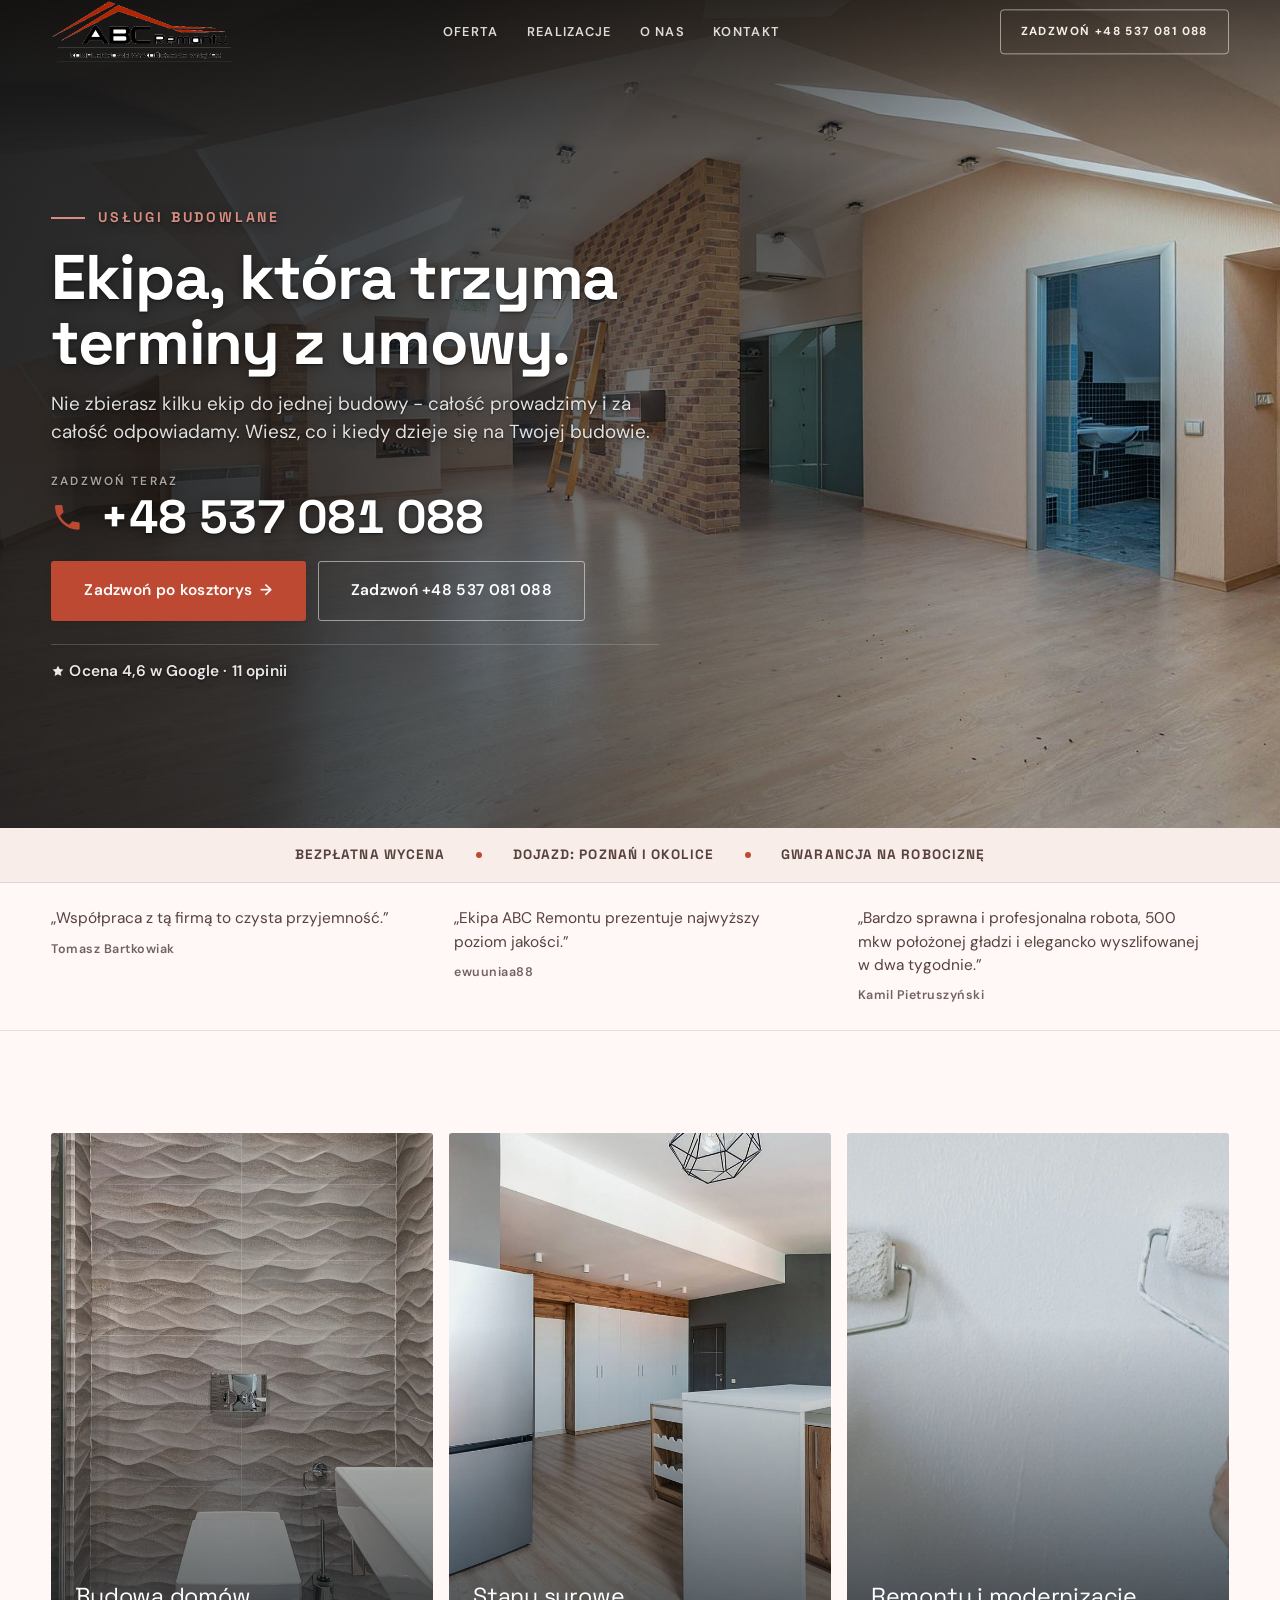
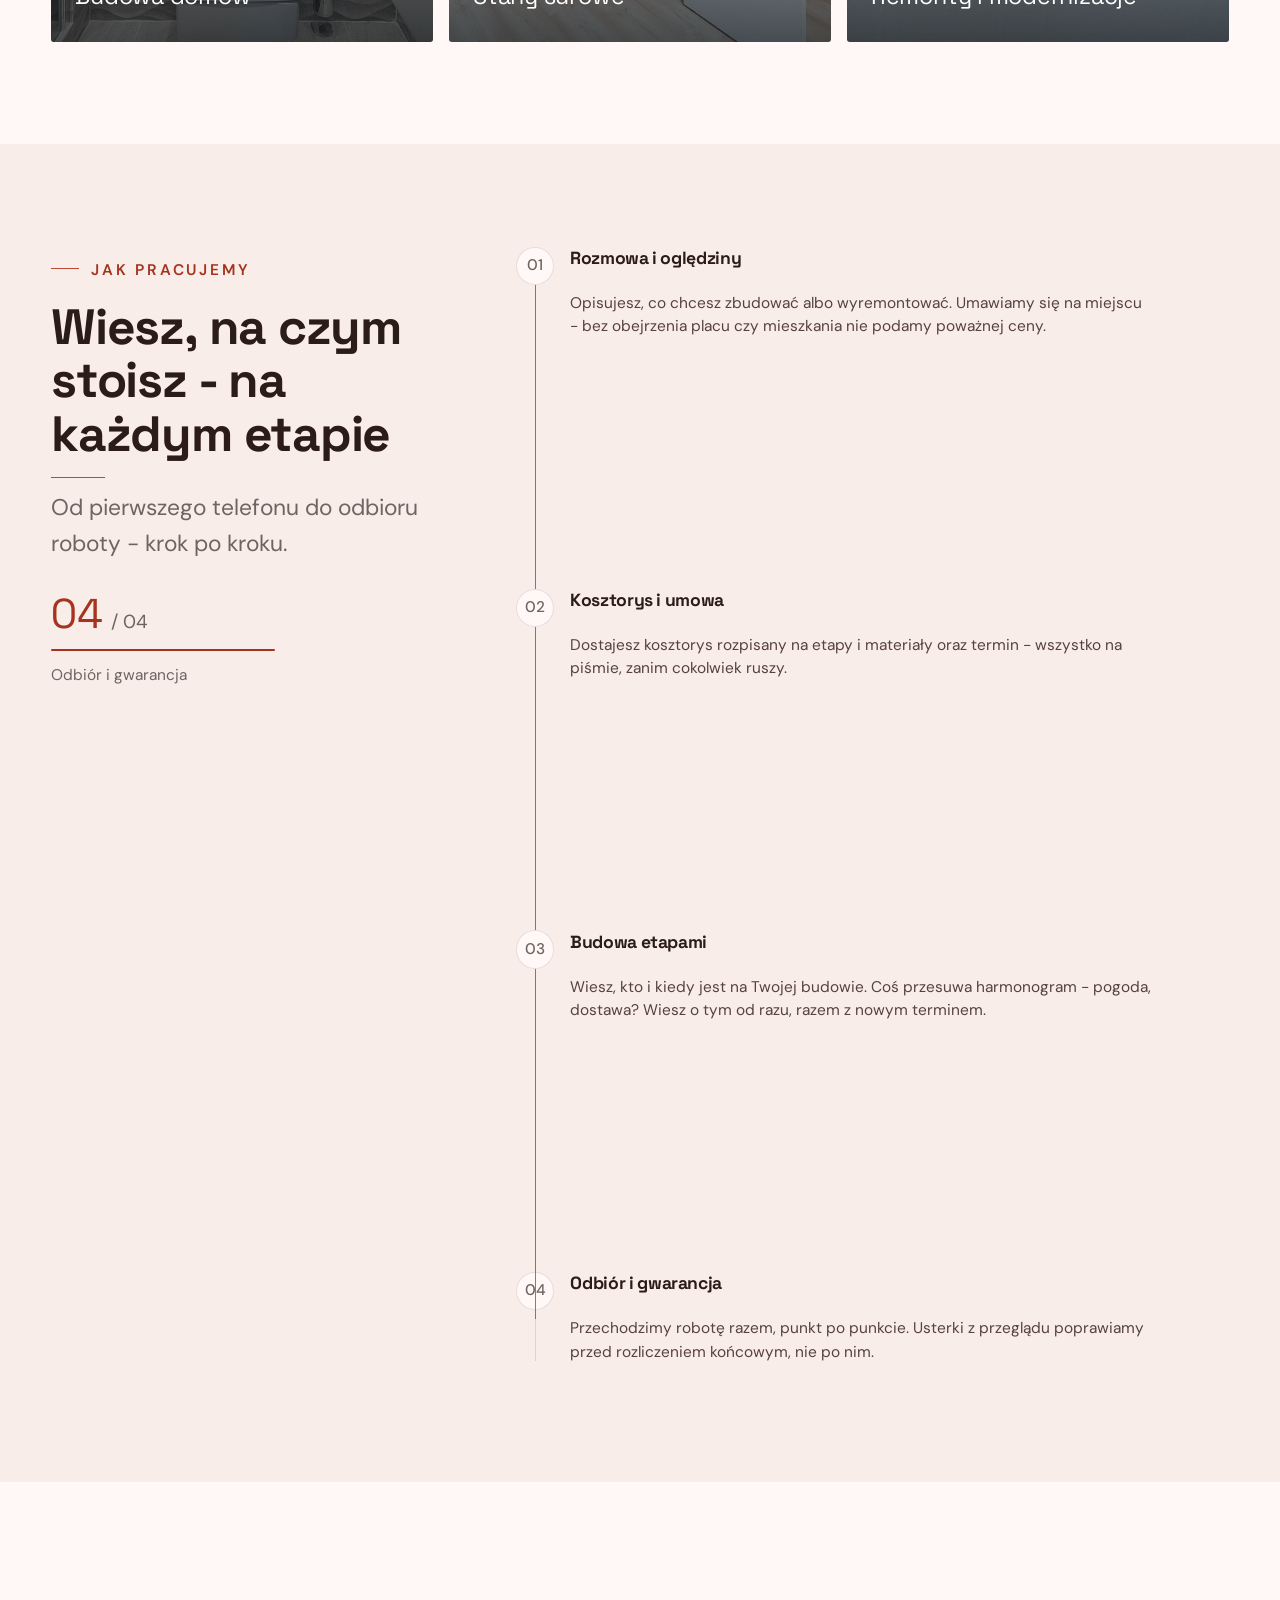
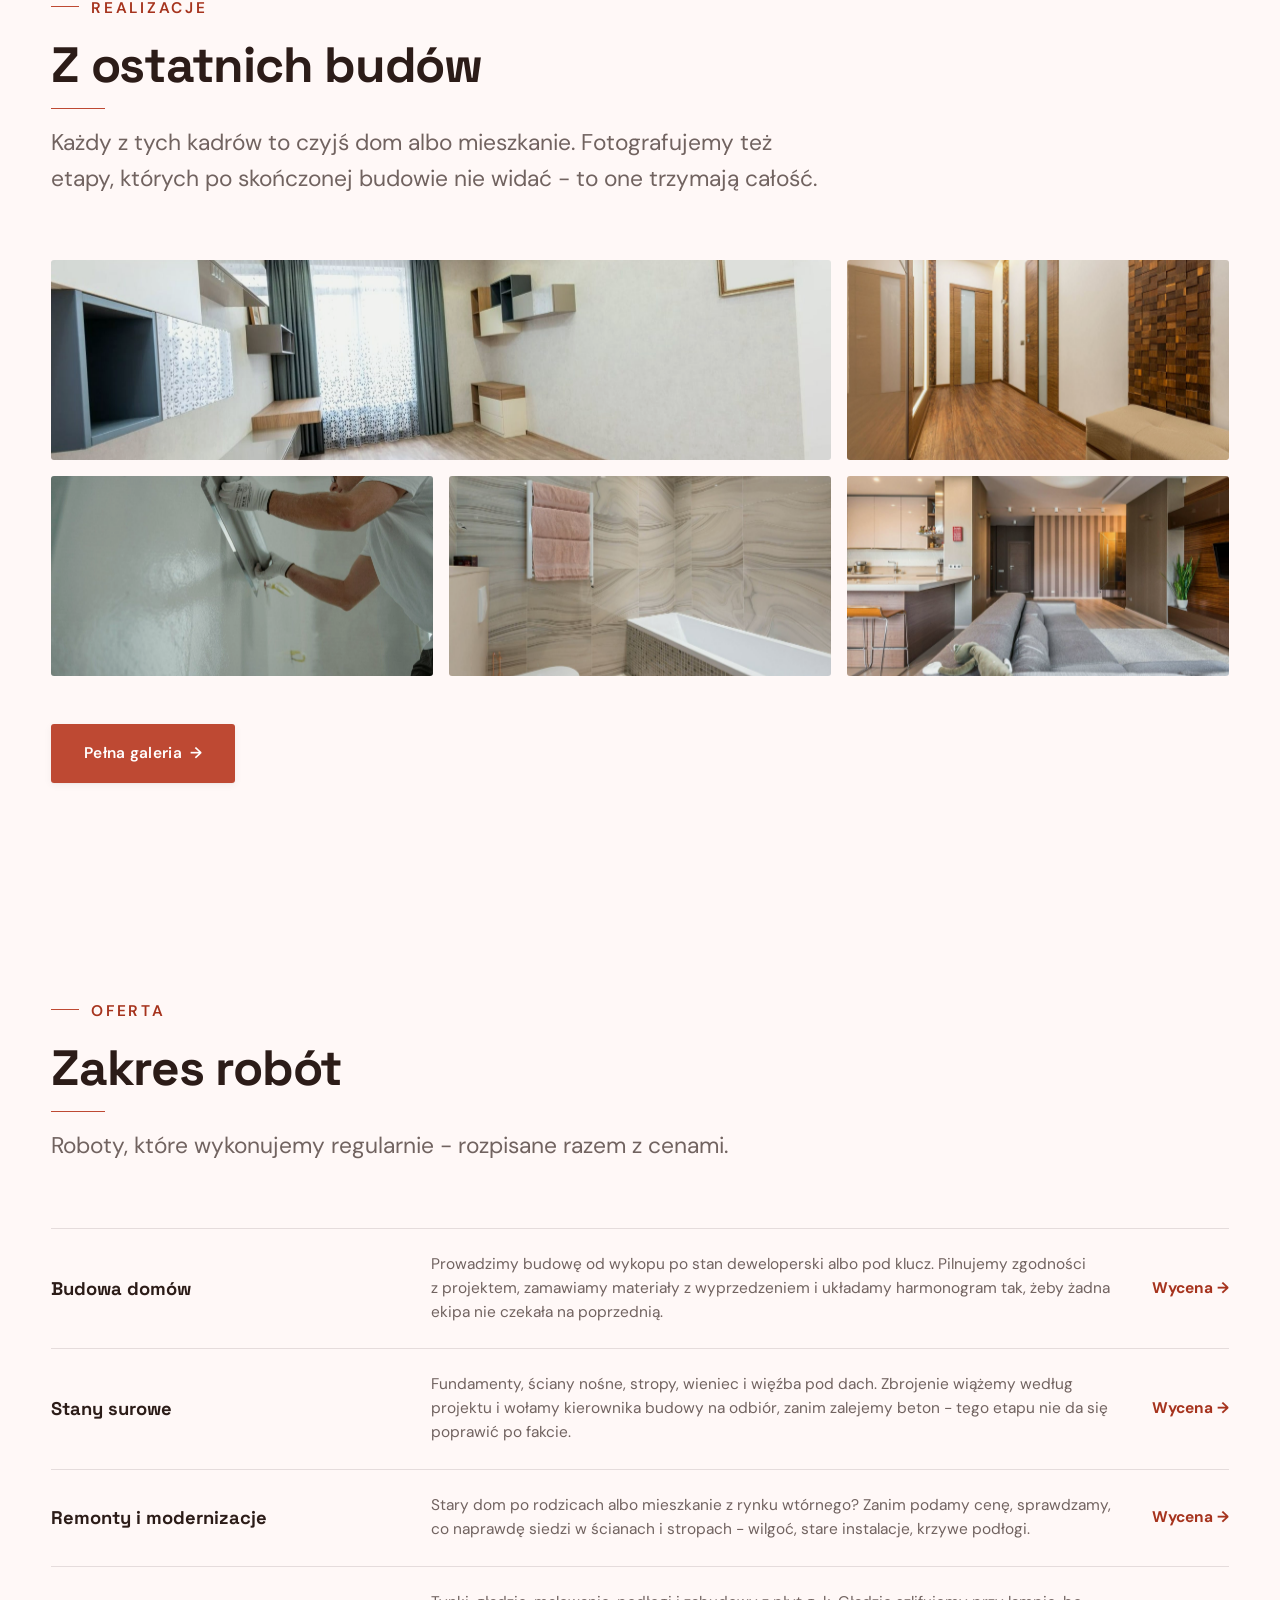
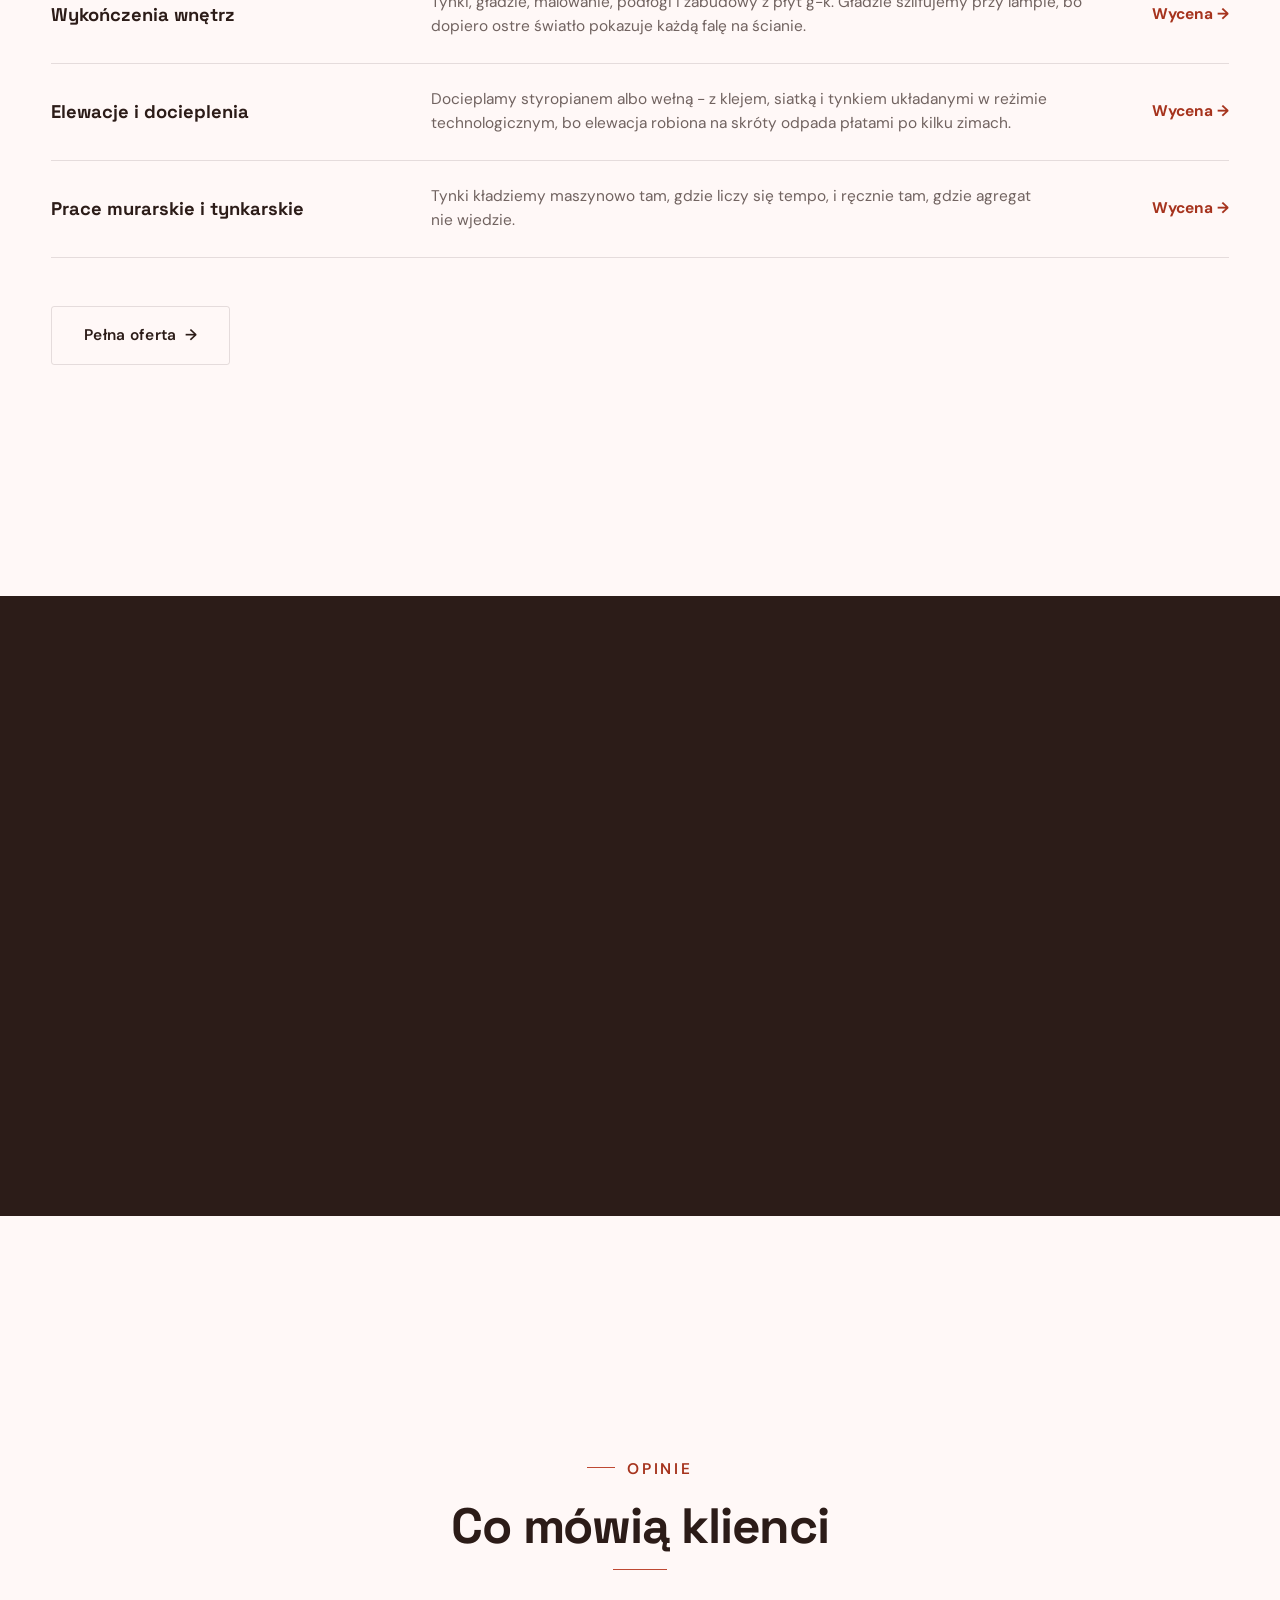
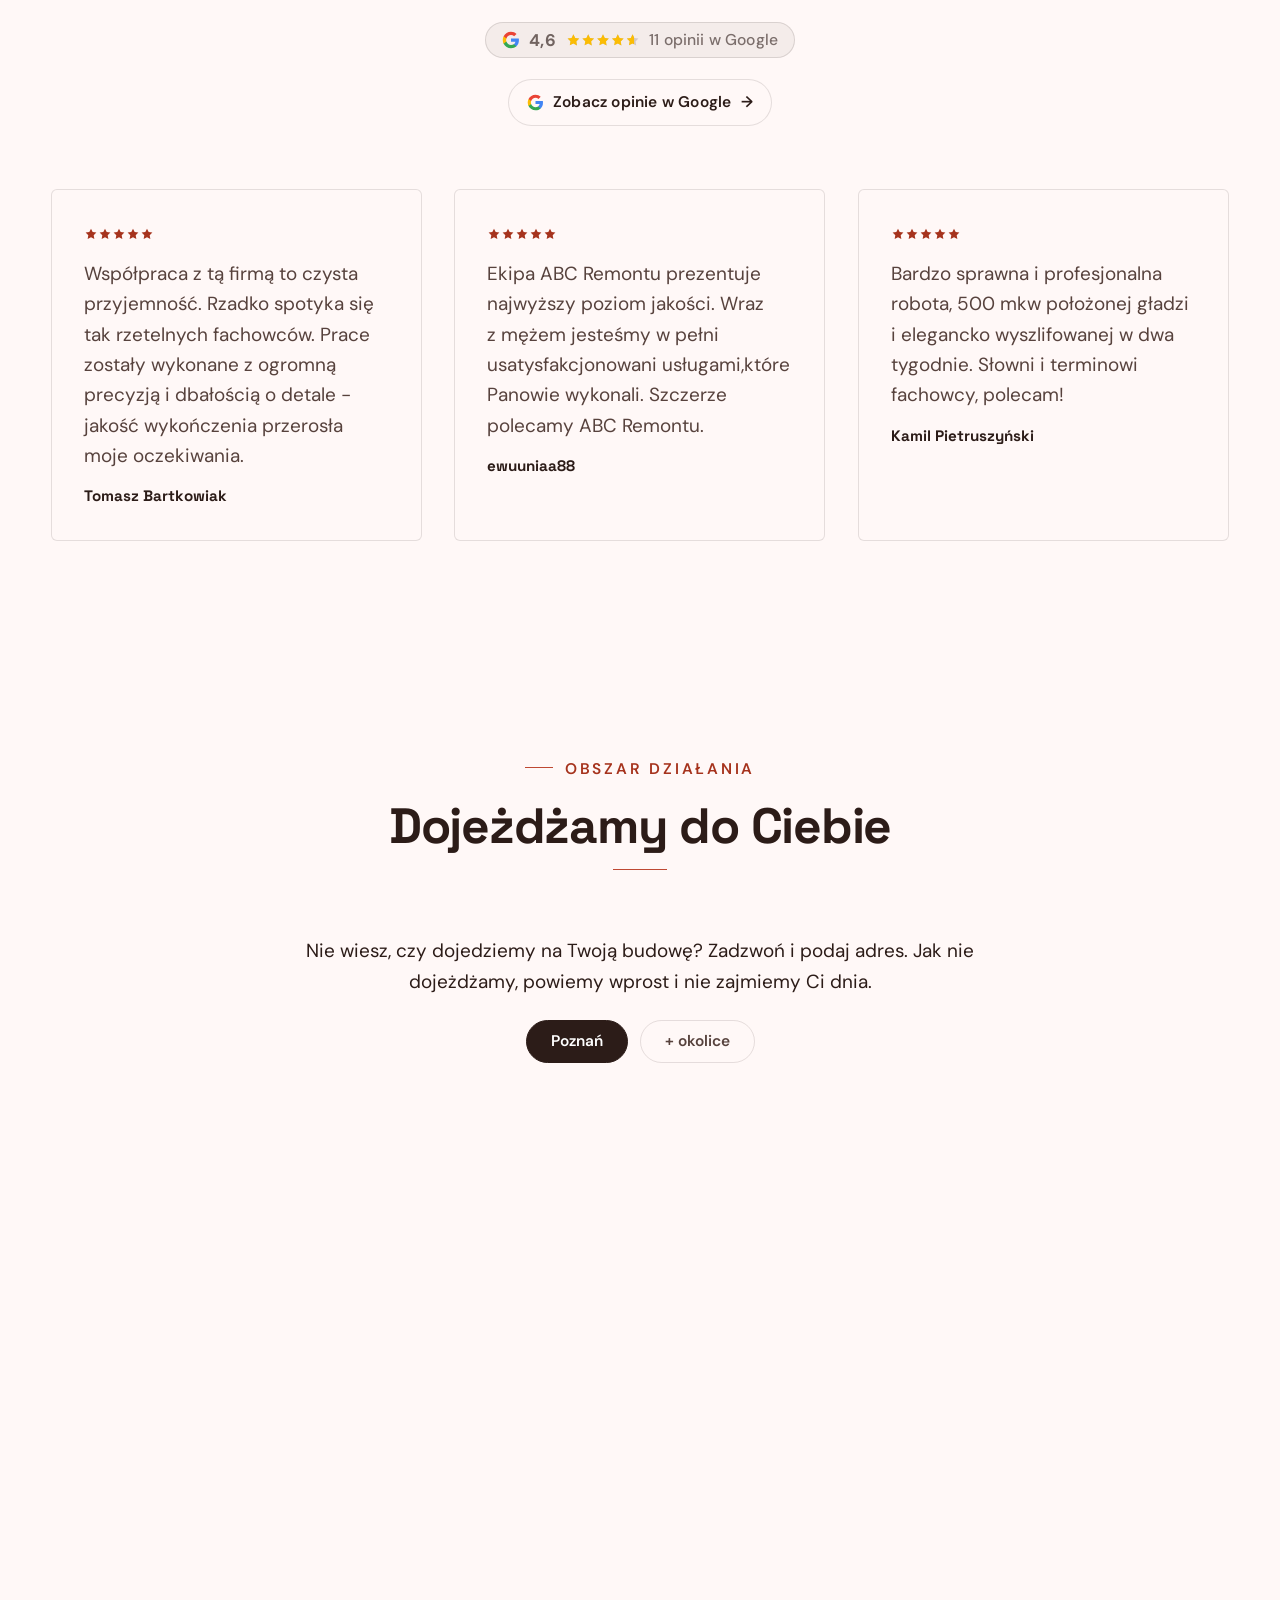
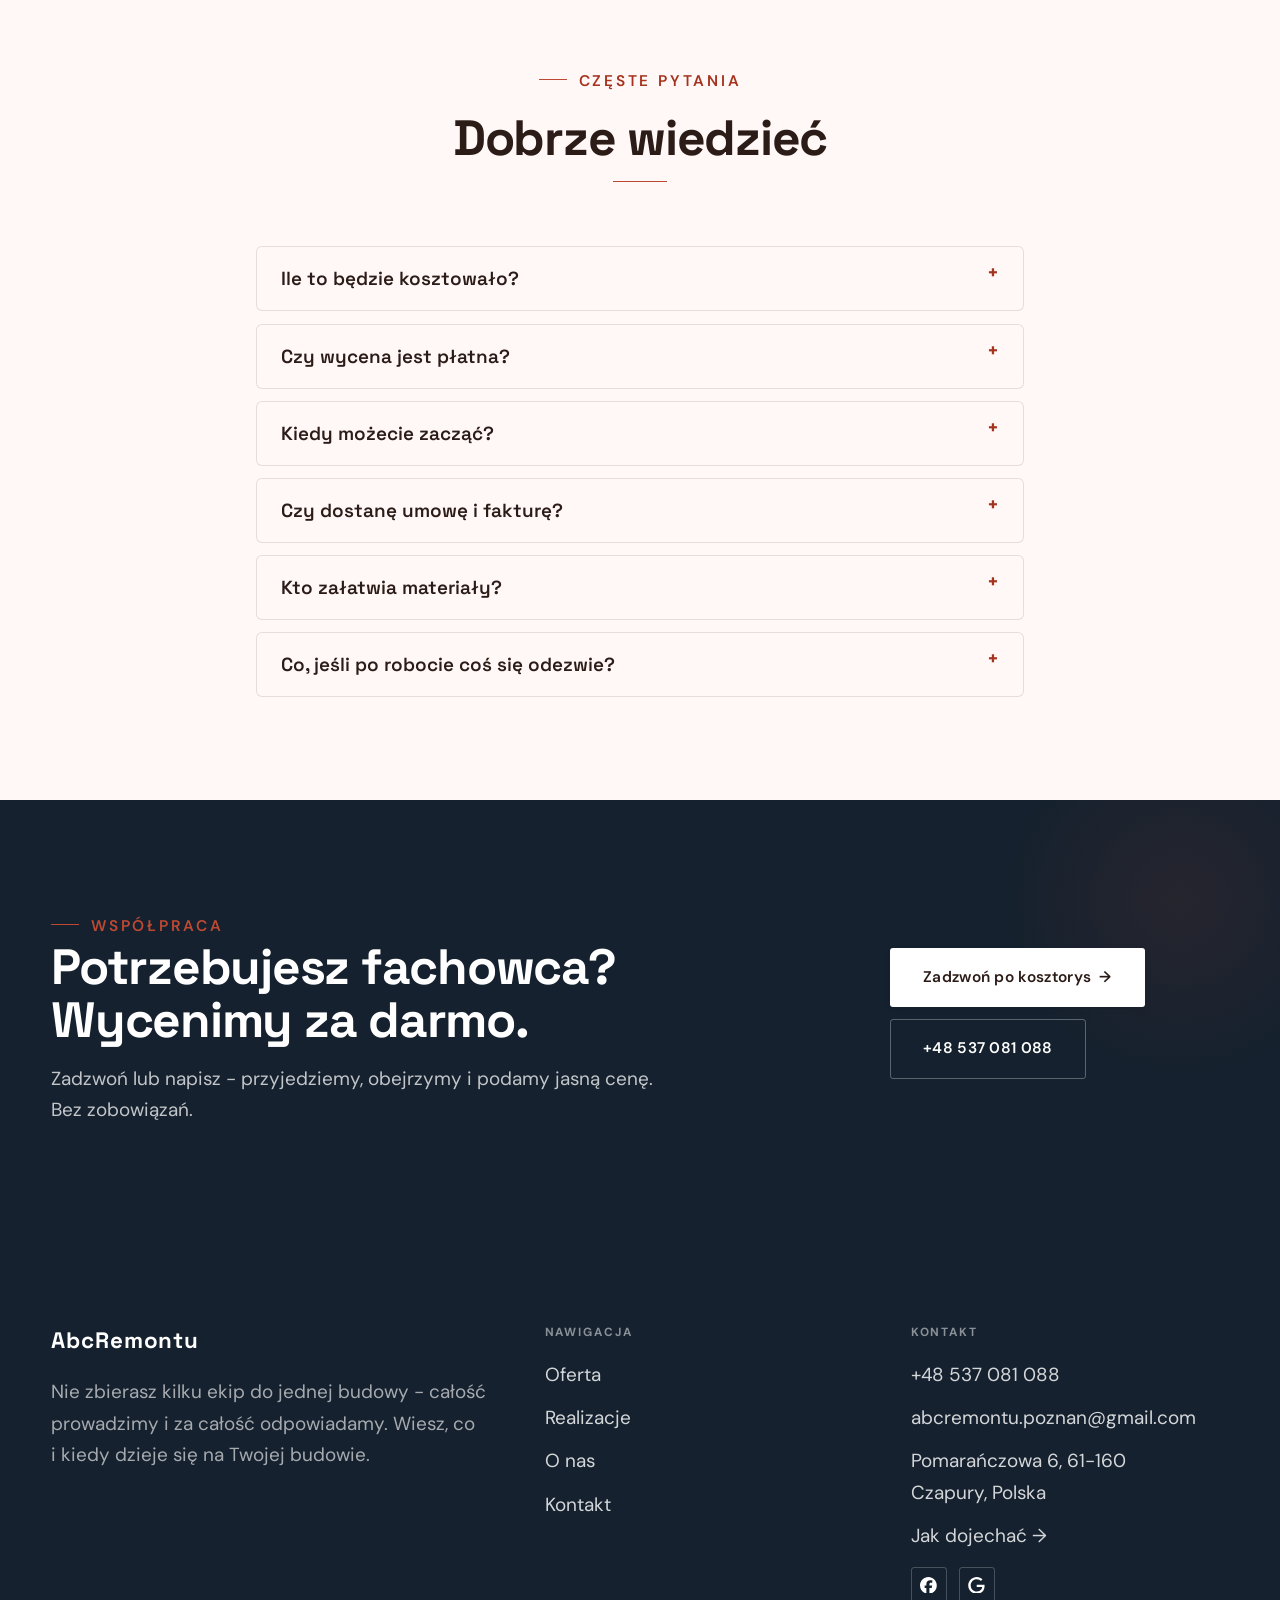
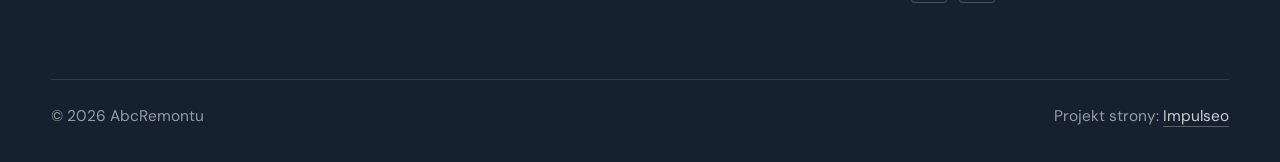
==== index.html @ 426913e0 "Strona demo: abcremontu" ====
<!DOCTYPE html>
<html lang="pl">
<head>
<meta charset="UTF-8">
<meta name="viewport" content="width=device-width, initial-scale=1.0">
<title>AbcRemontu - budowa domów i remonty</title>
<meta name="description" content="Firma budowlana w Poznaniu: budowa domów, stany surowe, remonty, wykończenia, elewacje. Kosztorys i termin na piśmie przed robotą. Zadzwoń: +48 537 081 088.">
<link rel="canonical" href="https://kris20032.github.io/abcremontu/">
<meta name="robots" content="noindex, nofollow">
<meta property="og:type" content="website">
<meta property="og:locale" content="pl_PL">
<meta property="og:site_name" content="AbcRemontu">
<meta property="og:title" content="AbcRemontu - budowa domów i remonty">
<meta property="og:description" content="Firma budowlana w Poznaniu: budowa domów, stany surowe, remonty, wykończenia, elewacje. Kosztorys i termin na piśmie przed robotą. Zadzwoń: +48 537 081 088.">
<meta property="og:url" content="https://kris20032.github.io/abcremontu/">
<meta property="og:image" content="https://kris20032.github.io/abcremontu/img/og.jpg">
<meta property="og:image:width" content="1200">
<meta property="og:image:height" content="630">
<meta name="twitter:card" content="summary_large_image">
<script type="application/ld+json">{"@context": "https://schema.org", "@type": "GeneralContractor", "name": "AbcRemontu", "url": "https://kris20032.github.io/abcremontu/", "telephone": "+48537081088", "image": "https://kris20032.github.io/abcremontu/img/og.jpg", "areaServed": "Poznań", "sameAs": ["https://maps.google.com/?cid=14099003554606740684&g_mp=Cidnb29nbGUubWFwcy5wbGFjZXMudjEuUGxhY2VzLlNlYXJjaFRleHQQAhgEIAA", "https://www.facebook.com/p/AbcRemontu-100066490193893/"]}</script>
<link rel="preconnect" href="https://fonts.googleapis.com">
<link rel="preconnect" href="https://fonts.gstatic.com" crossorigin>
<link href="https://fonts.googleapis.com/css2?family=Space+Grotesk:wght@500;600;700&family=DM+Sans:opsz,wght@9..40,400;9..40,500;9..40,600&display=swap" rel="stylesheet">
<link rel="stylesheet" href="assets/styles.css?v=2b8f5d81">
</head>
<body>

<header class="nav">
  <div class="wrap nav-inner">
    <a class="brand brand-has-logo" href="index.html"><img class="brand-logo" src="img/logo.png" alt="AbcRemontu" width="611" height="216" decoding="async"></a>
    <nav class="nav-links">
      <a href="oferta.html">Oferta</a>
      <a href="realizacje.html">Realizacje</a>
      <a href="o-nas.html">O nas</a>
      <a href="kontakt.html">Kontakt</a>
      <a href="tel:+48537081088" class="btn btn-accent">Zadzwoń +48 537 081 088</a>
    </nav>
    <button class="nav-toggle" aria-label="Menu"><span></span><span></span><span></span></button>
  </div>
</header>

<main>
<section class="hero-fach">
  <img class="hf-photo" src="img/hero.jpg" fetchpriority="high" data-rotate="img/g1.jpg|img/g2.jpg" alt="AbcRemontu" width="1880" height="1253">
  <div class="hf-panel">
    <div class="hf-inner">
      <span class="hf-kicker">Usługi budowlane</span>
      <h1 class="hf-title">Ekipa, która trzyma terminy z umowy. <em></em></h1>
      <p class="hf-lead">Nie zbierasz kilku ekip do jednej budowy - całość prowadzimy i za całość odpowiadamy. Wiesz, co i kiedy dzieje się na Twojej budowie.</p>
      <a class="hf-phone" href="tel:+48537081088"><span class="hf-phone-lab">Zadzwoń teraz</span><span class="hf-phone-num"><svg class="ico-tel" width="16" height="16" viewBox="0 0 24 24" fill="none" aria-hidden="true"><path d="M6.6 10.8a15.5 15.5 0 0 0 6.6 6.6l2.2-2.2a1 1 0 0 1 1-.24 11.4 11.4 0 0 0 3.6.58 1 1 0 0 1 1 1V20a1 1 0 0 1-1 1A17 17 0 0 1 3 4a1 1 0 0 1 1-1h3.5a1 1 0 0 1 1 1c0 1.25.2 2.46.58 3.6a1 1 0 0 1-.25 1l-2.23 2.2Z" fill="currentColor"/></svg> +48 537 081 088</span></a>
      <div class="hf-actions">
        <a href="kontakt.html" class="btn btn-accent">Zadzwoń po kosztorys <span class="arr">→</span></a>
        <a href="tel:+48537081088" class="btn btn-ghost hf-ghost">Zadzwoń +48 537 081 088</a>
      </div>
      <div class="hf-trust"><svg class="ico-star" width="14" height="14" viewBox="0 0 24 24" style="vertical-align:-2px" aria-hidden="true"><path d="M12 2.8l2.85 5.8 6.4.93-4.63 4.5 1.1 6.37L12 17.4l-5.72 3 1.1-6.37-4.63-4.5 6.4-.93L12 2.8Z" fill="currentColor"/></svg> Ocena 4,6 w Google · 11 opinii</div>
    </div>
  </div>
</section>
<section class="fach-promise">
  <div class="wrap">
    <ul class="fp-row reveal"><li>Bezpłatna wycena</li><li>Dojazd: Poznań i okolice</li><li>Gwarancja na robociznę</li></ul>
  </div>
</section>
<section class="opinie-mini" aria-label="Opinie klientów">
  <div class="wrap">
    <div class="om-row">
      <div class="om-item reveal"><blockquote>„Współpraca z tą firmą to czysta przyjemność.”</blockquote><span class="om-autor">Tomasz Bartkowiak</span></div>
      <div class="om-item reveal"><blockquote>„Ekipa ABC Remontu prezentuje najwyższy poziom jakości.”</blockquote><span class="om-autor">ewuuniaa88</span></div>
      <div class="om-item reveal"><blockquote>„Bardzo sprawna i profesjonalna robota, 500 mkw położonej gładzi i elegancko wyszlifowanej w dwa tygodnie.”</blockquote><span class="om-autor">Kamil Pietruszyński</span></div>
    </div>
  </div>
</section>
<section class="gateways-band">
  <div class="wrap">
    <div class="gateways">
      <a href="oferta.html" class="gateway reveal"><img src="img/g3.jpg" alt="Budowa domów" loading="lazy" width="1600" height="1068" decoding="async"><span class="g-ttl">Budowa domów</span></a>
      <a href="oferta.html" class="gateway reveal"><img src="img/g4.jpg" alt="Stany surowe" loading="lazy" width="1600" height="1068" decoding="async"><span class="g-ttl">Stany surowe</span></a>
      <a href="oferta.html" class="gateway reveal"><img src="img/g5.jpg" alt="Remonty i modernizacje" loading="lazy" width="1524" height="974" decoding="async"><span class="g-ttl">Remonty i modernizacje</span></a>
    </div>
  </div>
</section>
<section class="proces proces-os fachowcy">
  <div class="wrap proc-grid">
    <div class="proc-side">
      <div class="head reveal">
        <span class="eyebrow">Jak pracujemy</span>
        <h2>Wiesz, na czym stoisz - na każdym etapie</h2>
        <p>Od pierwszego telefonu do odbioru roboty - krok po kroku.</p>
      </div>
      <div class="proc-count" aria-hidden="true"><span class="pc-cur">01</span><span class="pc-all">/ 04</span></div>
      <div class="proc-bar" aria-hidden="true"><i></i></div>
      <p class="proc-now" aria-hidden="true">Rozmowa i oględziny</p>
    </div>
    <ol class="proces-line">
      <li class="reveal"><span class="pno">01</span><h3>Rozmowa i oględziny</h3><p>Opisujesz, co chcesz zbudować albo wyremontować. Umawiamy się na miejscu - bez obejrzenia placu czy mieszkania nie podamy poważnej ceny.</p></li>
      <li class="reveal"><span class="pno">02</span><h3>Kosztorys i umowa</h3><p>Dostajesz kosztorys rozpisany na etapy i materiały oraz termin - wszystko na piśmie, zanim cokolwiek ruszy.</p></li>
      <li class="reveal"><span class="pno">03</span><h3>Budowa etapami</h3><p>Wiesz, kto i kiedy jest na Twojej budowie. Coś przesuwa harmonogram - pogoda, dostawa? Wiesz o tym od razu, razem z nowym terminem.</p></li>
      <li class="reveal"><span class="pno">04</span><h3>Odbiór i gwarancja</h3><p>Przechodzimy robotę razem, punkt po punkcie. Usterki z przeglądu poprawiamy przed rozliczeniem końcowym, nie po nim.</p></li>
    </ol>
  </div>
</section>
<section>
  <div class="wrap">
    <div class="head reveal">
      <span class="eyebrow">Realizacje</span>
      <h2>Z ostatnich budów</h2>
      <p>Każdy z tych kadrów to czyjś dom albo mieszkanie. Fotografujemy też etapy, których po skończonej budowie nie widać - to one trzymają całość.</p>
    </div>
    <div class="gallery">
      <div class="tile t-two3 reveal"><img src="img/g6.jpg" alt="AbcRemontu" loading="lazy" width="1506" height="948" decoding="async"></div>
      <div class="tile t-third reveal"><img src="img/g7.jpg" alt="AbcRemontu" loading="lazy" width="1600" height="1068" decoding="async"></div>
      <div class="tile t-third reveal"><img src="img/g8.jpg" alt="AbcRemontu" loading="lazy" width="1520" height="966" decoding="async"></div>
      <div class="tile t-third reveal"><img src="img/g9.jpg" alt="AbcRemontu" loading="lazy" width="1600" height="1173" decoding="async"></div>
      <div class="tile t-third reveal"><img src="img/g10.jpg" alt="AbcRemontu" loading="lazy" width="1600" height="1068" decoding="async"></div>
    </div>
    <div style="margin-top:var(--space-7)" class="reveal"><a href="realizacje.html" class="btn btn-accent">Pełna galeria <span class="arr">→</span></a></div>
  </div>
</section>
<section class="fach-uslugi">
  <div class="wrap">
    <div class="head reveal">
      <span class="eyebrow">Oferta</span>
      <h2>Zakres robót</h2>
      <p>Roboty, które wykonujemy regularnie - rozpisane razem z cenami.</p>
    </div>
    <ul class="fu-list">
      <li class="fu-row reveal"><div class="fu-name">Budowa domów</div><div class="fu-desc">Prowadzimy budowę od wykopu po stan deweloperski albo pod klucz. Pilnujemy zgodności z projektem, zamawiamy materiały z wyprzedzeniem i układamy harmonogram tak, żeby żadna ekipa nie czekała na poprzednią.</div><a class="fu-cta" href="kontakt.html">Wycena <span class="arr">→</span></a></li>
      <li class="fu-row reveal"><div class="fu-name">Stany surowe</div><div class="fu-desc">Fundamenty, ściany nośne, stropy, wieniec i więźba pod dach. Zbrojenie wiążemy według projektu i wołamy kierownika budowy na odbiór, zanim zalejemy beton - tego etapu nie da się poprawić po fakcie.</div><a class="fu-cta" href="kontakt.html">Wycena <span class="arr">→</span></a></li>
      <li class="fu-row reveal"><div class="fu-name">Remonty i modernizacje</div><div class="fu-desc">Stary dom po rodzicach albo mieszkanie z rynku wtórnego? Zanim podamy cenę, sprawdzamy, co naprawdę siedzi w ścianach i stropach - wilgoć, stare instalacje, krzywe podłogi.</div><a class="fu-cta" href="kontakt.html">Wycena <span class="arr">→</span></a></li>
      <li class="fu-row reveal"><div class="fu-name">Wykończenia wnętrz</div><div class="fu-desc">Tynki, gładzie, malowanie, podłogi i zabudowy z płyt g-k. Gładzie szlifujemy przy lampie, bo dopiero ostre światło pokazuje każdą falę na ścianie.</div><a class="fu-cta" href="kontakt.html">Wycena <span class="arr">→</span></a></li>
      <li class="fu-row reveal"><div class="fu-name">Elewacje i docieplenia</div><div class="fu-desc">Docieplamy styropianem albo wełną - z klejem, siatką i tynkiem układanymi w reżimie technologicznym, bo elewacja robiona na skróty odpada płatami po kilku zimach.</div><a class="fu-cta" href="kontakt.html">Wycena <span class="arr">→</span></a></li>
      <li class="fu-row reveal"><div class="fu-name">Prace murarskie i tynkarskie</div><div class="fu-desc">Tynki kładziemy maszynowo tam, gdzie liczy się tempo, i ręcznie tam, gdzie agregat nie wjedzie.</div><a class="fu-cta" href="kontakt.html">Wycena <span class="arr">→</span></a></li>
    </ul>
    <div style="margin-top:var(--space-7)" class="reveal"><a href="oferta.html" class="btn btn-ghost">Pełna oferta <span class="arr">→</span></a></div>
  </div>
</section>
<section class="stopklatka" aria-hidden="true">
  <div class="stk-bg" style="background-image:url(img/g11.jpg)"></div>
</section>
<section class="opinie">
  <div class="wrap">
    <div class="head center reveal">
      <span class="eyebrow">Opinie</span>
      <h2>Co mówią klienci</h2>
    </div>
    <p class="op-meta reveal"><span class="g-badge"><svg class="gb-ico" viewBox="0 0 24 24" width="18" height="18" aria-hidden="true"><path fill="#4285F4" d="M22.56 12.25c0-.78-.07-1.53-.2-2.25H12v4.26h5.92c-.26 1.37-1.04 2.53-2.21 3.31v2.77h3.57c2.08-1.92 3.28-4.74 3.28-8.09z"/><path fill="#34A853" d="M12 23c2.97 0 5.46-.98 7.28-2.66l-3.57-2.77c-.98.66-2.23 1.06-3.71 1.06-2.86 0-5.29-1.93-6.16-4.53H2.18v2.84C3.99 20.53 7.7 23 12 23z"/><path fill="#FBBC05" d="M5.84 14.09c-.22-.66-.35-1.36-.35-2.09s.13-1.43.35-2.09V7.07H2.18C1.43 8.55 1 10.22 1 12s.43 3.45 1.18 4.93l2.85-2.22.81-.62z"/><path fill="#EA4335" d="M12 5.38c1.62 0 3.06.56 4.21 1.64l3.15-3.15C17.45 2.09 14.97 1 12 1 7.7 1 3.99 3.47 2.18 7.07l3.66 2.84c.87-2.6 3.3-4.53 6.16-4.53z"/></svg><b class="gb-ocena">4,6</b><svg class="gb-stars" viewBox="0 0 90 18" width="74" height="14.8" aria-hidden="true"><g fill="currentColor" opacity=".26"><path transform="translate(0,0)" d="M9 1.6l2.2 4.46 4.92.72-3.56 3.47.84 4.9L9 12.74l-4.4 2.31.84-4.9L1.88 6.68l4.92-.72L9 1.6Z"/><path transform="translate(18,0)" d="M9 1.6l2.2 4.46 4.92.72-3.56 3.47.84 4.9L9 12.74l-4.4 2.31.84-4.9L1.88 6.68l4.92-.72L9 1.6Z"/><path transform="translate(36,0)" d="M9 1.6l2.2 4.46 4.92.72-3.56 3.47.84 4.9L9 12.74l-4.4 2.31.84-4.9L1.88 6.68l4.92-.72L9 1.6Z"/><path transform="translate(54,0)" d="M9 1.6l2.2 4.46 4.92.72-3.56 3.47.84 4.9L9 12.74l-4.4 2.31.84-4.9L1.88 6.68l4.92-.72L9 1.6Z"/><path transform="translate(72,0)" d="M9 1.6l2.2 4.46 4.92.72-3.56 3.47.84 4.9L9 12.74l-4.4 2.31.84-4.9L1.88 6.68l4.92-.72L9 1.6Z"/></g><clipPath id="gs920"><rect x="0" y="0" width="82.8" height="18"/></clipPath><g fill="#FBBC04" clip-path="url(#gs920)"><path transform="translate(0,0)" d="M9 1.6l2.2 4.46 4.92.72-3.56 3.47.84 4.9L9 12.74l-4.4 2.31.84-4.9L1.88 6.68l4.92-.72L9 1.6Z"/><path transform="translate(18,0)" d="M9 1.6l2.2 4.46 4.92.72-3.56 3.47.84 4.9L9 12.74l-4.4 2.31.84-4.9L1.88 6.68l4.92-.72L9 1.6Z"/><path transform="translate(36,0)" d="M9 1.6l2.2 4.46 4.92.72-3.56 3.47.84 4.9L9 12.74l-4.4 2.31.84-4.9L1.88 6.68l4.92-.72L9 1.6Z"/><path transform="translate(54,0)" d="M9 1.6l2.2 4.46 4.92.72-3.56 3.47.84 4.9L9 12.74l-4.4 2.31.84-4.9L1.88 6.68l4.92-.72L9 1.6Z"/><path transform="translate(72,0)" d="M9 1.6l2.2 4.46 4.92.72-3.56 3.47.84 4.9L9 12.74l-4.4 2.31.84-4.9L1.88 6.68l4.92-.72L9 1.6Z"/></g></svg><span class="gb-txt">11 opinii w Google</span></span></p>
    <p class="op-meta reveal"><a class="op-google" href="https://maps.google.com/?cid=14099003554606740684&amp;g_mp=Cidnb29nbGUubWFwcy5wbGFjZXMudjEuUGxhY2VzLlNlYXJjaFRleHQQAhgEIAA" target="_blank" rel="noopener"><svg class="op-g-ico" viewBox="0 0 24 24" width="17" height="17" aria-hidden="true"><path fill="#4285F4" d="M22.56 12.25c0-.78-.07-1.53-.2-2.25H12v4.26h5.92c-.26 1.37-1.04 2.53-2.21 3.31v2.77h3.57c2.08-1.92 3.28-4.74 3.28-8.09z"/><path fill="#34A853" d="M12 23c2.97 0 5.46-.98 7.28-2.66l-3.57-2.77c-.98.66-2.23 1.06-3.71 1.06-2.86 0-5.29-1.93-6.16-4.53H2.18v2.84C3.99 20.53 7.7 23 12 23z"/><path fill="#FBBC05" d="M5.84 14.09c-.22-.66-.35-1.36-.35-2.09s.13-1.43.35-2.09V7.07H2.18C1.43 8.55 1 10.22 1 12s.43 3.45 1.18 4.93l2.85-2.22.81-.62z"/><path fill="#EA4335" d="M12 5.38c1.62 0 3.06.56 4.21 1.64l3.15-3.15C17.45 2.09 14.97 1 12 1 7.7 1 3.99 3.47 2.18 7.07l3.66 2.84c.87-2.6 3.3-4.53 6.16-4.53z"/></svg><span>Zobacz opinie w Google</span><span class="arr">→</span></a></p>
    <div class="opinie-grid">
      <figure class="op-card reveal"><span class="op-star"><svg class="ico-star" width="14" height="14" viewBox="0 0 24 24" style="vertical-align:-2px" aria-hidden="true"><path d="M12 2.8l2.85 5.8 6.4.93-4.63 4.5 1.1 6.37L12 17.4l-5.72 3 1.1-6.37-4.63-4.5 6.4-.93L12 2.8Z" fill="currentColor"/></svg><svg class="ico-star" width="14" height="14" viewBox="0 0 24 24" style="vertical-align:-2px" aria-hidden="true"><path d="M12 2.8l2.85 5.8 6.4.93-4.63 4.5 1.1 6.37L12 17.4l-5.72 3 1.1-6.37-4.63-4.5 6.4-.93L12 2.8Z" fill="currentColor"/></svg><svg class="ico-star" width="14" height="14" viewBox="0 0 24 24" style="vertical-align:-2px" aria-hidden="true"><path d="M12 2.8l2.85 5.8 6.4.93-4.63 4.5 1.1 6.37L12 17.4l-5.72 3 1.1-6.37-4.63-4.5 6.4-.93L12 2.8Z" fill="currentColor"/></svg><svg class="ico-star" width="14" height="14" viewBox="0 0 24 24" style="vertical-align:-2px" aria-hidden="true"><path d="M12 2.8l2.85 5.8 6.4.93-4.63 4.5 1.1 6.37L12 17.4l-5.72 3 1.1-6.37-4.63-4.5 6.4-.93L12 2.8Z" fill="currentColor"/></svg><svg class="ico-star" width="14" height="14" viewBox="0 0 24 24" style="vertical-align:-2px" aria-hidden="true"><path d="M12 2.8l2.85 5.8 6.4.93-4.63 4.5 1.1 6.37L12 17.4l-5.72 3 1.1-6.37-4.63-4.5 6.4-.93L12 2.8Z" fill="currentColor"/></svg></span><blockquote>Współpraca z tą firmą to czysta przyjemność. Rzadko spotyka się tak rzetelnych fachowców. Prace zostały wykonane z ogromną precyzją i dbałością o detale - jakość wykończenia przerosła moje oczekiwania.</blockquote><span class="op-autor">Tomasz Bartkowiak</span></figure>
      <figure class="op-card reveal"><span class="op-star"><svg class="ico-star" width="14" height="14" viewBox="0 0 24 24" style="vertical-align:-2px" aria-hidden="true"><path d="M12 2.8l2.85 5.8 6.4.93-4.63 4.5 1.1 6.37L12 17.4l-5.72 3 1.1-6.37-4.63-4.5 6.4-.93L12 2.8Z" fill="currentColor"/></svg><svg class="ico-star" width="14" height="14" viewBox="0 0 24 24" style="vertical-align:-2px" aria-hidden="true"><path d="M12 2.8l2.85 5.8 6.4.93-4.63 4.5 1.1 6.37L12 17.4l-5.72 3 1.1-6.37-4.63-4.5 6.4-.93L12 2.8Z" fill="currentColor"/></svg><svg class="ico-star" width="14" height="14" viewBox="0 0 24 24" style="vertical-align:-2px" aria-hidden="true"><path d="M12 2.8l2.85 5.8 6.4.93-4.63 4.5 1.1 6.37L12 17.4l-5.72 3 1.1-6.37-4.63-4.5 6.4-.93L12 2.8Z" fill="currentColor"/></svg><svg class="ico-star" width="14" height="14" viewBox="0 0 24 24" style="vertical-align:-2px" aria-hidden="true"><path d="M12 2.8l2.85 5.8 6.4.93-4.63 4.5 1.1 6.37L12 17.4l-5.72 3 1.1-6.37-4.63-4.5 6.4-.93L12 2.8Z" fill="currentColor"/></svg><svg class="ico-star" width="14" height="14" viewBox="0 0 24 24" style="vertical-align:-2px" aria-hidden="true"><path d="M12 2.8l2.85 5.8 6.4.93-4.63 4.5 1.1 6.37L12 17.4l-5.72 3 1.1-6.37-4.63-4.5 6.4-.93L12 2.8Z" fill="currentColor"/></svg></span><blockquote>Ekipa ABC Remontu prezentuje najwyższy poziom jakości. Wraz z mężem jesteśmy w pełni usatysfakcjonowani usługami,które Panowie wykonali. Szczerze polecamy ABC Remontu.</blockquote><span class="op-autor">ewuuniaa88</span></figure>
      <figure class="op-card reveal"><span class="op-star"><svg class="ico-star" width="14" height="14" viewBox="0 0 24 24" style="vertical-align:-2px" aria-hidden="true"><path d="M12 2.8l2.85 5.8 6.4.93-4.63 4.5 1.1 6.37L12 17.4l-5.72 3 1.1-6.37-4.63-4.5 6.4-.93L12 2.8Z" fill="currentColor"/></svg><svg class="ico-star" width="14" height="14" viewBox="0 0 24 24" style="vertical-align:-2px" aria-hidden="true"><path d="M12 2.8l2.85 5.8 6.4.93-4.63 4.5 1.1 6.37L12 17.4l-5.72 3 1.1-6.37-4.63-4.5 6.4-.93L12 2.8Z" fill="currentColor"/></svg><svg class="ico-star" width="14" height="14" viewBox="0 0 24 24" style="vertical-align:-2px" aria-hidden="true"><path d="M12 2.8l2.85 5.8 6.4.93-4.63 4.5 1.1 6.37L12 17.4l-5.72 3 1.1-6.37-4.63-4.5 6.4-.93L12 2.8Z" fill="currentColor"/></svg><svg class="ico-star" width="14" height="14" viewBox="0 0 24 24" style="vertical-align:-2px" aria-hidden="true"><path d="M12 2.8l2.85 5.8 6.4.93-4.63 4.5 1.1 6.37L12 17.4l-5.72 3 1.1-6.37-4.63-4.5 6.4-.93L12 2.8Z" fill="currentColor"/></svg><svg class="ico-star" width="14" height="14" viewBox="0 0 24 24" style="vertical-align:-2px" aria-hidden="true"><path d="M12 2.8l2.85 5.8 6.4.93-4.63 4.5 1.1 6.37L12 17.4l-5.72 3 1.1-6.37-4.63-4.5 6.4-.93L12 2.8Z" fill="currentColor"/></svg></span><blockquote>Bardzo sprawna i profesjonalna robota, 500 mkw położonej gładzi i elegancko wyszlifowanej w dwa tygodnie. Słowni i terminowi fachowcy, polecam!</blockquote><span class="op-autor">Kamil Pietruszyński</span></figure>
    </div>
  </div>
</section>
<section class="obszar">
  <div class="wrap">
    <div class="head center reveal">
      <span class="eyebrow">Obszar działania</span>
      <h2>Dojeżdżamy do Ciebie</h2>
    </div>
    <p class="obszar-txt reveal" style="text-align:center;max-width:60ch;margin:0 auto 1.4rem">Nie wiesz, czy dojedziemy na Twoją budowę? Zadzwoń i podaj adres. Jak nie dojeżdżamy, powiemy wprost i nie zajmiemy Ci dnia.</p>
    <ul class="obszar-list reveal"><li class="is-home">Poznań</li><li>+ okolice</li></ul>
    <div class="obszar-mapa reveal" style="margin-top:var(--space-7)">
      <iframe title="Obszar działania - Poznań i okolice" src="https://maps.google.com/maps?q=AbcRemontu%20Pozna%C5%84&amp;z=11&amp;output=embed" loading="lazy" referrerpolicy="no-referrer-when-downgrade" style="width:100%;height:clamp(280px,38vh,420px);border:0;display:block;border-radius:var(--r-md)"></iframe>
    </div>
  </div>
</section>
<section class="faq-klinika">
  <div class="wrap">
    <div class="head center reveal">
      <span class="eyebrow">Częste pytania</span>
      <h2>Dobrze wiedzieć</h2>
    </div>
    <div class="faq-list">
      <details class="faq-item reveal"><summary>Ile to będzie kosztowało?</summary><p>Kosztorys rozpisujemy na etapy i materiały, więc widzisz, co ile kosztuje, i możesz zdjąć coś z listy, zanim podpiszemy umowę.</p></details>
      <details class="faq-item reveal"><summary>Czy wycena jest płatna?</summary><p>Za obejrzenie placu i policzenie nie bierzemy pieniędzy. Płacisz za robotę, nie za kosztorys.</p></details>
      <details class="faq-item reveal"><summary>Kiedy możecie zacząć?</summary><p>Terminy ustawiamy z wyprzedzeniem, bo budowę prowadzimy do końca, zamiast żonglować kilkoma naraz. Zadzwoń - powiemy, kiedy realnie możemy wejść.</p></details>
      <details class="faq-item reveal"><summary>Czy dostanę umowę i fakturę?</summary><p>Tak, jedno i drugie. Umowa opisuje zakres, cenę, terminy i gwarancję, a fakturę dostajesz za każdy rozliczony etap.</p></details>
      <details class="faq-item reveal"><summary>Kto załatwia materiały?</summary><p>Zwykle my - mamy sprawdzone hurtownie i rabaty wykonawcy, a wszystkie faktury zakupu widzisz. Wolisz kupić coś samodzielnie? Podamy ilości i parametry, żebyś nie przepłacił.</p></details>
      <details class="faq-item reveal"><summary>Co, jeśli po robocie coś się odezwie?</summary><p>Pęknięcie na ścianie czy rysa przy oknie po roku to sprawa do naprawy, nie do dyskusji. Nasza robota - nasza poprawka, bez kombinowania.</p></details>
    </div>
  </div>
</section>
<section class="cta">
  <div class="wrap">
    <div class="reveal">
      <span class="eyebrow">Współpraca</span>
      <h2>Potrzebujesz fachowca? Wycenimy za darmo.</h2>
      <p>Zadzwoń lub napisz - przyjedziemy, obejrzymy i podamy jasną cenę. Bez zobowiązań.</p>
    </div>
    <div class="cta-actions reveal">
      <a href="kontakt.html" class="btn btn-light">Zadzwoń po kosztorys <span class="arr">→</span></a>
      <a href="tel:+48537081088" class="btn btn-ghost btn-ghost-cta">+48 537 081 088</a>
    </div>
  </div>
</section>
</main>

<footer>
  <div class="wrap">
    <div class="foot-grid">
      <div class="foot-brand">
        <div class="name">AbcRemontu</div>
        <p>Nie zbierasz kilku ekip do jednej budowy - całość prowadzimy i za całość odpowiadamy. Wiesz, co i kiedy dzieje się na Twojej budowie.</p>
      </div>
      <div class="foot-col">
        <h4>Nawigacja</h4>
        <a href="oferta.html">Oferta</a>
        <a href="realizacje.html">Realizacje</a>
        <a href="o-nas.html">O nas</a>
        <a href="kontakt.html">Kontakt</a>
      </div>
      <div class="foot-col">
        <h4>Kontakt</h4>
        <a href="tel:+48537081088">+48 537 081 088</a>
        <a href="mailto:abcremontu.poznan@gmail.com">abcremontu.poznan@gmail.com</a>
        <p>Pomarańczowa 6, 61-160 Czapury, Polska</p>
        <a href="https://maps.google.com/?cid=14099003554606740684&g_mp=Cidnb29nbGUubWFwcy5wbGFjZXMudjEuUGxhY2VzLlNlYXJjaFRleHQQAhgEIAA" target="_blank" rel="noopener">Jak dojechać →</a>
      <div class="foot-soc">
        <a class="soc" href="https://www.facebook.com/p/AbcRemontu-100066490193893/" target="_blank" rel="noopener" aria-label="Facebook - AbcRemontu"><svg viewBox="0 0 24 24" aria-hidden="true" focusable="false"><path d="M9.101 23.691v-7.98H6.627v-3.667h2.474v-1.58c0-4.085 1.848-5.978 5.858-5.978.401 0 .955.042 1.468.103a8.68 8.68 0 0 1 1.141.195v3.325a8.623 8.623 0 0 0-.653-.036 26.805 26.805 0 0 0-.733-.009c-.707 0-1.259.096-1.675.309a1.686 1.686 0 0 0-.679.622c-.258.42-.374.995-.374 1.752v1.297h3.919l-.386 2.103-.287 1.564h-3.246v8.245C19.396 23.238 24 18.179 24 12.044c0-6.627-5.373-12-12-12s-12 5.373-12 12c0 5.628 3.874 10.35 9.101 11.647Z" fill="currentColor"/></svg></a>
        <a class="soc" href="https://maps.google.com/?cid=14099003554606740684&g_mp=Cidnb29nbGUubWFwcy5wbGFjZXMudjEuUGxhY2VzLlNlYXJjaFRleHQQAhgEIAA" target="_blank" rel="noopener" aria-label="Google - AbcRemontu"><svg viewBox="0 0 24 24" aria-hidden="true" focusable="false"><path d="M12.48 10.92v3.28h7.84c-.24 1.84-.853 3.187-1.787 4.133-1.147 1.147-2.933 2.4-6.053 2.4-4.827 0-8.6-3.893-8.6-8.72s3.773-8.72 8.6-8.72c2.6 0 4.507 1.027 5.907 2.347l2.307-2.307C18.747 1.44 16.133 0 12.48 0 5.867 0 .307 5.387.307 12s5.56 12 12.173 12c3.573 0 6.267-1.173 8.373-3.36 2.16-2.16 2.84-5.213 2.84-7.667 0-.76-.053-1.467-.173-2.053H12.48z" fill="currentColor"/></svg></a>
      </div>
      </div>
    </div>
    <div class="foot-bot">
      <span>© 2026 AbcRemontu</span>
      <span>Projekt strony: <a class="foot-credit" href="https://impulseo.pl" target="_blank" rel="noopener">Impulseo</a></span>
    </div>
  </div>
</footer>
<div class="sticky-call"><a class="sc-call" href="tel:+48537081088"><svg class="ico-tel" width="16" height="16" viewBox="0 0 24 24" fill="none" aria-hidden="true"><path d="M6.6 10.8a15.5 15.5 0 0 0 6.6 6.6l2.2-2.2a1 1 0 0 1 1-.24 11.4 11.4 0 0 0 3.6.58 1 1 0 0 1 1 1V20a1 1 0 0 1-1 1A17 17 0 0 1 3 4a1 1 0 0 1 1-1h3.5a1 1 0 0 1 1 1c0 1.25.2 2.46.58 3.6a1 1 0 0 1-.25 1l-2.23 2.2Z" fill="currentColor"/></svg> Zadzwoń</a><a class="sc-quote" href="kontakt.html">Zadzwoń po kosztorys</a></div>
<div class="demo-wazne" data-do="2026-11-02" data-cykl="3" hidden><svg class="dw-ico" width="13" height="13" viewBox="0 0 24 24" fill="none" aria-hidden="true"><circle cx="12" cy="12" r="8.6" stroke="currentColor" stroke-width="1.8"/><path d="M12 7.2V12l3.3 2" stroke="currentColor" stroke-width="1.8" stroke-linecap="round"/></svg><span class="dw-txt"></span></div>

<script src="assets/main.js"></script>
</body>
</html>
---- assets/styles.css ----
/* ============================================================
   STOLBASZ — premium, architektoniczny B2B fit-out
   Jasna paleta, zero brązu. System wg premium-web-craft.
   Projekt strony: Impulseo (impulseo.pl)
   ============================================================ */

:root{
  /* PALETA — jasna, architektoniczna, chłodna */
  --paper:#F4F6F8;          /* główne tło */
  --paper-2:#E7EBEF;        /* sekcje alternatywne (chłodny jasny szary) */
  --paper-3:#E7EBEF;        /* delikatne wypełnienia */
  --ink:#15212E;            /* tekst główny — chłodny grafit */
  --ink-soft:#243443;       /* nagłówki drugorzędne */
  --muted:#6B7785;          /* tekst poboczny */
  --line:rgba(21,33,46,.12);/* hairline */
  --accent:#E8A317;         /* stonowany petrol-slate — jedyny akcent */
  --accent-d:#C9870C;
  --accent-soft:rgba(232,163,23,.10);
  --dark:#15212E;           /* sekcje ciemne (stopka/CTA) */

  /* HOVER ZDJĘĆ — JEDEN standard dla całego silnika (decyzja K. 04.08.2026, artefakt z wariantami).
     AKTUALNE (K.+Szymon 09.08.2026, wybór z artefaktu 6 wariantów): zoom 1.05 przy 1.4s -
     przy tak długim czasie mocniejszy kadr NIE skacze, tylko „oddycha". Poprzedni standard
     (1.02 / .55s z 04.08) odbierany jako dynamiczny i szybki.
     Spoczynek lekko przygaszony, ale TYLKO tam, gdzie jest mysz (@media hover:hover) —
     na telefonie zdjęcia zostają w pełnej jasności. */
  --img-zoom:1.05;                   /* K.+Szymon 09.08: wariant F z artefaktu porównawczego */
  --img-rest:brightness(.95) saturate(.99);
  --img-hot:brightness(1.06) saturate(1.05);
  --img-dur:1.4s;                    /* K.+Szymon 09.08 (wariant F): powoli = elegancko */
  --img-ease:cubic-bezier(.16,.84,.44,1);  /* miękki ogon, efekt „oddychania" */

  /* ODSTĘPY — skala 4/8 */
  --space-1:4px; --space-2:8px; --space-3:12px; --space-4:16px; --space-5:24px;
  --space-6:32px; --space-7:48px; --space-8:64px; --space-9:96px; --space-10:128px;

  /* TYPOGRAFIA — fluid clamp() (skala podbita 16.07.2026: większe, czytelniejsze litery — uwaga Adama) */
  --text-sm:clamp(.9rem,.87rem + .12vw,1rem);
  --text-base:clamp(1.08rem,1.04rem + .18vw,1.2rem);
  --text-lg:clamp(1.24rem,1.15rem + .34vw,1.44rem);
  --text-h3:clamp(1.34rem,1.22rem + .55vw,1.66rem);
  --text-h2:clamp(2.1rem,1.66rem + 2.1vw,3.1rem);
  --text-h1:clamp(2.9rem,2.1rem + 4vw,5.1rem);

  /* PROMIENIE — architektoniczne, raczej ostre */
  --r-sm:3px; --r-md:6px; --r-lg:10px;

  /* RUCH */
  --ease:cubic-bezier(.25,.46,.45,.94); --dur:.24s;

  /* CIENIE — miękkie, warstwowe */
  --sh-sm:0 1px 2px rgba(16,24,32,.04), 0 2px 8px rgba(16,24,32,.05);
  --sh-md:0 2px 6px rgba(16,24,32,.05), 0 12px 28px -8px rgba(16,24,32,.12);
  --sh-lg:0 6px 14px rgba(16,24,32,.07), 0 26px 56px -18px rgba(16,24,32,.22);

  --hairline:1px solid var(--line);

  --font-display:'Space Grotesk','Inter',sans-serif;
  --font-body:'DM Sans','Inter',sans-serif;
}

*{box-sizing:border-box;margin:0;padding:0}
html{scroll-behavior:smooth}
body{
  font-family:var(--font-body);
  font-size:var(--text-base);
  line-height:1.65;
  color:var(--ink);
  background:var(--paper);
  -webkit-font-smoothing:antialiased;
  text-rendering:optimizeLegibility;
}
img{max-width:100%;height:auto;display:block}  /* height:auto = width/height z atrybutów trzyma proporcje (TOP#12) */
a{color:inherit;text-decoration:none}

.wrap{width:min(92%,1180px);margin-inline:auto}
section{padding-block:clamp(52px,6.5vw,96px)}

h1,h2,h3{font-family:var(--font-display);font-weight:700;line-height:1.08;letter-spacing:-.02em;color:var(--ink)}
h1{font-size:var(--text-h1);letter-spacing:-.035em}
h2{font-size:var(--text-h2);letter-spacing:-.025em}
h3{font-size:var(--text-h3)}
/* MIARA — długość wiersza. WCAG 2.2 SC 1.4.8: max 80 znaków; Butterick: 45–90.
   68ch daje realnie 72–78 znaków polskiego tekstu, czyli z zapasem pod granicą.
   Wcześniej limit miał TYLKO <p> — <li>, <blockquote> i <dd> nie miały żadnego,
   i to jedyny powód, dla którego 23 bloki na dwóch oddanych stronach jadą po
   83–106 znaków w wierszu (pomiar 07.08.2026, bramka `miara`).
   ⚠️ Listy i definicje ograniczamy TYLKO bez klasy: `ul`/`ol` z klasą to u nas
   układ (siatki kafli, menu), a nie tekst ciągły — tam miarę wyznacza układ. */
/* 60ch, nie 68ch (K. 10.08): po zmianie fontów na węższe kroje (DM Sans i spółka)
   w 68ch mieściło się ~90 znaków - bramka pikselowa słusznie zgłaszała przekroczenie
   granicy 80. Pomiar na żywej przeglądarce: 60ch = 90 znaków, 53ch = ~78 znaków, czyli normę WCAG 1.4.8. */
:root{ --miara:53ch }
p{max-width:min(100%,var(--miara))}
blockquote,
ul:not([class])>li, ol:not([class])>li,
dl:not([class])>dd{max-width:min(100%,var(--miara))}

/* ⚠️ Świadomie BEZ wyjątku `.tile p,.card p,.svc p{max-width:none}`, choć nasuwa się sam:
   te akapity BYŁY już ograniczone (stare `p{max-width:65ch}`), więc „wyjątek" nie odblokowałby
   niczego nowego — tylko ROZLUŹNIŁ stan sprzed zmiany na wszystkich demach naraz.
   `figcaption` żadna z reguł wyżej nie dotyczy, więc też nie potrzebuje zwolnienia. */

/* ŁAMANIE. `balance` wyrównuje długości wierszy w nagłówku, `pretty` pilnuje ostatniego
   wiersza akapitu, żeby nie został w nim jeden wyraz. Obsługiwane od Chrome 117 /
   Safari 17.5; starsze przeglądarki po prostu ignorują tę własność.
   `text-wrap:pretty` nie występowało dotąd ANI RAZ w silniku ani w repo klientów. */
h1,h2,h3,.lead,.lede{text-wrap:balance}
p,li,blockquote,dd{text-wrap:pretty}

.eyebrow{
  font-family:var(--font-body);
  font-size:var(--text-sm);
  font-weight:600;
  letter-spacing:.18em;
  text-transform:uppercase;
  color:var(--accent);
  display:inline-flex;align-items:center;gap:var(--space-3);
}
/* flex:none + margin-top = kreska trzyma się PIERWSZEJ linii. Wcześniej align-items:center
   centrowało ją względem całego bloku i przy zawinięciu (długi kicker typu
   „…WNĘTRZ · LESZNO · OD 2019") druga linia lądowała z brzydkim wcięciem. */
.eyebrow{align-items:flex-start}
.eyebrow>*,.eyebrow{text-wrap:balance}   /* dlugi kicker lamal sie na sierote typu samo „2019" w drugiej linii */
.eyebrow::before{content:"";width:28px;height:1px;background:var(--accent);display:inline-block;flex:none;margin-top:.62em}

.muted{color:var(--muted)}
.lead{font-size:var(--text-lg);line-height:1.55;color:var(--ink-soft);max-width:50ch}

/* ---------- BUTTONS ---------- */
.btn{
  display:inline-flex;align-items:center;gap:var(--space-2);
  font-weight:600;font-size:var(--text-sm);letter-spacing:.02em;
  padding:var(--space-4) var(--space-6);
  border-radius:var(--r-sm);
  transition:transform var(--dur) var(--ease),box-shadow var(--dur) var(--ease),background var(--dur) var(--ease);
  cursor:pointer;border:1px solid transparent;
}
.btn-accent{background:var(--accent);color:#fff;box-shadow:var(--sh-sm)}
.btn-accent:hover{background:var(--accent-d);transform:translateY(-2px);box-shadow:var(--sh-md)}
.btn-accent:active{transform:translateY(0);box-shadow:var(--sh-sm)}
.btn-ghost{background:transparent;color:var(--ink);border-color:var(--line)}
.btn-ghost:hover{border-color:var(--accent);color:var(--accent);transform:translateY(-2px)}
.btn-light{background:#fff;color:var(--ink);box-shadow:var(--sh-sm)}
.btn-light:hover{transform:translateY(-2px);box-shadow:var(--sh-md)}
.btn .arr{transition:transform var(--dur) var(--ease)}
.btn:hover .arr{transform:translateX(4px)}

/* ---------- NAV ---------- */
.nav{
  position:sticky;top:0;z-index:50;
  background:color-mix(in srgb,var(--paper) 88%,transparent);
  backdrop-filter:saturate(140%) blur(10px);
  border-bottom:var(--hairline);
}
.nav-inner{display:flex;align-items:center;justify-content:space-between;gap:var(--space-5);height:72px}
/* ANTY-NACHODZENIE (K. 05.08.2026): długa nazwa firmy + przycisk z pełnym numerem nie mieściły się w pasku
   i flex ściskał linki PONIŻEJ ich treści - "Kontakt" wchodził na ramkę "Zadzwoń +48 ...". Teraz ustępuje
   nazwa marki (skrót wielokropkiem), a menu i przycisk nigdy się nie kurczą ani nie zachodzą na siebie. */
.brand{display:flex;flex-direction:column;line-height:1;min-width:0;flex:0 1 auto}
.brand .name{font-family:var(--font-display);font-weight:800;font-size:1.35rem;letter-spacing:.04em;white-space:nowrap;overflow:hidden;text-overflow:ellipsis}
.brand .sub{font-size:.62rem;letter-spacing:.34em;text-transform:uppercase;color:var(--muted);margin-top:5px;white-space:nowrap;overflow:hidden;text-overflow:ellipsis}
.nav-links{display:flex;align-items:center;gap:var(--space-6);flex:0 0 auto}
.nav-links a{font-size:var(--text-sm);font-weight:500;color:var(--ink-soft);position:relative;padding-block:4px;white-space:nowrap;transition:color var(--dur) var(--ease)}
.nav-links a::after{content:"";position:absolute;left:0;bottom:0;width:0;height:1.5px;background:var(--accent);transition:width var(--dur) var(--ease)}
.nav-links a:hover,.nav-links a.active{color:var(--ink)}
.nav-links a:hover::after,.nav-links a.active::after{width:100%}
.nav-links .btn{padding:var(--space-2) var(--space-5)}
/* przyciski w nav: właściwy kolor (przebij .nav-links a) + bez podkreślenia */
.nav-links a.btn-accent{color:#fff}
.nav-links a.btn-ghost,.nav-links a.btn-light{color:var(--ink)}
/* CTA w pasku: NIE podkreślenie spod linków menu, ale ten sam przelatujący błysk,
   co na wszystkich innych przyciskach (zgłoszenie K. 13.08.2026 - „na hero jest efekt
   światła przechodzącego przez przycisk, na navbarze go nie ma, a mają być identyczne").
   Reguła `.nav-links a::after` jest silniejsza od `.btn::after`, więc trzeba jej
   geometrię wyzerować i wpisać połysk z nazwy - samo `display:none` gasiło efekt. */
.nav-links a.btn::after{
  display:block;content:"";position:absolute;inset:0;z-index:-1;pointer-events:none;
  width:auto;height:auto;border-radius:inherit;   /* kasuje geometrię podkreślenia (width:0;height:1.5px) */
  background:linear-gradient(100deg,transparent 32%,rgba(255,255,255,.20) 50%,transparent 68%);
  translate:-120% 0}
@media (prefers-reduced-motion:no-preference){
  .nav-links a.btn:hover::after{translate:120% 0;transition:translate .75s var(--mt-ease,cubic-bezier(.16,.84,.44,1))}
}
.nav-toggle{display:none;background:none;border:none;cursor:pointer;flex-direction:column;gap:5px;padding:8px}
.nav-toggle span{width:24px;height:2px;background:var(--ink);transition:var(--dur)}
/* Ciasny zakres MIĘDZY menu mobilnym a pełnym pulpitem: zbijamy odstępy i nazwę marki,
   żeby wszystko zmieściło się naturalnie, zanim w ogóle dojdzie do skracania wielokropkiem. */
@media(max-width:1280px) and (min-width:921px){
  .nav-links{gap:var(--space-4)}
  .nav-links .btn{padding:var(--space-2) var(--space-4)}
  .brand .name{font-size:1.15rem}
}

/* ---------- HERO (split) ---------- */
.hero{position:relative;overflow:hidden;border-bottom:var(--hairline)}
.hero-grid{display:grid;grid-template-columns:1.05fr .95fr;gap:clamp(24px,4vw,60px);align-items:center;
  padding-block:clamp(36px,4.5vw,64px)}
.hero-copy .eyebrow{margin-bottom:var(--space-5)}
.hero-copy h1{margin-bottom:var(--space-5)}
.hero-copy .lead{margin-bottom:var(--space-7)}
.hero-actions{display:flex;flex-wrap:wrap;gap:var(--space-4)}
.hero-art{position:relative;aspect-ratio:4/3;border-radius:var(--r-lg);overflow:hidden;box-shadow:var(--sh-lg)}
.hero-art img{width:100%;height:100%;object-fit:cover}
.hero-art::after{content:"";position:absolute;inset:0;background:linear-gradient(180deg,transparent 55%,rgba(18,24,28,.28))}
.hero-badge{position:absolute;left:var(--space-5);bottom:var(--space-5);z-index:2;
  background:rgba(252,252,251,.94);backdrop-filter:blur(4px);
  border-radius:var(--r-md);padding:var(--space-4) var(--space-5);box-shadow:var(--sh-md);max-width:78%}
.hero-badge strong{display:block;font-family:var(--font-display);font-size:1rem;letter-spacing:-.01em}
.hero-badge span{font-size:var(--text-sm);color:var(--muted)}

/* ---------- HERO duży / kinowy (strona główna) ---------- */
.hero-cine{position:relative;min-height:clamp(560px,82vh,840px);min-height:clamp(560px,82svh,840px);display:flex;align-items:center;overflow:hidden;border-bottom:var(--hairline)}
.hero-cine>img{position:absolute;inset:0;width:100%;height:100%;object-fit:cover;z-index:0}
.hero-cine::after{content:"";position:absolute;inset:0;z-index:1;
  background:linear-gradient(95deg,rgba(13,18,23,.86) 0%,rgba(13,18,23,.64) 32%,rgba(13,18,23,.24) 62%,rgba(13,18,23,.04) 100%)}
.hero-cine .wrap{position:relative;z-index:2;padding-block:var(--space-8)}
.hero-cine .hero-copy{max-width:660px}
.hero-cine .eyebrow{color:#fff;margin-bottom:var(--space-5)}
.hero-cine .eyebrow::before{background:#fff}
.hero-cine h1{color:#fff;margin-bottom:var(--space-5);font-size:clamp(2.9rem,2rem + 4.4vw,5.2rem);text-wrap:balance}
.hero-cine .lead{color:rgba(255,255,255,.92);max-width:48ch;margin-bottom:var(--space-7)}
.hero-cine .hero-actions{display:flex;flex-wrap:wrap;gap:var(--space-4)}
/* NISKIE OKNO (laptop z dokiem i paskami przeglądarki ma ~700-780 px wysokości widoku):
   H1 do 5.2rem + długi lead nie mieściły się i przyciski wypadały POD krawędź ekranu -
   klient widział stronę bez ani jednego CTA. Skalujemy w dół, zamiast przycinać treść. */
@media(min-width:821px) and (max-height:820px){
  .hero-cine{min-height:clamp(520px,94svh,780px)}
  .hero-cine .wrap{padding-block:var(--space-6)}
  .hero-cine h1{font-size:clamp(2.2rem,1.5rem + 2.6vw,3.6rem);margin-bottom:var(--space-4)}
  .hero-cine .eyebrow{margin-bottom:var(--space-4)}
  .hero-cine .lead{margin-bottom:var(--space-5);max-width:44ch}
}
@media(max-width:680px){
  .hero-cine{min-height:clamp(520px,76vh,640px);min-height:clamp(520px,76svh,640px);align-items:flex-end}
  .hero-cine::after{background:linear-gradient(0deg,rgba(13,18,23,.9) 6%,rgba(13,18,23,.45) 55%,rgba(13,18,23,.25) 100%)}
  .hero-cine .wrap{padding-bottom:var(--space-9)}
  /* TELEFON (~90% oglądających): lead potrafił zająć 8 linii i zepchnąć CTA poza pierwszy ekran.
     Zwężamy interlinię i skalę - treści nie ucinamy, bo to ona sprzedaje. */
  .hero-cine .lead{font-size:.98rem;line-height:1.5;margin-bottom:var(--space-5)}
  .hero-cine .eyebrow{font-size:.72rem;letter-spacing:.13em;margin-bottom:var(--space-4)}
  .hero-cine .eyebrow::before{width:20px}
  .hero-cine h1{margin-bottom:var(--space-4)}
}

/* full-bleed hero variant (podstrony) */
.pagehead{position:relative;min-height:46vh;min-height:46svh;display:flex;align-items:flex-end;overflow:hidden;border-bottom:var(--hairline)}
.pagehead img{position:absolute;inset:0;width:100%;height:100%;object-fit:cover}
/* 10.08.2026 (decyzja K.): mocniejsze przyciemnienie + cień pod tekstem. Bramka mierzyła na
   nagłówkach podstron 3,38-3,43:1 przy wymaganych 4,5 — jasne zdjęcie (hala, śnieg, niebo)
   podchodziło pod biały tekst. Zdjęcia klientów są różne, więc kontrast musi dawać WARSTWA,
   a nie szczęśliwy dobór kadru. */
.pagehead::after{content:"";position:absolute;inset:0;background:linear-gradient(180deg,rgba(18,24,28,.40),rgba(18,24,28,.76))}
.pagehead .wrap{position:relative;z-index:2;padding-block:var(--space-9);color:#fff}
.pagehead h1{color:#fff;max-width:18ch;text-shadow:0 2px 16px rgba(0,0,0,.55)}
.pagehead .eyebrow{color:#fff}
.pagehead .eyebrow::before{background:#fff}
.pagehead p{color:rgba(255,255,255,.92);margin-top:var(--space-4);max-width:54ch;text-shadow:0 1px 12px rgba(0,0,0,.5)}

/* ---------- STRIP (pasek skrótów / liczby) ---------- */
.strip{background:var(--dark);color:#fff}
/* PASEK HASEŁ — standard 04.08.2026 (decyzja K.): 5 haseł w JEDNYM rzędzie, tekst WYŚRODKOWANY,
   węższe marginesy boczne niż reszta strony (pasek ma iść szerzej), równe wysokości kolumn. */
.strip .wrap{width:min(96%,1440px);display:grid;grid-template-columns:repeat(5,1fr);
  gap:var(--space-5);padding-block:var(--space-7);align-items:stretch}
.strip .item .k{font-family:var(--font-display);font-size:clamp(1.05rem,.82rem + .85vw,1.55rem);
  font-weight:800;letter-spacing:-.02em;color:#fff;line-height:1.18;text-wrap:balance}
.strip .item .v{font-size:var(--text-sm);color:rgba(255,255,255,.66);margin-top:var(--space-2);line-height:1.4}
.strip .item{border-left:2px solid var(--accent);padding-inline:var(--space-4);
  text-align:center;display:flex;flex-direction:column;justify-content:center}
/* liczba kolumn = liczba haseł, żeby ostatnie nie zostawało samo w drugim rzędzie.
   Klasę n-N nadaje multipage.py; domyślnie (bez klasy) pasek jest 5-kolumnowy. */
.strip.n-2 .wrap{grid-template-columns:repeat(2,1fr)}
.strip.n-3 .wrap{grid-template-columns:repeat(3,1fr)}
.strip.n-4 .wrap{grid-template-columns:repeat(4,1fr);gap:var(--space-6)}
.strip.n-4 .item .k{font-size:clamp(1.3rem,1rem + 1.1vw,2rem)}
.strip.n-6 .wrap{grid-template-columns:repeat(6,1fr);gap:var(--space-4)}
.strip.n-6 .item .k{font-size:clamp(.98rem,.8rem + .7vw,1.35rem)}
/* równe łamanie: zamiast "długa linia + jedno słowo" obie linie zbliżonej długości */
.strip .item .k{text-wrap:balance}

/* ---------- SECTION HEAD ---------- */
.head{max-width:48rem;margin-bottom:var(--space-8)}
.head.center{margin-inline:auto;text-align:center}
.head .eyebrow{margin-bottom:var(--space-4)}
.head h2{margin-bottom:var(--space-4)}
.head p{color:var(--muted);font-size:var(--text-lg);line-height:1.55}
.head.center p{margin-inline:auto}

/* ---------- INTRO SPLIT ---------- */
.split{display:grid;grid-template-columns:.92fr 1.08fr;gap:clamp(28px,5vw,80px);align-items:center}
.split.rev{grid-template-columns:1.08fr .92fr}
.split.rev .split-art{order:-1}
.split-art{position:relative;aspect-ratio:5/4;border-radius:var(--r-lg);overflow:hidden;box-shadow:var(--sh-lg)}
.split-art img{width:100%;height:100%;object-fit:cover}
.split-copy h2{margin-bottom:var(--space-5)}
.split-copy p+p{margin-top:var(--space-4)}
.split-copy .btn{margin-top:var(--space-6)}

/* ---------- SERVICES (zakres) ---------- */
.svc-grid{display:grid;grid-template-columns:repeat(auto-fit,minmax(280px,1fr));gap:var(--space-5)}
.svc{background:#fff;border:var(--hairline);border-radius:var(--r-md);padding:var(--space-7) var(--space-6);
  transition:transform var(--dur) var(--ease),box-shadow var(--dur) var(--ease),border-color var(--dur) var(--ease);
  position:relative;overflow:hidden}
.svc::before{content:"";position:absolute;left:0;top:0;width:3px;height:0;background:var(--accent);transition:height var(--dur) var(--ease)}
.svc:hover{transform:translateY(-4px);box-shadow:var(--sh-md);border-color:transparent}
.svc:hover::before{height:100%}
.svc .ic{font-family:var(--font-display);font-size:.8rem;font-weight:700;letter-spacing:.12em;color:var(--accent);margin-bottom:var(--space-4)}
.svc h3{margin-bottom:var(--space-3);font-size:1.22rem}
.svc p{color:var(--muted);font-size:var(--text-base);line-height:1.6}

/* big detailed service rows */
.svc-row{display:grid;grid-template-columns:.8fr 1.2fr;gap:clamp(20px,4vw,60px);align-items:center;padding-block:var(--space-8)}
.svc-row+.svc-row{border-top:var(--hairline)}
.svc-row.rev{grid-template-columns:1.2fr .8fr}
/* Naprzemienny układ wierszy oferty: co drugi wiersz ma zdjęcie po PRAWEJ.
   Było `order:-1` — martwy kod, bo zdjęcie i tak jest pierwszym dzieckiem w HTML,
   więc wszystkie wiersze wyglądały identycznie (zdjęcie zawsze z lewej), a `rev`
   zmieniało tylko szerokość kolumn. Znalezione 29.07.2026 przy różnicowaniu kierunków
   animacji (pomiar pozycji: art.mid 390/502 przy row.mid 756 — zawsze lewa strona). */
.svc-row.rev .svc-row-art{order:2}
.svc-row-art{aspect-ratio:4/3;border-radius:var(--r-md);overflow:hidden;box-shadow:var(--sh-md)}
.svc-row-art img{width:100%;height:100%;object-fit:cover}
.svc-row h3{font-size:1.5rem;margin-bottom:var(--space-4)}
.svc-row .num{font-family:var(--font-display);font-size:.85rem;font-weight:700;letter-spacing:.14em;color:var(--accent);display:block;margin-bottom:var(--space-3)}
.svc-row ul{list-style:none;margin-top:var(--space-4);display:flex;flex-direction:column;gap:var(--space-2)}
.svc-row li{position:relative;padding-left:var(--space-5);color:var(--muted);font-size:var(--text-base)}
.svc-row li::before{content:"";position:absolute;left:0;top:.62em;width:8px;height:1px;background:var(--accent)}

/* ---------- GALLERY (realizacje) ---------- */
.gallery{display:grid;grid-template-columns:repeat(12,1fr);gap:var(--space-4);grid-auto-rows:200px}
/* GALERIA MASONRY — pionowe zdjęcia (portrety beauty/wellness) bez przycinania: kolumny, height auto */
.gallery-masonry{column-count:3;column-gap:var(--space-4)}
@media(max-width:900px){.gallery-masonry{column-count:2}}
@media(max-width:560px){.gallery-masonry{column-count:1}}
.gallery-masonry .m-tile{break-inside:avoid;margin:0 0 var(--space-4);padding:0;position:relative;overflow:hidden;border-radius:var(--r-md);border:1px solid var(--line)}
.gallery-masonry .m-tile img{width:100%;height:auto;display:block}
.gallery-masonry .m-tile .cap{position:absolute;left:0;right:0;bottom:0;padding:var(--space-4);color:#fff;background:linear-gradient(0deg,rgba(0,0,0,.55),transparent);font-size:var(--text-sm)}
.gallery-masonry .m-tile .cap small{display:block;font-weight:400;opacity:.78;letter-spacing:.04em;text-transform:uppercase;font-size:.66rem;margin-top:3px}
.tile{position:relative;overflow:hidden;border-radius:var(--r-md);box-shadow:var(--sh-sm);
  transition:transform var(--dur) var(--ease),box-shadow var(--dur) var(--ease)}
.tile img{width:100%;height:100%;object-fit:cover;
  transition:transform var(--img-dur) var(--img-ease),filter var(--img-dur) var(--img-ease)}
.tile:hover{box-shadow:var(--sh-md)}
.tile .cap{position:absolute;left:0;right:0;bottom:0;padding:var(--space-5) var(--space-4) var(--space-4);
  /* mocniejszy spad + cien pod tekstem: na JASNYCH zdjeciach klienta (biale fronty, sciany)
     slaby gradient dawal kontrast ~1.5:1 zamiast wymaganych 3.6:1 (bramka wygladu, 10.08.2026) */
  background:linear-gradient(transparent 10%,rgba(18,24,28,.55) 40%,rgba(18,24,28,.88) 68%,rgba(18,24,28,.99));color:#fff;
  text-shadow:0 1px 2px rgba(0,0,0,.85),0 2px 10px rgba(0,0,0,.55);
  font-size:var(--text-sm);font-weight:600;letter-spacing:.01em;
  opacity:0;transform:translateY(8px);transition:var(--dur) var(--ease)}
.tile:hover .cap{opacity:1;transform:translateY(0)}
.tile .cap small{display:block;font-weight:400;opacity:.78;letter-spacing:.04em;text-transform:uppercase;font-size:.66rem;margin-top:3px}
/* bento spans */
.t-wide{grid-column:span 6}
.t-tall{grid-column:span 6;grid-row:span 2}
.t-std{grid-column:span 6}
.t-third{grid-column:span 4}
.t-two3{grid-column:span 8}

/* ---------- TRUST / WIARYGODNOŚĆ ---------- */
.trust{background:var(--paper-2)}
.trust-grid{display:grid;grid-template-columns:repeat(auto-fit,minmax(240px,1fr));gap:var(--space-5);margin-top:var(--space-7)}
.trust-card{background:#fff;border-radius:var(--r-md);padding:var(--space-7) var(--space-6);box-shadow:var(--sh-sm);border-top:3px solid var(--accent)}
.trust-card .big{font-family:var(--font-display);font-size:clamp(1.8rem,1.3rem + 1.6vw,2.6rem);font-weight:800;letter-spacing:-.02em;color:var(--ink);line-height:1}
.trust-card h3{font-size:1.12rem;margin:var(--space-3) 0 var(--space-2)}
.trust-card p{color:var(--muted);font-size:var(--text-base);line-height:1.55}

/* ---------- CTA band ---------- */
.cta{background:var(--dark);color:#fff;position:relative;overflow:hidden}
/* telefon w CTA: na ciemnym tle biały (domyślnie), rodziny z JASNYM tłem CTA
   nadpisują to u siebie - wcześniej kolor siedział w stylu inline i wygrywał z rodziną. */
.cta .btn-ghost-cta{color:#fff;border-color:rgba(255,255,255,.3)}
.cta .wrap{display:grid;grid-template-columns:1.4fr .6fr;gap:var(--space-7);align-items:center;position:relative;z-index:2}
.cta h2{color:#fff;max-width:20ch}
.cta p{color:rgba(255,255,255,.74);margin-top:var(--space-4)}
.cta-actions{display:flex;flex-direction:column;gap:var(--space-3);align-items:flex-start}
.cta::before{content:"";position:absolute;right:-80px;top:-80px;width:360px;height:360px;border-radius:50%;
  background:radial-gradient(circle,var(--accent-soft),transparent 70%)}

/* ---------- CONTACT ---------- */
.contact-grid{display:grid;grid-template-columns:.85fr 1.15fr;gap:clamp(28px,4vw,56px);align-items:start}
.info-list{display:flex;flex-direction:column;gap:var(--space-2)}
.info-row{display:flex;gap:var(--space-4);align-items:flex-start;padding-block:var(--space-4);border-bottom:var(--hairline)}
.info-row .ic{flex:none;width:42px;height:42px;display:grid;place-items:center;border-radius:50%;
  background:var(--accent-soft);color:var(--accent);font-size:1.05rem}
.info-row .lbl{font-size:.72rem;letter-spacing:.14em;text-transform:uppercase;color:var(--muted)}
.info-row .val{font-weight:600;font-size:var(--text-base);margin-top:2px}
.info-row a.val:hover{color:var(--accent)}
.map{border:none;border-radius:var(--r-lg);box-shadow:var(--sh-md);width:100%;height:100%;min-height:380px;filter:grayscale(.2) contrast(1.02)}
.form{background:#fff;border:var(--hairline);border-radius:var(--r-lg);padding:clamp(24px,3vw,40px);box-shadow:var(--sh-sm)}
.form .fld{margin-bottom:var(--space-5)}
.form label{display:block;font-size:var(--text-sm);font-weight:600;margin-bottom:var(--space-2)}
.form input,.form textarea{width:100%;font-family:inherit;font-size:var(--text-base);color:var(--ink);
  padding:var(--space-4);border:var(--hairline);border-radius:var(--r-sm);background:var(--paper);transition:border-color var(--dur)}
.form input:focus,.form textarea:focus{outline:none;border-color:var(--accent);background:#fff}
.form textarea{resize:vertical;min-height:120px}
.form .note{font-size:var(--text-sm);color:var(--muted);margin-top:var(--space-3)}

/* ---------- FOOTER ---------- */
footer{background:var(--dark);color:#fff;padding-block:var(--space-9) var(--space-6)}
.foot-grid{display:grid;grid-template-columns:1.4fr 1fr 1fr;gap:var(--space-7);margin-bottom:var(--space-8)}
.foot-brand .name{font-family:var(--font-display);font-weight:800;font-size:1.4rem;letter-spacing:.04em}
.foot-brand p{color:rgba(255,255,255,.62);margin-top:var(--space-4);font-size:var(--text-base);max-width:38ch}
.foot-col h4{font-size:.74rem;letter-spacing:.16em;text-transform:uppercase;color:rgba(255,255,255,.5);margin-bottom:var(--space-4)}
.foot-col a,.foot-col p{display:block;color:rgba(255,255,255,.82);font-size:var(--text-base);margin-bottom:var(--space-3)}
.foot-col a:hover{color:#fff}
.foot-bot{border-top:1px solid rgba(255,255,255,.12);padding-top:var(--space-5);display:flex;justify-content:space-between;flex-wrap:wrap;gap:var(--space-3);
  font-size:var(--text-sm);color:rgba(255,255,255,.55)}
.foot-bot a:hover{color:#fff}
/* Podpis w stopce = klikalny link do impulseo.pl (31.07.2026). Ma być WIDOCZNIE klikalny,
   ale nie krzyczeć - stąd sam kolor jaśniejszy + delikatne podkreślenie na najeździe. */
.foot-bot a.foot-credit{color:rgba(255,255,255,.78);text-decoration:none;border-bottom:1px solid rgba(255,255,255,.28)}
.foot-bot a.foot-credit:hover{color:#fff;border-bottom-color:#fff}

/* ---------- REVEAL ---------- */
.reveal{opacity:0;transform:translateY(22px);transition:opacity .6s var(--ease),transform .6s var(--ease)}
.reveal.in{opacity:1;transform:none}

/* ---------- RESPONSIVE ---------- */
@media(max-width:920px){
  .hero-grid,.split,.split.rev,.svc-row,.svc-row.rev,.cta .wrap,.contact-grid,.foot-grid{grid-template-columns:1fr}
  .split.rev .split-art,.svc-row.rev .svc-row-art{order:0}
  .hero-art{aspect-ratio:16/10;max-height:420px}
  .strip .wrap,.strip.n-2 .wrap,.strip.n-3 .wrap,.strip.n-4 .wrap,.strip.n-6 .wrap{grid-template-columns:repeat(2,1fr);gap:var(--space-6)}
  .strip .item .k,.strip.n-6 .item .k{font-size:clamp(1.3rem,1.1rem + 1vw,2rem)}
  .gallery{grid-auto-rows:180px}
  .t-wide,.t-tall,.t-std,.t-third,.t-two3{grid-column:span 6}
  .t-tall{grid-row:span 1}
  .cta-actions{flex-direction:row;flex-wrap:wrap}
  .foot-grid{gap:var(--space-6)}
}
@media(max-width:680px){
  .nav-links{position:fixed;inset:72px 0 auto 0;background:var(--paper);flex-direction:column;align-items:stretch;
    gap:0;padding:var(--space-4) 6%;border-bottom:var(--hairline);box-shadow:var(--sh-md);
    transform:translateY(-120%);transition:transform var(--dur) var(--ease)}
  .nav-links.open{transform:translateY(0)}
  .nav-links a{padding-block:var(--space-4);border-bottom:var(--hairline)}
  .nav-links .btn{margin-top:var(--space-3);justify-content:center}
  .nav-toggle{display:flex}
  .strip .wrap,.strip.n-2 .wrap,.strip.n-3 .wrap,.strip.n-4 .wrap,.strip.n-6 .wrap{grid-template-columns:1fr}
  .gallery{grid-template-columns:repeat(6,1fr)}
  .foot-grid{grid-template-columns:1fr}
}
@media(prefers-reduced-motion:reduce){
  /* audyt 09.08 TOP#14: samo skrócenie duration przy animacji INFINITE = stroboskop
     (pętla .01ms miga ekranem); iteration-count:1 gasi pętlę naprawdę. Pseudoelementy
     też - tła hero (gastro/studio) animują ::before/img, blanket na * ich nie łapał. */
  *,*::before,*::after{animation-duration:.01ms!important;animation-iteration-count:1!important;animation-delay:0s!important;transition:none!important}
  .reveal{opacity:1!important;transform:none!important}
  html{scroll-behavior:auto}
}

/* ============================================================
   PREMIUM LAYER — destylat deep-researchu branż (anty-AI, spokój).
   Zmienne STOLBASZ (--accent/--ink/--paper/--line/--dark). Ruch ledwo
   zauważalny, krzywa cubic-bezier(.16,.84,.44,1); prefers-reduced-motion
   pokryte blanketem wyżej. Karty hairline zamiast cieni = #1 sygnał „nie-AI".
   ============================================================ */

/* więcej oddechu między sekcjami (liderzy: 110-130px) */
section{padding-block:clamp(64px,8vw,128px)}

/* 1) Aksamitny reveal — dłuższa, miękka krzywa zamiast „skoku" */
.reveal{transition:opacity .9s cubic-bezier(.16,.84,.44,1),transform .9s cubic-bezier(.16,.84,.44,1);will-change:opacity,transform}
/* stagger TYLKO w galerii (tam pozycja = porządek dzieci) */
.gallery .reveal:nth-child(2){transition-delay:.07s}
.gallery .reveal:nth-child(3){transition-delay:.14s}
.gallery .reveal:nth-child(4){transition-delay:.21s}
.gallery .reveal:nth-child(5){transition-delay:.28s}
.gallery .reveal:nth-child(6){transition-delay:.35s}

/* 2) Hero STATYCZNY na .hero-cine — Ken Burns CAŁKIEM WYŁĄCZONY 26.06 (3. zgłoszenie Szymona).
   GENEZA: animowanie scale na <img> hero z teksturami (cegły/framugi) re-samplinguje obraz
   klatka po klatce → na części ekranów drobne drganie/shimmer = „heroshot się trzęsie".
   translateY usunięto wcześniej, scale-only + will-change/GPU NIE wystarczyły do GWARANCJI gładkości.
   Krzysztof zażądał pewności („make sure, że błąd się nie pojawi") > efekt. Zero animacji = 0% drgania.
   Delikatny zoom zostaje TYLKO w pełnoekranowych hero gastro/studio (hg-bg/hs-bg — tło, inny
   mechanizm, chwalone, nigdy nie zgłaszane). NIE wracać do KB na .hero-cine bez realnego testu
   na sprzęcie klienta — to ryzyko regresji „trzęsienia”. */
/* BEZPIECZNY "wow" na hero = jednorazowy FADE-IN (opacity), nie zoom.
   opacity nie dotyka bitmapy → gładkie na KAŻDYM zdjęciu/ekranie/GPU, zero ryzyka migotania.
   Geometryczny ruch (scale/translate) na .hero-cine jest ZAKAZANY (bramka pilnuje). */
@keyframes heroFade{from{opacity:0}to{opacity:1}}
.hero-cine>img{transform:none;animation:heroFade 1.1s ease-out both}

/* 3) Akcentowy hairline pod nagłówkiem sekcji, który „rysuje się" przy wejściu */
.head h2{position:relative;padding-bottom:18px}
.head h2::after{content:"";position:absolute;left:0;bottom:0;height:1px;width:0;background:var(--accent);transition:width 1s cubic-bezier(.16,.84,.44,1) .15s}
.head.center h2::after{left:50%;transform:translateX(-50%)}
.head.reveal.in h2::after,.head.center.reveal.in h2::after{width:54px}

/* 4) Karty HAIRLINE zamiast cieni/zaokrągleń (najmocniejszy anty-AI detal) */
.svc{background:transparent;border:1px solid var(--line);border-radius:var(--r-sm);box-shadow:none}
.svc:hover{box-shadow:none;border-color:var(--accent);transform:translateY(-3px)}
.trust-card{background:transparent;box-shadow:none;border:1px solid var(--line);border-top:2px solid var(--accent);border-radius:var(--r-sm)}
.tile{box-shadow:none;border-radius:var(--r-sm)}
.tile:hover{box-shadow:none}

/* 5) Sticky-nav kondensuje się po przewinięciu (sygnał dopracowania) */
.nav{transition:box-shadow .4s ease,background .4s ease}
.nav.is-stuck{box-shadow:0 1px 0 var(--line),0 14px 30px -24px rgba(0,0,0,.45)}
.nav-inner{transition:height .35s var(--ease)}
.nav.is-stuck .nav-inner{height:60px}

/* 6) MANIFESTO — pełnoekranowy cytat-bohater (zastępuje generyczne „Dlaczego my") */
.manifesto{background:var(--paper-2);text-align:center}
.manifesto .wrap{max-width:60rem}
.manifesto p{font-family:var(--font-display);font-style:italic;font-size:clamp(1.6rem,1rem + 2.4vw,2.8rem);line-height:1.32;color:var(--ink-soft);margin-inline:auto;max-width:26ch;position:relative;padding-top:var(--space-8)}
.manifesto p::before{content:"";position:absolute;top:0;left:50%;transform:translateX(-50%);width:54px;height:1px;background:var(--accent)}
.manifesto p span{color:var(--accent);font-style:italic}

/* 7) GATEWAYS — 3 duże bramy-zdjęcia (zamiast paska menu usług) */
.gateways{display:grid;grid-template-columns:repeat(3,1fr);gap:var(--space-4)}
.gateway{position:relative;aspect-ratio:3/4;overflow:hidden;border-radius:var(--r-sm);display:block}
.gateway img{width:100%;height:100%;object-fit:cover;
  transition:transform var(--img-dur) var(--img-ease),filter var(--img-dur) var(--img-ease)}
.gateway::after{content:"";position:absolute;inset:0;background:linear-gradient(180deg,transparent 38%,rgba(18,24,28,.74))}
/* ===== HOVER ZDJĘĆ — jedno miejsce dla WSZYSTKICH kafli ze zdjęciem (K. 04.08.2026) ===== */
@media(hover:hover){
  .tile img,.gateway img,.m-tile img{filter:var(--img-rest)}
  .tile:hover img,
  .gateway:hover img,
  .m-tile:hover img{transform:scale(var(--img-zoom));filter:var(--img-hot)}
}
.m-tile img{transition:transform var(--img-dur) var(--img-ease),filter var(--img-dur) var(--img-ease)}
.gateway .g-ttl{position:absolute;left:0;right:0;bottom:0;z-index:2;padding:var(--space-6) var(--space-5);color:#fff;font-family:var(--font-display);font-size:1.45rem;letter-spacing:-.01em;line-height:1.15}
.gateway .g-ttl small{display:block;font-family:var(--font-body);font-size:var(--text-sm);font-weight:400;opacity:.82;letter-spacing:.03em;margin-top:5px}
@media(max-width:760px){.gateways{grid-template-columns:1fr}.gateway{aspect-ratio:16/10}}

/* 8) LOGO klienta w nagłówku (gdy podane --logo) */
/* 52px domyślnie (feedback Bartka 06.07.2026: 40px ginęło, uwaga padła 3x; ~56px sprawdzone na żywym demie anna-borowiec-makeup) */
.brand-logo{height:64px;width:auto;max-width:300px;object-fit:contain;display:block}
.nav.is-stuck .brand-logo{height:52px}
@media(max-width:680px){.brand-logo{height:46px;max-width:210px}}


/* === RWD: nagłówki na wąskich ekranach (dodane 17.07.2026 razem z fixem clamp) ===
   Po przywróceniu działania clamp() dolna granica --text-h1 (2.9rem) rozpychała
   dokument przy długich polskich słowach na telefonach. Tu ją zjeżdżamy. */
@media (max-width:560px){
  :root{
    --text-h1:clamp(1.9rem, 1.15rem + 4.4vw, 2.7rem);
    --text-h2:clamp(1.5rem, 1rem + 3vw, 2.1rem);
  }
  .hero-cine h1{font-size:clamp(1.9rem, 1.15rem + 4.4vw, 2.7rem)}
  h1,h2{overflow-wrap:break-word}
}

/* GODZINY (godziny_grid z briefu) — dzień po lewej, godziny po prawej. Wcześniej BRAK stylu
   powodował sklejenie "Poniedziałek-Piątek8:00-20:00" (dodane 2026-07-21). Neutralne dla dem bez grafiku. */
.godz{display:flex;flex-direction:column;gap:2px;max-width:440px;margin-top:8px}
.godz-row{display:flex;justify-content:space-between;align-items:baseline;gap:24px;padding:10px 0;border-bottom:1px solid var(--line)}
.godz-row:last-child{border-bottom:0}
.godz-row b{font-weight:600;color:var(--ink)}
.godz-row span{color:var(--muted);white-space:nowrap}

/* === FAQ (lekcja 08.08.2026) ===
   Sekcja faq_klinika() trafia NIE tylko do rodziny „klinika" (multipage.py: także układ FACHOWCY),
   a style leżały wyłącznie w families/klinika.css — u hydraulika/dekarza FAQ renderowało się jako
   goła lista <details> z domyślnym trójkącikiem przeglądarki (wpadka: demo Instalatorstwo Gała).
   Dlatego baza. Rodzina może to nadpisać na wierzchu. */
.faq-list{max-width:48rem;margin:var(--space-8) auto 0;display:flex;flex-direction:column;gap:var(--space-3)}
.faq-item{border:1px solid var(--line);border-radius:var(--r-md);background:var(--paper);padding:var(--space-4) var(--space-5)}
.faq-item summary{font-family:var(--font-display);font-weight:600;color:var(--ink);cursor:pointer;list-style:none;display:flex;justify-content:space-between;gap:1rem}
.faq-item summary::-webkit-details-marker{display:none}
.faq-item summary::after{content:"+";color:var(--accent-d);font-weight:700;font-size:1.2rem;line-height:1}
.faq-item[open] summary::after{content:"-"}
.faq-item p{color:var(--ink-soft);font-size:var(--text-base);line-height:1.6;margin:var(--space-3) 0 0}

/* === LICZBA OPINII PRZY SEKCJI OPINII (08.08.2026, wzorzec irismeble.pl, decyzja K.) ===
   Trzy cytaty bez kontekstu czyta się jak „firma ma trzy opinie". Ta linijka mówi wprost,
   ile ich jest naprawdę - dane i tak przychodzą z reconu i szły dotąd wyłącznie do hero.
   Baza, nie rodzina: sekcja opinii renderuje się we WSZYSTKICH układach, a style opinii
   leżą per rodzina - bez tego u części rodzin linijka byłaby gołym tekstem (ta sama pułapka
   co z FAQ wyżej). Rodzina może nadpisać na wierzchu. */
.op-meta{
  text-align:center;margin:calc(var(--space-3) * -1) 0 var(--space-6);
  color:var(--muted);font-size:var(--text-base);letter-spacing:.01em;
}
.op-meta .ico-star{color:var(--accent-d);margin-right:2px}

/* --- licznik ważności DEMA (pomysł K. 09.08) - tylko wersje pokazowe --- */
.demo-wazne{position:fixed;top:calc(var(--nav-h, 64px) + 14px);right:14px;z-index:95;
  display:inline-flex;align-items:center;gap:.45em;
  background:rgba(21,25,28,.82);color:#fff;font-size:.72rem;font-weight:600;letter-spacing:.01em;
  padding:.42em .8em .42em .62em;border-radius:999px;backdrop-filter:saturate(140%) blur(8px);
  border:1px solid rgba(255,255,255,.14);box-shadow:0 10px 24px -14px rgba(0,0,0,.6);
  pointer-events:none;
  /* NIE pokazuje się przy wejściu (K. 09.08) - wjeżdża dopiero po zejściu z hero */
  opacity:0;transform:translateY(-10px);
  transition:opacity .7s var(--ease),transform .7s var(--ease)}
.demo-wazne.is-on{opacity:1;transform:none}
.demo-wazne .dw-ico{flex:none;opacity:.85}
.demo-wazne b{font-weight:700;font-variant-numeric:tabular-nums;color:#FFD9A3}
.demo-wazne .dw-zeg{font-variant-numeric:tabular-nums;font-feature-settings:"tnum";
  opacity:.72;margin-left:.15em;letter-spacing:.01em}
.demo-wazne.is-pilne{background:rgba(150,32,28,.9);border-color:rgba(255,255,255,.2)}
.demo-wazne .dw-pilne{color:#FFE0DE}
@media(max-width:820px){.demo-wazne{top:auto;bottom:70px;right:10px}}

/* --- pasek mini-opinii pod hero (audyt 09.08 TOP#27) - tylko przy realnych recenzjach --- */
.opinie-mini{padding-block:0;border-bottom:var(--hairline)}
.opinie-mini .om-row{display:grid;grid-template-columns:repeat(3,1fr);gap:var(--space-6);padding-block:var(--space-5)}
.opinie-mini .om-item blockquote{font-size:var(--text-sm);color:var(--ink-soft);line-height:1.5;margin:0}
.opinie-mini .om-autor{display:block;margin-top:var(--space-2);font-size:.78rem;font-weight:600;color:var(--muted);letter-spacing:.04em}
@media(max-width:820px){.opinie-mini .om-row{grid-template-columns:1fr;gap:var(--space-4)}
  .opinie-mini .om-item:nth-child(n+3){display:none}}

/* --- AKCENT-TEKST (audyt 09.08 TOP#11/12, decyzja K.) ---------------------------
   Kolor firmowy jest jasny, dopóki nie musi być literą. --accent zostaje żywy
   (kreski, przyciski, pasek haseł); litera akcentowa na JASNYM tle bierze
   --accent-text (dokleja palette_auto; domyślnie accent-d). Tylko color -
   border/background/pseudo zostają żywe. Ciemna sekcja CTA = wyjątek. */
:root{--accent-text:var(--accent-d)}
.eyebrow, .svc .ic, .svc-row .num, .info-row .ic, .info-row a.val:hover,
.manifesto p span, .faq-item summary::after, .op-meta .ico-star, .op-star,
.fu-cta, .obszar-list li:hover, .btn-ghost:hover, .nav.nav-solid .brand .sub,
.proces-os .pc-cur, .os-on .proces-os .proces-line > li.os-done .pno { color:var(--accent-text) }
.cta .eyebrow { color:var(--accent) }

/* --- dostępność (audyt 09.08 TOP#23, podzbiór bezpieczny) --- */
html{scroll-padding-top:84px}                       /* kotwice nie chowają się pod sticky-nav */
:focus-visible{outline:2px solid var(--accent-text);outline-offset:2px}  /* widoczny fokus tylko z klawiatury */
main{display:block}

/* --- kafelek „Zobacz opinie w Google" (K. 09.08) - znak marki zamiast gołego linku --- */
.op-meta{text-align:center;max-width:none;margin-inline:auto}
.op-google{display:inline-flex;align-items:center;gap:.6em;
  padding:.62em 1.15em;border:1px solid var(--line);border-radius:999px;
  background:var(--paper);color:var(--ink);font-size:var(--text-sm);font-weight:600;
  transition:border-color var(--dur) var(--ease),box-shadow var(--dur) var(--ease),transform var(--dur) var(--ease)}
.op-google .op-g-ico{flex:none}                        /* oficjalny 4-kolorowy znak Google */
.op-google .arr{transition:transform var(--dur) var(--ease)}
.op-google:hover{border-color:var(--accent);box-shadow:var(--sh-sm);transform:translateY(-1px)}
.op-google:hover .arr{transform:translateX(3px)}

/* ============================================================
   HOVER KART I KAFLI - JEDEN STANDARD DLA WSZYSTKICH RODZIN (K. 10.08:
   „każde demo ma wyglądać tak premium"). Wcześniej premium-hover miała tylko
   rodzina fachowców (.fu-row), reszta rodzin renderowała karty bez reakcji.
   Zasada ta sama: reakcja NATYCHMIAST (0s), gaśnięcie łagodne; ledwie widoczne
   tło, kreska akcentu z lewej, strzałka rusza. Zero cieni-poduszek.
   ⛔ Świadomie POMIJAMY kafle ze zdjęciem (.tile/.gateway/.m-tile) - tam działa
   już zoom 1.05/1.4s i dokładanie ramek by go zabiło.
   ============================================================ */
.card, .svc, .gateway-txt, .menu-cat, .prod-card, .pak-card, .faq-item, .obj-tile{
  position:relative;transition:background .22s ease-out,border-color .22s ease-out}
.card::before, .menu-cat::before, .prod-card::before, .pak-card::before{
  content:"";position:absolute;left:0;top:0;bottom:0;width:3px;background:var(--accent);
  transform:scaleY(0);transform-origin:top;transition:transform .09s ease-out;border-radius:2px}
@media(hover:hover){
  .card:hover, .svc:hover, .menu-cat:hover, .prod-card:hover, .pak-card:hover{
    background:color-mix(in srgb,var(--accent) 9%,transparent);
    border-color:color-mix(in srgb,var(--accent) 45%,var(--line));
    transition-duration:0s}
  .card:hover::before, .menu-cat:hover::before,
  .prod-card:hover::before, .pak-card:hover::before{transform:scaleY(1)}
  .card:hover .arr, .svc:hover .arr, .menu-cat:hover .arr{transform:translateX(.3rem)}
}
.card .arr, .svc .arr, .menu-cat .arr{display:inline-block;transition:transform .1s ease-out}

/* ============================================================
   PLAKIETKA OPINII GOOGLE (K. 13.08.2026, wzór od Marcelego)
   Jedna forma we WSZYSTKICH układach hero (hg/hk/hs/ha/hd/tb/kt) zamiast
   gołego tekstu „★ Ocena 4,4 w Google · 7 opinii". Cudza ocena to najmocniejszy
   dowód zaufania na stronie - ma wyglądać jak odznaka, nie jak podpis.
   Tło i obwódka liczone z KOLORU TEKSTU, więc ta sama plakietka działa na
   ciemnym zdjęciu (biały napis → jasna mgiełka) i na jasnej sekcji (ciemny
   napis → delikatny szary). Zero osobnych wariantów do utrzymania.
   ============================================================ */
.g-badge{
  display:inline-flex;align-items:center;gap:.62em;
  padding:.52em 1em;border-radius:999px;
  background:color-mix(in srgb,currentColor 8%,transparent);
  border:1px solid color-mix(in srgb,currentColor 20%,transparent);
  -webkit-backdrop-filter:blur(6px);backdrop-filter:blur(6px);
  font-size:.98rem;line-height:1;font-weight:500;letter-spacing:.01em;
  white-space:nowrap;vertical-align:middle;max-width:100%}
.g-badge .gb-ico,.g-badge .gb-stars{flex:none}
.g-badge .gb-ocena{font-weight:700;font-size:1.08em;letter-spacing:.01em}
.g-badge .gb-txt{opacity:.92}
@media(max-width:560px){
  .g-badge{gap:.45em;padding:.45em .8em;font-size:.86rem}
  .g-badge .gb-stars{width:62px;height:12.4px}
  .g-badge .gb-ico{width:16px;height:16px}
}

/* === rodzina: fachowcy === */
/* ============================================================
   RODZINA: FACHOWCY (hydraulik/elektryk/remont/brukarstwo/ogrodzenia)
   Doklejane NA WIERZCH base.css. Dziedziczy paletę/fonty skórki (trade/elektryk).
   Filozofia: telefon-bohater + zaufanie + „bezpłatna wycena". Spokój, nie krzyk.
   (count-up i podwójny iframe mapy świadomie pominięte - krytyka blueprintu.)
   ============================================================ */

/* --- PROCES - oś „jak pracujemy" (podpis rodziny, czego nie ma w meblach) --- */
.proces{background:var(--paper-2)}
.proces-line{list-style:none;display:grid;grid-template-columns:repeat(4,1fr);gap:var(--space-5);position:relative;margin:0;padding:0}
.proces-line li{position:relative;padding-top:var(--space-7)}
.proces-line li::before{content:"";position:absolute;top:14px;left:0;right:0;height:1px;background:var(--line)}
.proces-line li:last-child::before{right:50%}
.proces-line li:first-child::before{left:50%}
.proces-line li::after{content:"";position:absolute;top:9px;left:calc(50% - 6px);width:11px;height:11px;border-radius:50%;background:var(--accent);box-shadow:0 0 0 4px var(--paper-2)}
.proces-line .pno{font-family:var(--font-display);font-weight:800;font-size:1.5rem;color:var(--accent);letter-spacing:-.02em;display:block;margin-bottom:var(--space-3);text-align:center}
.proces-line h3{font-size:1.1rem;margin-bottom:var(--space-2);text-align:center}
.proces-line p{color:var(--muted);font-size:var(--text-sm);line-height:1.5;text-align:center;max-width:26ch;margin-inline:auto}
@media(max-width:820px){
  .proces-line{grid-template-columns:1fr;gap:0}
  .proces-line li{padding:var(--space-5) 0 var(--space-5) var(--space-7)}
  .proces-line li::before{left:5px;right:auto;top:0;bottom:0;width:1px;height:auto}
  .proces-line li:first-child::before,.proces-line li:last-child::before{left:5px;right:auto}
  .proces-line li::after{top:var(--space-6);left:0}
  .proces-line .pno,.proces-line h3,.proces-line p{text-align:left;margin-inline:0}
}

/* --- OBSZAR DZIAŁANIA - lokalność (chipy z REALNEGO miasta, bez drugiego iframe) --- */
.obszar .head{text-align:center;margin-inline:auto}
.obszar .head .eyebrow{justify-content:center}
.obszar-list{list-style:none;display:flex;flex-wrap:wrap;justify-content:center;gap:var(--space-3);margin:0;padding:0;max-width:60rem;margin-inline:auto}
.obszar-list li{border:1px solid var(--line);border-radius:999px;padding:var(--space-2) var(--space-5);
  font-size:var(--text-sm);font-weight:600;color:var(--ink-soft);transition:border-color .24s var(--ease),color .24s var(--ease)}
.obszar-list li:hover{border-color:var(--accent);color:var(--accent)}
.obszar-list li.is-home{background:var(--accent);border-color:var(--accent);color:#fff}

/* --- STICKY-CALL - dolny pasek mobile (najważniejszy konwerter tej rodziny) --- */
.sticky-call{display:none}
@media(max-width:820px){
  .sticky-call{display:grid;grid-template-columns:1fr 1fr;gap:1px;position:fixed;left:0;right:0;bottom:0;z-index:90;
    background:var(--line);box-shadow:0 -6px 20px -10px rgba(0,0,0,.4);padding-bottom:env(safe-area-inset-bottom,0px);transition:transform .25s ease,opacity .25s ease}
  .sticky-call.schowany{transform:translateY(110%);opacity:0;pointer-events:none}
  .sticky-call a{padding:15px 8px;text-align:center;font-weight:700;font-size:.95rem;letter-spacing:.01em}
  .sc-call{background:var(--accent);color:#fff}
  .sc-quote{background:var(--paper);color:var(--ink)}
  body{padding-bottom:calc(64px + env(safe-area-inset-bottom,0px))}
}

/* --- Blok „Awaria? Dzwoń” (opcjonalny, hydraulik/elektryk) --- */
.awaria{background:var(--dark);color:#fff}
.awaria .wrap{display:flex;flex-wrap:wrap;align-items:center;justify-content:space-between;gap:var(--space-5);padding-block:var(--space-7)}
.awaria h3{color:#fff;font-size:clamp(1.3rem,1rem + 1.2vw,1.8rem)}
.awaria p{color:rgba(255,255,255,.72);margin-top:var(--space-2)}
.awaria .btn-accent{white-space:nowrap}

/* === CERTYFIKATY / CZYM PRACUJEMY (gated: renderuje sie tylko gdy brief poda certy/marki/gwarancja) - mocny lever dla dekarzy === */
.auto-marki .marki-list{display:flex;flex-wrap:wrap;justify-content:center;gap:clamp(.8rem,2.5vw,1.6rem);list-style:none;margin:var(--space-7) 0 0;padding:0}
.auto-marki .marki-list li{font-family:var(--font-display);text-transform:uppercase;letter-spacing:.12em;font-weight:600;
  font-size:clamp(.82rem,1.5vw,1rem);color:var(--ink-soft);padding:.5rem 1rem;border:1px solid var(--line);border-radius:var(--r-sm)}
.marki-gwar{text-align:center;color:var(--muted);font-size:var(--text-sm);margin-top:var(--space-6)}

/* ============================================================
   FAZA 3 - OSOBNY UKŁAD FACHOWCY (research wf_e4ed63db + krytyka z policzonym WCAG). Doklejane na wierzch.
   Tożsamość: ZAUFANIE + DUŻY TELEFON + DOWÓD. Dwublok hero (zdjęcie | lity panel), bezpośrednio, solidnie.
   ============================================================ */

/* --- P0 KONTRAST: bursztyn jako TEKST na jasnym = 2.0 FAIL (policzone). Naprawy (bursztyn->ciemny tekst / ink). --- */
.btn-accent{color:#14171c}                                  /* bursztyn + ciemny tekst = 8.28 PASS */
.sticky-call .sc-call{color:#14171c}                        /* sticky bursztyn + ciemny tekst */
.obszar-list li.is-home{background:var(--ink);border-color:var(--ink);color:#fff}  /* było bursztyn+biel 2.17 -> ink+biel 16.29 */
.proces-line .pno{color:var(--ink-soft)}                    /* numery procesu: było bursztyn 2.0 -> ink-soft (czytelne); kropka osi zostaje bursztyn (grafika) */

/* --- Ikona telefonu (uzywana w hero hf-phone-num; nav styluje silnik NAV NOBU) --- */
.ico-tel{vertical-align:-2px;margin-right:.3em}

/* === HERO FACHOWCY — WARIANT A „PEŁNY EKRAN" (wybór K. 27.07.2026; zastąpił dwublok 46%/54%).
   Powód zmiany: stary dwublok nie dobijał do końca ekranu (zostawał pusty pas nad promise-bar),
   zdjęcie było ucięte w wąski pasek, a dowód (ocena/gwarancja) siedział dopiero niżej w trust-bar.
   Teraz: zdjęcie na pełny ekran + gradient od lewej (tekst czytelny NIE przez wycięty panel,
   tylko przez policzony overlay), gigant-telefon, dowód w pierwszym ekranie.
   Zdjęcie zostaje PIERWSZYM dzieckiem sekcji (blur-guard + mobilny fallback). STATYCZNE, bez Ken Burns.
   Poprzednia wersja: fachowcy.css.bak-20260727-201952-przed-heroA === */
.hero-fach{position:relative;isolation:isolate;display:flex;align-items:center;
  min-height:clamp(560px,92vh,900px);min-height:clamp(560px,92svh,900px)}
.hf-photo{position:absolute;inset:0;width:100%;height:100%;object-fit:cover;display:block;
  background:var(--dark);z-index:-2}                          /* EAGER, bez animacji (zero janku) */
/* Gradient trzyma ciemno DO ~62% szerokości, bo dotąd sięga najdłuższa linia tekstu (.hf-inner 46rem).
   Wcześniejsza wersja jaśniała już od 34% i końcówki linii lądowały na jasnym tle. */
/* 08.08.2026 (lekcja 2026-08-08-010, K.: „czemu hero jest takie ciemne?"): zasłona rozjaśniona.
   Poprzednio 0.95→0.26 przykrywało CAŁY kadr i zdjęcie było ledwo widoczne — a lekcja 2026-08-06-004
   mówi wprost: „nigdy pełne przyciemnienie zdjęcia, zabija kadr". Teraz ciemno tylko POD TEKSTEM
   (lewa część, gdzie stoi .hf-inner), prawa strona prawie odsłonięta. Czytelność napisów dokłada
   text-shadow niżej — cień zamiast koca na całym zdjęciu. */
.hero-fach::after{content:"";position:absolute;inset:0;z-index:-1;
  background:linear-gradient(102deg,rgba(14,17,21,.86) 0%,rgba(14,17,21,.78) 30%,rgba(14,17,21,.52) 55%,rgba(14,17,21,.2) 78%,rgba(14,17,21,.06) 100%)}
/* Cień pod napisami hero — pozwala trzymać zasłonę lekką, a tekst nadal czytelny na jaśniejszym kadrze. */
.hf-kicker,.hf-title,.hf-lead,.hf-phone,.hf-trust{text-shadow:0 1px 2px rgba(0,0,0,.55),0 2px 12px rgba(0,0,0,.35)}
.hf-panel{width:min(92%,1180px);margin-inline:auto;color:#fff;   /* ta sama miara co .wrap w base.css */
  padding:clamp(6.5rem,13vh,9rem) 0 clamp(2.6rem,6vh,3.6rem)}
.hf-inner{max-width:46rem}
/* Akcent SKÓRKI rozjaśniony do czytelności na ciemnym tle. NIE hardkodować bursztynu:
   każda skórka ma swój akcent (elektryk=niebieski, dach=czerwony...), a stały kolor rozjeżdżał
   się z przyciskami. Pierwsza deklaracja = fallback dla przeglądarek bez color-mix.
   Dwa poziomy, bo WCAG stawia różne progi: --accent-lit dla MAŁEGO tekstu (kicker, próg 4.5:1;
   62% daje 7.5 na tle hero), --accent-strong dla DUŻEGO (akcent w H1, próg 3:1; 74% daje 6.1
   i jest wyraźnie widoczny - przy 62% ginął i wyglądał po prostu na biały). Policzone, nie na oko. */
.hero-fach{--accent-lit:rgba(255,255,255,.92);--accent-strong:rgba(255,255,255,.96)}
@supports (color:color-mix(in srgb,red,#fff)){
  .hero-fach{--accent-lit:color-mix(in srgb,var(--accent) 62%,#fff);
             --accent-strong:color-mix(in srgb,var(--accent) 74%,#fff)}
}
.hf-kicker{font-family:var(--font-display);font-weight:700;text-transform:uppercase;letter-spacing:.2em;
  font-size:clamp(.74rem,1.4vw,.88rem);color:var(--accent-lit);display:flex;align-items:center;gap:.8rem}
.hf-kicker::before{content:"";width:34px;height:2px;background:var(--accent-lit);flex:none}
.hf-title{color:#fff;font-family:var(--font-display);font-weight:800;line-height:1.02;letter-spacing:-.022em;
  font-size:clamp(2.3rem,1.6rem + 3.2vw,4.3rem);margin:var(--space-4) 0 var(--space-4);text-wrap:balance}
.hf-title em{font-style:normal;color:var(--accent-strong)}        /* druga część H1 = akcent skórki, rozjaśniony */
.hf-lead{color:rgba(255,255,255,.86);font-size:clamp(1rem,.96rem + .3vw,1.18rem);line-height:1.6;max-width:38rem}
.hf-phone{display:inline-flex;flex-direction:column;gap:.2rem;margin:var(--space-6) 0 var(--space-5);width:fit-content}
.hf-phone-lab{font-size:.74rem;text-transform:uppercase;letter-spacing:.18em;color:rgba(255,255,255,.62);font-weight:600}
.hf-phone-num{font-family:var(--font-display);font-weight:800;color:#fff;font-variant-numeric:tabular-nums;white-space:nowrap;
  font-size:clamp(2rem,1.5rem + 2.4vw,3.05rem);line-height:1;display:inline-flex;align-items:center}
.hf-phone-num .ico-tel{width:.7em;height:.7em;color:var(--accent);margin-right:.35em}   /* ikona bursztyn, cyfry białe */
.hf-phone:hover .hf-phone-num{color:var(--accent-lit)}
.hf-actions{display:flex;flex-wrap:wrap;gap:var(--space-3)}
.hf-ghost{color:#fff;border-color:rgba(255,255,255,.5)}
.hf-trust{margin-top:var(--space-6);padding-top:var(--space-4);border-top:1px solid rgba(255,255,255,.18);
  color:rgba(255,255,255,.9);font-weight:600;font-size:var(--text-sm);letter-spacing:.01em;max-width:38rem}
@media(max-width:820px){
  .hero-fach{min-height:clamp(520px,88svh,760px)}
  /* 08.08.2026: na telefonie było .72→.95, czyli zdjęcia praktycznie nie było widać. Teraz góra kadru
     zostaje odsłonięta, ciemnieje dopiero pod tekstem (tekst na telefonie stoi na dole). */
  .hero-fach::after{background:linear-gradient(178deg,rgba(14,17,21,.28) 0%,rgba(14,17,21,.6) 55%,rgba(14,17,21,.86) 100%)}
  .hf-panel{padding-top:clamp(5.5rem,16vh,7rem)}
  .hf-lead{font-size:1rem}
}
@media(prefers-reduced-motion:reduce){.hero-fach *{animation:none!important}}

/* === PROMISE BAR: zawsze-obecna sygnatura usługowa (anty recon-collapse) === */
.fach-promise{background:var(--paper-2);border-bottom:var(--hairline);padding-block:0}
.fach-promise .wrap{padding-block:var(--space-4)}
.fp-row{list-style:none;margin:0;padding:0;display:flex;flex-wrap:wrap;justify-content:center;align-items:center;gap:clamp(.6rem,2.4vw,2rem)}
.fp-row li{font-family:var(--font-display);font-weight:700;text-transform:uppercase;letter-spacing:.08em;
  font-size:clamp(.72rem,1.3vw,.85rem);color:var(--ink-soft);display:flex;align-items:center}
.fp-row li:not(:last-child)::after{content:"";width:6px;height:6px;border-radius:50%;background:var(--accent);margin-left:clamp(.6rem,2.4vw,2rem)}

/* === TRUST BAR (gated): jasne pasmo, cyfry INK (NIE bursztyn=2.0 FAIL), bursztyn jako kreska pod liczbą === */
.trust-bar{background:var(--paper);border-bottom:var(--hairline)}
.trust-bar .wrap{display:flex;flex-wrap:wrap;align-items:center;justify-content:center;gap:clamp(1rem,3vw,2.6rem);padding-block:var(--space-7)}
.tb-stats{display:flex;flex-wrap:wrap;gap:clamp(1rem,3vw,2.6rem)}
.tb-stat{display:flex;flex-direction:column;align-items:center;text-align:center;padding-bottom:var(--space-2);border-bottom:3px solid var(--accent)}
.tb-num{font-family:var(--font-display);font-weight:800;font-size:clamp(2rem,3vw,2.8rem);line-height:1;color:var(--ink);font-variant-numeric:tabular-nums}
.tb-lab{font-size:.74rem;text-transform:uppercase;letter-spacing:.08em;color:var(--muted);margin-top:.3rem}
.tb-google{font-weight:700;color:var(--ink);font-size:var(--text-base);background:var(--paper-2);border:var(--hairline);border-radius:999px;padding:.5rem 1.1rem;font-variant-numeric:tabular-nums}
.tb-seal{font-family:var(--font-display);font-weight:700;text-transform:uppercase;letter-spacing:.06em;font-size:.85rem;
  color:var(--ink);border:1px solid var(--accent);border-radius:var(--r-sm);padding:.5rem 1rem}

/* === LISTA USŁUG (zamiast bram-nastrojowych): konkret "co + zakres + wycena" === */
.fach-uslugi .fu-list{list-style:none;margin:var(--space-8) 0 0;padding:0;display:flex;flex-direction:column}
.fu-row{display:grid;grid-template-columns:minmax(11rem,1fr) 2fr auto;gap:clamp(1rem,3vw,2.5rem);align-items:center;
  padding-block:var(--space-5);border-top:1px solid var(--line)}
.fu-row:last-child{border-bottom:1px solid var(--line)}
.fu-name{font-family:var(--font-display);font-weight:700;font-size:1.15rem;color:var(--ink)}
.fu-desc{color:var(--muted);font-size:var(--text-sm);line-height:1.55}
.fu-cta{font-weight:700;font-size:var(--text-sm);color:var(--accent-text);white-space:nowrap}
.fu-cta .arr{display:inline-block;transition:transform .1s ease-out}

/* HOVER WIERSZA USŁUGI (K. 09.08: „żeby więcej się działo, ale nie do przesady").
   Cały wiersz jest linkiem, więc reaguje CAŁY: ledwo widoczne rozjaśnienie tła, nazwa
   przesuwa się o włos w stronę czytania, kreska akcentu wjeżdża z lewej, strzałka rusza.
   Zero cieni i ramek - premium to spokojny ruch, nie podświetlony kafel. */
/* reakcja NATYCHMIASTOWA (K. 09.08: „mniejsze opóźnienie") - kursor jest na wierszu,
   więc podświetlenie ma nadążać za palcem; powolne tempo zostaje dla ZDJĘĆ, nie dla UI */
/* Podświetlenie zapala się NATYCHMIAST (0s) i gaśnie łagodnie (.22s) - klasyczny chwyt
   z dobrych interfejsów: reakcja ma wyprzedzać oko, a znikanie nie może mrugać.
   Szybciej już się nie da - to jest zero. */
.fu-row{position:relative;transition:background .22s ease-out}
.fu-row::before{content:"";position:absolute;left:0;top:-1px;bottom:0;width:3px;
  background:var(--accent);transform:scaleY(0);transform-origin:top;
  transition:transform .09s ease-out}
.fu-row .fu-name{transition:transform .1s ease-out,color .1s ease-out}
@media(hover:hover){
  .fu-row:hover{background:color-mix(in srgb,var(--accent) 11%,transparent);transition-duration:0s}
  .fu-row:hover::before{transform:scaleY(1)}
  .fu-row:hover .fu-name{transform:translateX(.42rem)}
  .fu-row:hover .fu-cta{color:var(--accent-text)}
  .fu-row:hover .fu-cta .arr{transform:translateX(.3rem)}
}
.fu-row:focus-within{background:color-mix(in srgb,var(--accent) 11%,transparent)}
.fu-row:focus-within::before{transform:scaleY(1)}
@media(max-width:760px){.fu-row{grid-template-columns:1fr;gap:var(--space-2)}.fu-cta{justify-self:start}}

/* === OPINIE (gated): realne cytaty z reconu === */
.opinie-grid{display:grid;grid-template-columns:repeat(auto-fit,minmax(16rem,1fr));gap:var(--space-6);margin-top:var(--space-8)}
.op-card{margin:0;background:var(--paper);border:1px solid var(--line);border-radius:var(--r-md);padding:var(--space-6);display:flex;flex-direction:column;gap:var(--space-3)}
.op-star{color:var(--accent-d);letter-spacing:.1em;font-size:.95rem}
.op-card blockquote{margin:0;color:var(--ink-soft);font-size:var(--text-base);line-height:1.6}
.op-autor{font-family:var(--font-display);font-weight:700;color:var(--ink);font-size:.95rem}

/* === SUWAK PRZED/PO (kopia z auto.css - CSS nie dziedziczy się między rodzinami; krytyka 5b) === */
.auto-ba .ba-slider{position:relative;--ba-pos:50%;max-width:62rem;margin:var(--space-8) auto 0;aspect-ratio:16/9;
  overflow:hidden;border-radius:var(--r-sm);border:1px solid var(--line);touch-action:none;user-select:none;cursor:ew-resize}
.ba-slider img{position:absolute;inset:0;width:100%;height:100%;object-fit:cover;display:block}
.ba-before-wrap{position:absolute;inset:0;clip-path:inset(0 calc(100% - var(--ba-pos)) 0 0)}
.ba-lab{position:absolute;top:var(--space-4);z-index:3;font-family:var(--font-display);text-transform:uppercase;
  letter-spacing:.1em;font-size:.7rem;color:#fff;background:rgba(10,12,15,.6);padding:.3rem .6rem;border-radius:2px}
.ba-lab-l{left:var(--space-4)}
.ba-lab-r{right:var(--space-4)}
.ba-handle{position:absolute;top:0;bottom:0;left:var(--ba-pos);width:2px;background:var(--accent);transform:translateX(-1px);z-index:4;pointer-events:none}
.ba-handle span{position:absolute;top:50%;left:50%;transform:translate(-50%,-50%);width:38px;height:38px;border-radius:50%;
  background:var(--accent);box-shadow:0 2px 12px rgba(0,0,0,.4);display:flex;align-items:center;justify-content:center}
.ba-handle span::before,.ba-handle span::after{content:"";position:absolute;width:0;height:0;border-block:5px solid transparent}
.ba-handle span::before{left:9px;border-right:6px solid #14171c}
.ba-handle span::after{right:9px;border-left:6px solid #14171c}
.ba-podpis{text-align:center;color:var(--muted);font-size:var(--text-sm);margin-top:var(--space-5)}

/* ============================================================
   SEKCJA OBJAWÓW "Co się dzieje?" (audyt 09.08 TOP#31, klepnięta przez K.).
   Kafle-objawy pod paskiem obietnic; GATED na pack["objawy"].
   ZERO wypełnień kolorem - akcent tylko jako kreska i strzałka.
   Dół 0: odstęp do pasa zdjęć robi padding kolejnej sekcji.
   ============================================================ */
.objawy{padding-block:clamp(48px,6vw,80px) 0}
.objawy .obj-grid{display:grid;grid-template-columns:repeat(3,1fr);gap:var(--space-4)}
.obj-tile{display:flex;flex-direction:column;gap:var(--space-4);
  min-height:6.6rem;padding:var(--space-5);
  background:#fff;border:1px solid var(--line);border-radius:var(--r-md);
  color:var(--ink);text-decoration:none;
  transition:border-color var(--dur) var(--ease),box-shadow var(--dur) var(--ease),transform var(--dur) var(--ease)}
.obj-tile::before{content:"";width:22px;height:1px;background:var(--accent);flex:none;
  transition:width var(--dur) var(--ease)}
.ot-row{margin-top:auto;display:flex;align-items:flex-end;justify-content:space-between;gap:var(--space-4)}
.ot-name{font-family:var(--font-display);font-weight:700;font-size:1.08rem;line-height:1.25;
  letter-spacing:-.01em;text-wrap:balance}
.ot-arr{flex:none;color:var(--accent-text);font-size:1.05rem;line-height:1.25;
  transition:transform var(--dur) var(--ease)}
.obj-tile:hover{border-color:var(--accent);box-shadow:var(--sh-sm);transform:translateY(-2px)}
.obj-tile:hover::before{width:100%}   /* K. 09.08: kreska ma przejechać cały kafel, nie drgnąć */
.obj-tile:hover .ot-arr{transform:translateX(4px)}
.obj-tile:focus-visible{outline:2px solid var(--accent);outline-offset:3px}
@media(max-width:900px){
  .objawy .obj-grid{grid-template-columns:repeat(2,1fr)}
  .obj-tile{min-height:6.4rem}
}

/* === NAV NOBU (silnik): fachowcy === */
.nav{position:fixed;left:0;right:0;backdrop-filter:none;border-bottom:1px solid transparent;z-index:100;transition:transform .35s var(--ease),background .35s ease,box-shadow .35s ease}
.nav.nav-hidden{transform:translateY(-100%)}
.nav.is-stuck{background:transparent;box-shadow:none;border-bottom-color:transparent}
.nav.is-stuck .nav-inner{height:64px}
.nav .brand{flex-direction:row;align-items:baseline;gap:.6rem;line-height:1}
.nav .brand .name{font-family:var(--font-display);font-weight:600;font-size:1.5rem;text-transform:uppercase;letter-spacing:.14em}
.nav .brand .sub{margin-top:0;padding-left:.65rem;border-left:1px solid currentColor;font-size:.66rem;font-weight:600;letter-spacing:.22em;text-transform:uppercase}
.nav .nav-links a{font-size:.8rem;font-weight:600;text-transform:uppercase;letter-spacing:.1em;padding-block:6px}
.nav .nav-links a::after{height:1px}
.nav .nav-links a.btn-accent{font-size:.73rem;font-weight:700;text-transform:uppercase;letter-spacing:.12em;padding:.5rem 1.1rem;border-radius:4px;box-shadow:none}
.nav .nav-links a.btn-accent{background:var(--accent);border:1px solid var(--accent);color:#14171c}
.nav .nav-links a.btn-accent:hover{background:var(--accent);border-color:var(--accent);color:#14171c;filter:brightness(1.07)}
.nav{background:transparent}
.nav::after{content:"";position:absolute;left:0;right:0;top:0;height:150px;z-index:-1;pointer-events:none;transition:opacity .35s ease;background:linear-gradient(180deg,rgba(8,6,4,.55) 0%,rgba(8,6,4,0) 100%)}
.nav.nav-solid::after{opacity:0}
.nav .brand .name{color:#f5f1ea}
.nav .brand .sub{color:rgba(245,241,234,.82)}
.nav .nav-links a:not(.btn-accent){color:rgba(245,241,234,.9)}
.nav .nav-links a:not(.btn-accent):hover,.nav .nav-links a.active:not(.btn-accent){color:#fff}
.nav .nav-links a:not(.btn-accent)::after{background:#fff}
.nav .nav-toggle span{background:#f5f1ea}
.nav.nav-solid{background:color-mix(in srgb,var(--paper) 94%,transparent);backdrop-filter:saturate(140%) blur(10px);border-bottom:var(--hairline)}
.nav.nav-solid .brand .name{color:var(--ink)}
.nav.nav-solid .brand .sub{color:var(--accent-d)}
.nav.nav-solid .nav-links a:not(.btn-accent){color:var(--ink-soft)}
.nav.nav-solid .nav-links a:not(.btn-accent):hover,.nav.nav-solid .nav-links a.active:not(.btn-accent){color:var(--ink)}
.nav.nav-solid .nav-links a:not(.btn-accent)::after{background:var(--accent-d)}
.nav.nav-solid .nav-toggle span{background:var(--ink)}
.nav.nav-solid.nav-hidden{background:transparent;box-shadow:none;border-bottom-color:transparent}
@media(min-width:681px){
.nav .nav-inner{position:relative;height:64px}
.nav .nav-links{flex:1;justify-content:center;gap:clamp(1rem,2.2vw,1.9rem);padding-right:15.5rem}
.nav .nav-links a.btn-accent{position:absolute;right:0;top:50%;transform:translateY(-50%);--klocek-stoi:translateY(-50%);margin:0}
.nav:not(.nav-solid) .nav-links a.btn-accent{background:transparent;border-color:rgba(245,241,234,.55);color:#f5f1ea}
.nav:not(.nav-solid) .nav-links a.btn-accent:hover{background:var(--accent);border-color:var(--accent);color:#14171c;transform:translateY(-50%)}
}
@media(max-width:680px){
.nav .nav-links:not(.open){transform:translateY(-160%);visibility:hidden}
.nav .nav-links.open{visibility:visible}
.nav .brand .name{font-size:1.12rem;letter-spacing:.1em;line-height:1.15}
.nav .brand .sub{display:none}
.nav .brand{min-width:0;overflow:hidden;padding-right:.6rem}
.nav .nav-links{background:var(--paper)}
.nav .nav-links a:not(.btn-accent){color:var(--ink-soft)}
.nav .nav-links a:not(.btn-accent):hover,.nav .nav-links a.active:not(.btn-accent){color:var(--ink)}
}
@media(max-width:430px){
.nav .brand .name{font-size:.95rem;letter-spacing:.06em}
}

/* === WARSTWA PREMIUM (silnik, 08.08.2026) === */
/* ============================================================
   OŚ PROCESU „PREMIUM" + OKNO NA NIERUCHOME TŁO + ODZNAKI + POWRÓT NA GÓRĘ
   (08.08.2026 — wdrożenie decyzji K. z warsztatu ruchu II)

   ⚠️ TEN PLIK JEST DOKLEJANY **PO** PLIKU RODZINY.
   Powód: strukturę `.proces-line` stylują cztery rodziny (fachowcy, dom, klinika,
   studio) jako poziomy rząd kart. Nowy układ musi je nadpisać, a base.css ładuje
   się PRZED rodziną, więc tam by przegrał. Kolejność w multipage.py:
       base.css → rodzina → TEN PLIK → motion.css → hero-fit.css

   ZASADA BEZPIECZEŃSTWA (jak w całej warstwie ruchu):
   stany „ukryte" nadaje WYŁĄCZNIE JavaScript przez klasę na <html>. Bez skryptu
   albo przy jego błędzie strona wygląda jak przed tą zmianą — nigdy pusty ekran.
   ============================================================ */

/* ---------------- 1) OŚ PROCESU ---------------- */
.proces-os .proc-grid{
  display:grid;grid-template-columns:34% 1fr;gap:var(--space-8);align-items:start;
}
.proces-os .proc-side{position:sticky;top:calc(72px + var(--space-6))}
.proces-os .proc-side .head{text-align:left;margin:0}
.proces-os .proc-side .head h2{margin-bottom:var(--space-3)}
.proces-os .proc-side .head p{margin:0}

.proces-os .proc-count{display:flex;align-items:baseline;gap:var(--space-2);margin-top:var(--space-6)}
.proces-os .pc-cur{
  font-family:var(--font-display);font-size:2.6rem;line-height:1;color:var(--accent-d);
  font-variant-numeric:tabular-nums;
}
.proces-os .pc-all{font-size:var(--text-base);color:var(--muted);font-variant-numeric:tabular-nums}
.proces-os .proc-bar{
  height:2px;background:var(--line);border-radius:2px;overflow:hidden;
  max-width:14rem;margin-top:var(--space-3);
}
.proces-os .proc-bar > i{display:block;height:100%;width:0;background:var(--accent-d)}
.proces-os .proc-now{
  color:var(--muted);font-size:var(--text-sm);margin:var(--space-3) 0 0;min-height:2.4em;
}

/* ⚠️ TWARDY RESET OZDOBNIKÓW RODZINY (naprawa po teście 08.08.2026, demo hydraulika)
   Rodziny nie tylko układają kroki w rząd — DORYSOWUJĄ do nich własną grafikę:
   fachowcy.css ma poziomą kreskę (li::before), kropkę na osi (li::after), środkowanie
   tekstu i `.pno` jako wielki numer nad tytułem. Po nałożeniu pionowej osi zostawało
   z tego pobojowisko: numery w kółkach po lewej, a tytuły wyśrodkowane po prawej
   z wiszącymi kropkami i liniami.
   Nadpisujemy z `!important`, bo to jedyny sposób, żeby ta warstwa wygrała z CZTEREMA
   rodzinami naraz (fachowcy, dom, klinika, studio), a każda dorysowuje coś innego.
   Zasięg jest wąski — wyłącznie wnętrze `.proces-os`. */
.proces-os .proces-line > li::before,
.proces-os .proces-line > li::after{content:none !important;display:none !important}
.proces-os .proces-line > li{padding:0 !important;position:relative}
.proces-os .proces-line > li .pno,
.proces-os .proces-line > li h3,
.proces-os .proces-line > li p{text-align:left !important;margin-inline:0 !important;max-width:min(100%,var(--miara)) !important}
.proces-os .proces-line > li .pno{
  font-family:var(--font-body,inherit) !important;font-weight:500 !important;
  font-size:var(--text-sm) !important;letter-spacing:0 !important;margin-bottom:0 !important;
}

/* lista: z poziomego rzędu rodziny na pionową oś */
/* DROGA PRZEWIJANIA NA KROK (K. 09.08: „przy scrollu mega szybko przeskakuje").
   NIE spowalniamy animacji - podświetlenie musi trzymać się palca, inaczej strona
   sprawia wrażenie zacinającej się. Zamiast tego każdy krok dostaje własny kawałek
   ekranu do przewinięcia: 4 kroki x ~34vh = ~1,4 ekranu zamiast jednego machnięcia.
   Tylko duży ekran - na telefonie sticky-kolumna i tak jest wyłączona, a rozciąganie
   sekcji zamieniłoby ją w tunel. */
.proces-os .proces-line{
  display:flex;flex-direction:column;gap:var(--space-5);
  position:relative;margin:0;padding:0;list-style:none;counter-reset:none;
  grid-template-columns:none;
}
.proces-os .proces-line:before{
  content:"";position:absolute;left:1.19rem;top:1.2rem;bottom:1.2rem;width:1px;background:var(--line);
}
/* nakładka: ta sama linia, ale w kolorze akcentu, dociągnięta do aktywnego kroku.
   Wysokość ustawia skrypt (--os-fill) - oś POKAZUJE postęp zamiast tylko podświetlać kropkę. */
.proces-os .proces-line:after{
  content:"";position:absolute;left:1.19rem;top:1.2rem;width:1px;background:var(--accent);
  height:var(--os-fill, 0%);transition:height .7s cubic-bezier(.16,.84,.44,1);
  opacity:.85;pointer-events:none;
}
.proces-os .proces-line > li{
  display:grid;grid-template-columns:2.4rem 1fr;gap:var(--space-4);align-items:start;
  background:none;border:0;padding:0;margin:0;box-shadow:none;
}
.proces-os .proces-line > li .pno{
  grid-row:1 / span 3;width:2.4rem;height:2.4rem;border-radius:50%;
  display:flex;align-items:center;justify-content:center;
  background:var(--paper);border:1px solid var(--line);color:var(--muted);
  font-size:var(--text-sm);font-variant-numeric:tabular-nums;position:relative;z-index:1;
  top:auto;left:auto;right:auto;bottom:auto;transform:none;
}
.proces-os .proces-line > li h3,
.proces-os .proces-line > li p{grid-column:2;margin:0}
.proces-os .proces-line > li h3{margin-bottom:var(--space-2)}
.proces-os .proces-line > li p{color:var(--ink-soft);max-width:min(100%,var(--miara))}

/* karta kroku — tło i ramka na kolumnie treści, nie na całym <li> */
.proces-os .proces-line > li h3,
.proces-os .proces-line > li p{padding-left:0}
.proces-os .proces-line > li > h3{
  padding-top:.15rem;
}

/* ---- stany sterowane skryptem (klasa .os-on na <html>) ---- */
.os-on .proces-os .proces-line > li{
  opacity:.3;
  transition:opacity .8s cubic-bezier(.16,.84,.44,1);
}
/* krok przeczytany zostaje czytelny, ale ustępuje aktywnemu - hierarchia zamiast migotania */
.os-on .proces-os .proces-line > li.os-seen{opacity:.62}
.os-on .proces-os .proces-line > li.os-live{opacity:1}
.os-on .proces-os .proces-line > li h3,
.os-on .proces-os .proces-line > li p{
  transform:translateX(var(--os-dx, 1.4rem));
  transition:transform .65s cubic-bezier(.16,.84,.44,1);
}
.os-on .proces-os .proces-line > li.os-seen{opacity:1}
.os-on .proces-os .proces-line > li.os-seen h3,
.os-on .proces-os .proces-line > li.os-seen p{transform:translateX(0)}
.os-on .proces-os .proces-line > li.os-live .pno{
  background:var(--accent-d);border-color:var(--accent-d);color:var(--paper);
  transition:background .45s ease,color .45s ease,border-color .45s ease;
}
.os-on .proces-os .proces-line > li.os-done .pno{border-color:var(--accent-d);color:var(--accent-d)}
.os-on .proces-os .proc-bar > i{transition:width .45s cubic-bezier(.16,.84,.44,1)}

@media (min-width:901px){
  /* Droga przewijania na krok - ale treść ZAWSZE razem z numerem (błąd 09.08: kropka
     przyklejona do środka ekranu odrywała się od swojego nagłówka = chaos).
     Zapas robimy padding-bottom pod treścią, nie rozpychaniem wiersza. */
  .proces-os .proces-line{gap:0}
  .proces-os .proces-line > li{padding-bottom:clamp(150px, 26vh, 280px) !important}
  .proces-os .proces-line > li:last-child{padding-bottom:0 !important}
}
@media (max-width:900px){
  .proces-os .proc-grid{grid-template-columns:1fr;gap:var(--space-6)}
  .proces-os .proc-side{position:static}          /* przyklejony tytuł zjadałby górę ekranu */
  .proces-os .proc-count{margin-top:var(--space-4)}
  .proces-os .proc-now{display:none}
  .os-on .proces-os .proces-line > li h3,
  .os-on .proces-os .proces-line > li p{transform:none}   /* wjazd z boków tylko na dużym ekranie */
}
@media (prefers-reduced-motion:reduce){
  .os-on .proces-os .proces-line > li{opacity:1}
  .os-on .proces-os .proces-line > li h3,
  .os-on .proces-os .proces-line > li p{transform:none}
}

/* ---------------- 2) OKNO NA NIERUCHOME TŁO ----------------
   `clip-path` na sekcji tworzy kontekst przycinający, więc dziecko `position:fixed`
   przykleja się do OKNA PRZEGLĄDARKI, ale rysuje się wyłącznie w obrębie sekcji.
   ⛔ NIE `background-attachment:fixed` (tak robi irismeble.pl) — to nie działa na iOS,
   a dema oglądane są głównie na telefonie. */
.stopklatka{
  position:relative;height:min(78vh,620px);overflow:hidden;
  clip-path:inset(0);            /* to jest cały mechanizm — nie usuwać */
  background:var(--ink);
  margin:var(--space-10) 0;
}
.stopklatka .stk-bg{
  position:fixed;inset:0;background-size:cover;background-position:center;
  will-change:transform;
}
.stopklatka .stk-cap{
  position:absolute;left:0;right:0;bottom:0;margin:0;
  padding:var(--space-6) var(--space-6) var(--space-5);
  color:#fff;font-family:var(--font-display);font-size:var(--text-lg);
  background:linear-gradient(0deg,rgba(0,0,0,.55),transparent);
}
/* Telefon: pełna wysokość okna wyglądałaby jak przypadkowa pusta przerwa między sekcjami. */
@media (max-width:700px){ .stopklatka{height:52vh;margin:var(--space-8) 0} }
/* Bezpiecznik: gdy ktoś kiedyś doda transform na przodku sekcji, przyszpilenie się gubi
   i zdjęcie „ucieka". Wtedy lepiej mieć zwykłe, nieruchome tło niż rozjechany kadr. */
@supports not (clip-path: inset(0)){
  .stopklatka .stk-bg{position:absolute}
}

/* ---------------- 3) ODZNAKI / WYRÓŻNIENIA ---------------- */
.odznaki{padding:var(--space-9) 0}
.odznaki .odz-row{
  list-style:none;margin:0;padding:0;
  display:flex;flex-wrap:wrap;justify-content:center;align-items:center;
  gap:var(--space-8) var(--space-10);
}
.odznaki .odz img{
  display:block;height:5.2rem;width:auto;max-width:11rem;object-fit:contain;
}
/* ⛔ Bez wyblakłego szarego filtra, jaki ma irismeble.pl — odznaka to najmocniejszy
   dowód, jaki firma ma; przygaszona marnuje się (decyzja K. 08.08.2026). */
@media (max-width:700px){
  .odznaki{padding:var(--space-7) 0}
  .odznaki .odz-row{gap:var(--space-6)}
  .odznaki .odz img{height:4rem}
}

/* ---------------- 4) IKONY SPOŁECZNOŚCIOWE W STOPCE ---------------- */
.foot-soc{display:flex;gap:var(--space-3);margin-top:var(--space-4)}
.foot-soc .soc{
  width:2.25rem;height:2.25rem;border-radius:var(--r-sm);
  display:inline-flex;align-items:center;justify-content:center;
  border:1px solid rgba(255,255,255,.22);color:inherit;
  transition:border-color .2s ease,transform .2s ease,background .2s ease;
}
.foot-soc .soc svg{width:1.05rem;height:1.05rem;display:block}
.foot-soc .soc:hover{border-color:var(--accent);background:rgba(255,255,255,.06);transform:translateY(-1px)}
.foot-soc .soc:focus-visible{outline:2px solid var(--accent);outline-offset:2px}

/* ---------------- 5) POWRÓT NA GÓRĘ ---------------- */
.to-top{
  position:fixed;right:var(--space-5);bottom:var(--space-5);z-index:40;
  width:2.75rem;height:2.75rem;border-radius:var(--r-sm);
  display:flex;align-items:center;justify-content:center;
  background:var(--paper);color:var(--ink);border:1px solid var(--line);
  box-shadow:0 4px 16px rgba(0,0,0,.14);cursor:pointer;
  opacity:0;visibility:hidden;transform:translateY(6px);
  transition:opacity .25s ease,transform .25s ease,visibility .25s;
}
.to-top.show{opacity:1;visibility:visible;transform:translateY(0)}
.to-top svg{width:1.1rem;height:1.1rem}
.to-top:hover{border-color:var(--accent)}
.to-top:focus-visible{outline:2px solid var(--accent);outline-offset:2px}
/* Nie wolno zasłonić przyklejonego paska „Zadzwoń" na telefonie — tam siada wyżej. */
@media (max-width:680px){
  body:has(.sticky-call) .to-top,
  body:has(.sticky-reserve) .to-top{bottom:calc(var(--space-5) + 4.5rem)}
}

/* ---------------- 6) NAZWA FIRMY NA PIERWSZYM EKRANIE ----------------
   Wariant „nazwa ustępuje miejsca" (wybór K. z warsztatu ruchu II):
   nazwa wchodzi duża, po chwili siada do swojego rozmiaru i robi miejsce
   nagłówkowi sprzedażowemu. Marka i sprzedaż mieszczą się w jednym ekranie.

   Rozmiar zależy od DŁUGOŚCI nazwy (klasę wylicza multipage.py: bm-l / bm-m / bm-s),
   a nazwy dłuższe niż 30 znaków nie dostają tej sekcji wcale — patrz brandmark().
   Skalowanie dotyczy TEKSTU, nie zdjęcia: zakaz ruchu geometrycznego na .hero-cine>img
   (shimmer na teksturach) pozostaje nienaruszony. */
.hero-cine .brandmark{
  display:block;line-height:.95;margin:0 0 var(--space-4);
  font-family:var(--font-display);font-weight:600;color:#fff;
  text-shadow:0 2px 30px rgba(0,0,0,.38);
  letter-spacing:.14em;
}
.hero-cine .brandmark .bm-line{display:block;overflow:hidden}
.hero-cine .brandmark .bm-line > span{display:block}
.hero-cine .brandmark.bm-l{font-size:clamp(2.4rem,7.4vw,5.2rem)}
.hero-cine .brandmark.bm-m{font-size:clamp(1.9rem,5.2vw,3.6rem);letter-spacing:.1em}
.hero-cine .brandmark.bm-s{font-size:clamp(1.5rem,3.6vw,2.4rem);letter-spacing:.07em}
/* Bardzo wąskie ekrany: nazwa musi się złamać, a nie wyjechać poza kadr. */
.hero-cine .brandmark{overflow-wrap:anywhere}

/* stany startowe nadaje TYLKO skrypt (klasa .bm-on na <html>) */
.bm-on .hero-cine .brandmark{opacity:0;transform:scale(1.42);transform-origin:left center}
.bm-on .hero-cine .hero-copy .eyebrow,
.bm-on .hero-cine .hero-copy h1,
.bm-on .hero-cine .hero-copy .lead,
.bm-on .hero-cine .hero-copy .hero-actions{opacity:0}
.bm-on .hero-cine .brandmark.bm-in{
  opacity:1;transform:scale(1);
  transition:opacity .6s ease, transform 1s cubic-bezier(.16,.84,.44,1) .38s;
}
.bm-on .hero-cine .brandmark.bm-in ~ .eyebrow{opacity:1;transition:opacity .6s ease .9s}
.bm-on .hero-cine .brandmark.bm-in ~ h1{opacity:1;transition:opacity .6s ease 1s}
.bm-on .hero-cine .brandmark.bm-in ~ .lead{opacity:1;transition:opacity .6s ease 1.1s}
.bm-on .hero-cine .brandmark.bm-in ~ .hero-actions{opacity:1;transition:opacity .6s ease 1.2s}
@media (prefers-reduced-motion:reduce){
  .bm-on .hero-cine .brandmark{opacity:1;transform:none}
  .bm-on .hero-cine .hero-copy > *{opacity:1 !important;transition:none !important}
}

/* ============================================================
   1b) MECHANIKA PREMIUM DLA RODZIN Z WŁASNYM KSZTAŁTEM PROCESU
   (10.08.2026 — zgłoszenie K. po demie Patris: „czemu nie ma tego procesu,
   który ustaliliśmy w weekend?")

   Rodziny AUTO (poziomy rząd kart) i DOM (wiersze katalogowe) mają kształty
   dobrane celowo, żeby dema nie wyglądały jak rodzeństwo — więc nie przerabiamy
   ich na pionową oś. Dostają za to to samo, co robi oś premium: licznik kroków,
   pasek postępu, nazwę aktywnego etapu i zapalanie kroków przy przewijaniu.
   Sterowanie: `.os-mech` + `[data-os-steps]` w proces-os.js (tryb poziomy).

   Bezpiecznik bez zmian: stan „przygaszony" wchodzi WYŁĄCZNIE z klasą `.os-on`,
   którą nadaje JS. Bez skryptu sekcja wygląda dokładnie jak przed tą zmianą.
   ============================================================ */
.os-mech .proc-count{display:flex;align-items:baseline;gap:var(--space-2);margin-top:var(--space-5)}
.os-mech .pc-cur{
  font-family:var(--font-display);font-size:2.1rem;line-height:1;color:var(--accent-d);
  font-variant-numeric:tabular-nums;
}
.os-mech .pc-all{font-size:var(--text-base);color:var(--muted);font-variant-numeric:tabular-nums}
.os-mech .proc-bar{
  height:2px;background:var(--line);border-radius:2px;overflow:hidden;
  max-width:14rem;margin-top:var(--space-3);
}
.os-mech .proc-bar > i{display:block;height:100%;width:0;background:var(--accent-d);
  transition:width .5s cubic-bezier(.16,.84,.44,1)}
.os-mech .proc-now{color:var(--muted);font-size:var(--text-sm);margin:var(--space-3) 0 0;min-height:1.6em}

/* kroki: wjazd i przygaszenie tych jeszcze nieobejrzanych — bez ruszania siatki */
.os-on .os-mech [data-os-steps] > li{
  opacity:.45;transform:translateY(1rem);
  transition:opacity .55s cubic-bezier(.16,.84,.44,1),transform .55s cubic-bezier(.16,.84,.44,1);
  transition-delay:calc(var(--os-i,0) * 90ms);   /* kaskada: karty zapalają się po kolei */
}
.os-on .os-mech [data-os-steps] > li.os-seen{opacity:1;transform:none}
.os-on .os-mech [data-os-steps] > li.os-live .ap-no,
.os-on .os-mech [data-os-steps] > li.os-live .dp-no{color:var(--accent-d)}

/* SYGNATURA: kreska nad krokiem dopełnia się akcentem, gdy krok wchodzi na ekran.
   Obie rodziny mają ją już w swoim arkuszu (auto 42%, dom 38%) — tu tylko ożywa. */
.os-on .os-mech [data-os-steps] > li::before{
  transition:width .6s cubic-bezier(.16,.84,.44,1);
}
.os-on .os-mech [data-os-steps] > li.os-seen::before{width:100%}

@media (prefers-reduced-motion: reduce){
  .os-on .os-mech [data-os-steps] > li{opacity:1;transform:none;transition:none}
  .os-on .os-mech [data-os-steps] > li::before{transition:none}
  .os-mech .proc-bar > i{transition:none}
}


/* === MOTION LAYER v2 (silnik) === */
/* ============================================================
   MOTION LAYER v2 — warstwa RUCHU wspólna dla wszystkich rodzin (2026-07-26)
   ------------------------------------------------------------
   PO CO: dema były technicznie poprawne, ale statyczne („za mało efektowne",
   K. 26.07). Ta warstwa dokłada to, co dziś odróżnia stronę premium od
   porządnej: maskowane wejście nagłówków, zdjęcia odsłaniane kurtyną + zoom-out,
   parallax sterowany scrollem (CSS scroll-driven, zero JS w pętli scrolla),
   płynne przejścia MIĘDZY podstronami (View Transitions), stagger siatek.

   ZASADY BEZPIECZEŃSTWA (wynikają z realnych wpadek — NIE łamać):
   1. ⛔ ZERO ruchu geometrycznego na `.hero-cine>img` — skalowanie teksturowanej
      bitmapy = shimmer („heroshot się trzęsie", 3x Szymon). Hero rusza się TYLKO
      tekstem i tylko raz. Bramka predeploy tego pilnuje.
   2. Stan początkowy (ukrycie) ustawia ZAWSZE JavaScript przez klasę `.mt-on`
      na <html>. Bez JS / przy błędzie JS strona wygląda dokładnie jak przed tą
      warstwą — nigdy pusty ekran (wpadka Zmalovane 29.06).
   3. Używamy osobnych właściwości `scale:` / `translate:` zamiast `transform:` —
      dzięki temu wejście NIE kasuje istniejących hoverów (które jadą na transform).
   4. Każdy efekt „drogi" (parallax) tylko desktop + tylko gdy przeglądarka umie
      scroll-driven animations. Mobile dostaje sam fade/mask (bateria, jank).
   5. prefers-reduced-motion wyłącza wszystko (blanket w base.css + własne guardy).
   ============================================================ */

:root{
  --mt-ease:cubic-bezier(.16,.84,.44,1);
  --mt-step:70ms;          /* odstęp między kolejnymi elementami siatki */
}

/* ---------- 1) STAGGER — kolejne elementy siatki wchodzą po sobie ----------
   JS ustawia --i (numer w grupie). Podbita specyficzność (:nth-child(n)) bije
   sztywne delaye galerii z base.css, nie ruszając tamtego pliku. */
.reveal{transition-delay:calc(var(--i,0) * var(--mt-step))}
.gallery .reveal:nth-child(n),
.gateways .reveal:nth-child(n),
.svc-grid .reveal:nth-child(n){transition-delay:calc(var(--i,0) * var(--mt-step))}

/* dłuższy, bardziej „aksamitny" dojazd + delikatny zoom-out całej karty */
.mt-on .reveal{transition-duration:1s,1s}

/* ---------- 2) NAGŁÓWKI — wjazd linia po linii zza maski ----------
   JS dzieli tekst na realne linie (po pomiarze) i owija w .mt-line>i.
   Efekt „szuflady": litery wjeżdżają z dołu, obcięte krawędzią linii. */
/* 27.07.2026: zapas .08em był za mały - JS mierzy linie ZANIM doładuje się webfont, więc po
   podmianie fontu tekst rośnie i maska ucina dolną część linii (na telefonie widać było ucięte
   „pomiaru po montaż." nachodzące na akapit). Większy zapas + maska znika po wjeździe,
   bo wtedy nie jest już do niczego potrzebna. */
.mt-lines .mt-line{display:block;overflow:hidden;padding-bottom:.2em;margin-bottom:-.2em}
.mt-lines.mt-in .mt-line{animation:mt-unmask 0s linear 1.4s forwards}
@keyframes mt-unmask{to{overflow:visible}}
.mt-lines .mt-line > i{
  display:block;font-style:inherit;
  translate:0 108%;
  transition:translate 1.05s var(--mt-ease) var(--mt-d,0s);
}
.mt-lines.mt-in .mt-line > i{translate:0 0}

/* wariant awaryjny (nagłówek ma zagnieżdżony markup → nie dzielimy na linie) */
.mt-fade{opacity:0;translate:0 18px;transition:opacity .9s var(--mt-ease) var(--mt-d,0s),translate .9s var(--mt-ease) var(--mt-d,0s)}
.mt-fade.mt-in{opacity:1;translate:0 0}

/* ---------- 3) ZDJĘCIA — odsłanianie „kurtyną" + zoom-out do naturalnej skali ----
   clip-path jedzie od dołu do góry, jednocześnie obraz schodzi z 1.10 do 1.
   Uwaga: `scale:` (nie transform) → hover .tile:hover img{transform:scale(var(--img-zoom))}
   nadal działa i nie kłóci się z wejściem (standard hoveru: base.css, K. 04.08.2026). */
.mt-on .mt-ph > img,
.mt-on .mt-ph > picture > img{
  clip-path:inset(0 0 100% 0);
  scale:1.10;
  transition:clip-path 1.15s var(--mt-ease) var(--mt-d,0s),
             scale 1.6s var(--mt-ease) var(--mt-d,0s),
             /* BEZ tych dwóch linii deklaracja kasowała przejście hovera z base.css
                i powiększenie skakało NATYCHMIAST (znalezione 09.08 przez K. na żywym
                demie: w artefakcie płynnie, na stronie nie - różnicą była ta warstwa). */
             transform var(--img-dur) var(--img-ease),
             filter var(--img-dur) var(--img-ease);
}
.mt-on .mt-ph.in > img,
.mt-on .in .mt-ph > img,
.mt-on .mt-ph.mt-in > img,
.mt-on .mt-ph.in > picture > img,
.mt-on .in .mt-ph > picture > img{clip-path:inset(0 0 0 0);scale:1}

/* ---------- 3b) KIERUNEK KURTYNY — RÓŻNICOWANY (29.07.2026, pomysł K.) ----------
   Było: KAŻDE zdjęcie na stronie odsłaniało się identycznie, z góry w dół. Przy 15 zdjęciach
   ten sam ruch 15 razy czyta się jak szablon.

   Research (Emil Kowalski „The Magic of Clip Path" + praktyka scroll-reveal):
   reveal ma być ODSŁONIĘCIEM treści, nie ozdobą — więc kierunek nie może być losowy.
   Losowanie przy każdym wejściu sprawia, że ta sama sekcja zachowuje się inaczej po powrocie
   i strona robi się nerwowa. Dlatego kierunek wynika Z UKŁADU (deterministycznie):

   • zdjęcie OBOK TEKSTU (split/oferta)  → kurtyna pozioma, jedzie OD STRONY TEKSTU ku zdjęciu:
     oko już tam wędruje, więc ruch kontynuuje czytanie zamiast z nim walczyć;
   • KAFLE W SIATCE  → lustrzanie: lewa kolumna odsłania się od lewej, prawa od prawej,
     środek pionowo. Siatka „otwiera się" na zewnątrz, zamiast 6 razy powtórzyć ten sam gest;
   • pojedyncze zdjęcie w treści → pionowo (zgodnie z kierunkiem przewijania).

   Jedna scena = jeden spójny system, nigdy 4 różne kierunki obok siebie.
   Technicznie: tylko clip-path + scale (kompozytor, bez layoutu), ten sam czas i easing
   co dotąd — zmienia się WYŁĄCZNIE oś. */
.mt-on .mt-ph[data-dir="right"] > img,
.mt-on .mt-ph[data-dir="right"] > picture > img{clip-path:inset(0 100% 0 0)}   /* widać najpierw lewą krawędź */
.mt-on .mt-ph[data-dir="left"] > img,
.mt-on .mt-ph[data-dir="left"] > picture > img{clip-path:inset(0 0 0 100%)}    /* widać najpierw prawą krawędź */
.mt-on .mt-ph[data-dir="up"] > img,
.mt-on .mt-ph[data-dir="up"] > picture > img{clip-path:inset(100% 0 0 0)}      /* wychodzi z dołu do góry */
.mt-on .mt-ph[data-dir] .in > img,
.mt-on .mt-ph[data-dir].in > img,
.mt-on .in .mt-ph[data-dir] > img,
.mt-on .mt-ph[data-dir].mt-in > img,
.mt-on .mt-ph[data-dir].in > picture > img,
.mt-on .in .mt-ph[data-dir] > picture > img{clip-path:inset(0 0 0 0)}
/* dryf skali w OSI kurtyny — obraz „dojeżdża" w tę samą stronę, w którą się odsłania.
   Bez tego pozioma kurtyna przy pionowym zoomie wygląda jak dwa niezgrane ruchy. */
.mt-on .mt-ph[data-dir="right"] > img{transform-origin:left center}
.mt-on .mt-ph[data-dir="left"] > img{transform-origin:right center}
.mt-on .mt-ph[data-dir="up"] > img{transform-origin:center bottom}

/* podpis kafla — delikatnie widoczny od razu, pełny na hover (mniej „martwych" kafli) */
.mt-on .tile .cap{opacity:.001}
.mt-on .tile.in .cap{opacity:.9;translate:0 0;transform:none}
.mt-on .tile.in:hover .cap{opacity:1}

/* ---------- 4) PARALLAX — sterowany scrollem, natywnym CSS (bez JS) ----------
   animation-timeline:view() = przeglądarka sama liczy postęp elementu w oknie.
   Zero listenerów scrolla → zero janku. Desktop only, tylko gdy wspierane. */
@supports (animation-timeline: view()){
  @media (prefers-reduced-motion:no-preference) and (min-width:900px){
    /* 🔴 NAZWANA OŚ JEST KONIECZNA (zmierzone 22.08.2026 na demie meble-wieczorek).
       `animation-timeline: view()` bierze NAJBLIŻSZY kontener przewijania przodka SUBIEKTU.
       Subiektem jest tutaj <img>, a jego najbliższym przodkiem jest `.mt-para` z
       `overflow:hidden` — czyli sam jest kontenerem przewijania i NIGDY się nie przewija.
       Skutek: postęp animacji stał zamrożony na 49,99% niezależnie od pozycji strony,
       więc parallax kafli NIE DZIAŁAŁ w żadnym demie od 26.07.2026 (widać było tylko
       stałe przesunięcie o -7%, które braliśmy za „delikatny ruch").
       Nazwana oś zakłada się na `.mt-para`, a JEJ kontenerem przewijania jest już dokument.
       ⚠️ Ta sama pułapka dotyczy KAŻDEGO `view()` wewnątrz `overflow:hidden` — zanim
       dodasz nową animację na osi przewijania, zmierz `getAnimations()[0].currentTime`. */
    .mt-para{overflow:hidden;view-timeline-name:--mt-para-okno}
    .mt-para > img{
      height:114%;
      position:relative;top:-7%;
      animation:mtPara linear both;
      animation-timeline:--mt-para-okno;
      animation-range:cover 0% cover 100%;
      will-change:translate;
    }
    @keyframes mtPara{from{translate:0 -4.5%}to{translate:0 4.5%}}

    /* sekcje wchodzą z lekkim „oddechem" — zanika przy wyjeździe z ekranu */
    .mt-breathe{
      animation:mtBreathe linear both;
      animation-timeline:view();
      animation-range:entry 0% entry 70%;
    }
    @keyframes mtBreathe{from{opacity:.35}to{opacity:1}}
  }
}

/* ---------- 4b) ŻYWY NAGŁÓWEK — przenikanie kadrów ----------
   Warstwy leżą DOKŁADNIE na zdjęciu hero i różnią się tylko przezroczystością.
   ⛔ Żadnego scale/translate — to skalowanie bitmapy dawało migotanie na teksturach.
   Warstwy wstawia JS; bez niego nic się nie dzieje i nagłówek jest statyczny jak dotąd. */
.mt-hero-layer{
  position:absolute;inset:0;width:100%;height:100%;
  object-fit:cover;object-position:inherit;
  opacity:0;transition:opacity 1.6s ease-in-out;
  pointer-events:none;z-index:1;
}
/* ⚠️ KONIECZNE: warstwa jest zwykłym <img> wewnątrz hero, więc łapie ją reguła
   `.hero-cine > img{animation:heroFade both}` z base.css. Animacja CSS ma pierwszeństwo przed
   zwykłymi deklaracjami — trzymała przezroczystość na klatce startowej i przenikanie nie działało.
   Zdejmujemy JEDYNIE to jednorazowe pojawienie się (heroFade), celowo BEZ !important, żeby
   rodziny z delikatnym zoomem tła (gastro/auto/dom/studio) mogły go warstwie przekazać. */
.hero-cine > img.mt-hero-layer{animation:none}
.mt-hero-layer.mt-show{opacity:1}
/* gdy pokazujemy kadr z rotacji, oryginalne zdjęcie zostaje pod spodem (nigdy nie znika
   całkowicie — gdyby warstwa nie doszła, pod spodem zawsze jest pełne zdjęcie) */
img[data-rotate].mt-under{opacity:1}
/* treść nagłówka musi zostać NAD warstwami */
.hero-cine > .wrap,.hero-cine .hero-copy,
.hg-copy,.ha-copy,.hd-copy,.hs-copy,.hf-copy,.hk-copy,.hero-spa .wrap{position:relative;z-index:3}
/* 🔴 FIX 31.07.2026 (zgłoszenie K. na demie M4M): przy zmianie kadru ZNIKAŁ napis w nagłówku.
   Powód: warstwa rotacji miała z-index:1, czyli leżała NAD przyciemnieniem (z-index:-1) i - w
   rodzinie „fachowcy" - nad panelem z tekstem (.hf-panel nie miał własnego z-index, więc szedł
   normalnym flow). Efekt: kadr się pojawiał i zasłaniał tytuł, kadr znikał i tytuł wracał.
   Naprawa jest dwustronna, żeby nie zależeć od jednej reguły:
   1) warstwa ląduje DOKŁADNIE tam, gdzie zdjęcie tła danej rodziny (z-index:-2),
   2) wszystkie kontenery treści nagłówka dostają twardy z-index:3.
   Skutek: zmieniają się WYŁĄCZNIE zdjęcia w tle, napis stoi nieruchomo cały czas.
   (hero-cine nie ruszamy - tam img ma z-index:0, a ::after/wrap leżą wyżej i działało dobrze.) */
.hero-fach > img.mt-hero-layer,.hero-gastro > img.mt-hero-layer,.hero-auto > img.mt-hero-layer,
.hero-dom > img.mt-hero-layer,.hero-studio > img.mt-hero-layer{z-index:-2}
.hf-panel,.hf-inner,.hd-panel,.hk-panel,.ha-inner,.hs-inner,.hg-inner{position:relative;z-index:3}
@media(prefers-reduced-motion:reduce){
  .mt-hero-layer{display:none}
}

/* ---------- 5) PRZEJŚCIA MIĘDZY PODSTRONAMI (View Transitions) ----------
   Klik w menu przestaje być białym mignięciem — strony przenikają, a pasek
   nawigacji zostaje w miejscu (nazwany element). Przeglądarki bez wsparcia
   nawigują normalnie — zero ryzyka. */
@view-transition{navigation:auto}
@media (prefers-reduced-motion:no-preference){
  ::view-transition-old(root){animation:mtVtOut .26s ease both}
  ::view-transition-new(root){animation:mtVtIn .42s var(--mt-ease) both}
  @keyframes mtVtOut{from{opacity:1}to{opacity:0}}
  @keyframes mtVtIn{from{opacity:0}to{opacity:1}}
}
.nav{view-transition-name:mt-nav}
footer{view-transition-name:mt-foot}

/* ---------- 6) PASEK POSTĘPU CZYTANIA — 2px w kolorze marki ----------
   Też scroll-driven (bez JS). Wstawiany przez JS tylko gdy przeglądarka umie. */
.mt-progress{
  position:fixed;top:0;left:0;z-index:60;
  height:2px;width:100%;
  background:var(--accent);
  transform-origin:0 50%;
  scale:0 1;
  pointer-events:none;
}
@supports (animation-timeline: scroll()){
  .mt-progress{animation:mtProg linear both;animation-timeline:scroll(root block)}
  @keyframes mtProg{from{scale:0 1}to{scale:1 1}}
}

/* ---------- 7) PRZYCISKI — przelot światła + magnes (JS) ----------
   Nakładka jest przezroczysta i przelotowa → NIE zmienia kontrastu tekstu
   (kontrasty WCAG policzone dla wszystkich rodzin zostają w mocy). */
.btn{position:relative;overflow:hidden;isolation:isolate}
.btn::after{
  content:"";position:absolute;inset:0;z-index:-1;pointer-events:none;
  background:linear-gradient(100deg,transparent 32%,rgba(255,255,255,.20) 50%,transparent 68%);
  translate:-120% 0;
}
@media (prefers-reduced-motion:no-preference){
  .btn:hover::after{translate:120% 0;transition:translate .75s var(--mt-ease)}
}
.btn{transition:transform var(--dur) var(--ease),box-shadow var(--dur) var(--ease),
               background var(--dur) var(--ease),translate .25s ease-out}

/* ---------- 8) LINKI NAWIGACJI / LISTY — mikro-detale ---------- */
.mt-on .svc,.mt-on .trust-card{transition:transform .5s var(--mt-ease),border-color .35s ease,box-shadow .35s ease}
.mt-on .svc:hover{transform:translateY(-4px)}

/* kotwice nie chowają się pod przyklejonym paskiem */
:target,[id]{scroll-margin-top:96px}

/* ---------- 9) LICZBY (count-up) ---------- */
.mt-num{font-variant-numeric:tabular-nums}

/* ---------- 9b) ZWALNIANIE WARSTW GPU (27.07 — zgłoszenie „zamula na komputerze") ----------
   `.reveal{will-change:opacity,transform}` z base.css każe przeglądarce trzymać dla KAŻDEGO
   pojawiającego się elementu osobną warstwę w pamięci karty graficznej. Deklaracja jest stała —
   warstwa nigdy nie jest zwalniana, więc na typowej podstronie wisi ich ~26 przy ~157 elementach.
   Na komputerze ze zintegrowaną grafiką to realny koszt (pamięć + praca kompozytora).
   Element, który już wjechał, nie będzie się więcej animował → warstwa jest zbędna.
   ⚠️ KLUCZOWE: NIE wolno tego wiązać z klasą `.in` — ona pojawia się w chwili STARTU przejścia,
   więc zdjęlibyśmy warstwę dokładnie wtedy, gdy jest potrzebna. Klasę `mt-settled` dokłada JS
   dopiero po `transitionend`, czyli gdy ruch faktycznie się skończył. Brak JS = zostaje jak było. */
.reveal.mt-settled{will-change:auto}
.mt-settled > img,.mt-settled > picture > img{will-change:auto}

/* ---------- 10) WYŁĄCZNIK GLOBALNY ----------
   Gdy user woli mniej ruchu — zdejmujemy wszystko, łącznie ze scroll-driven
   (blanket z base.css nie obejmuje animation-timeline). */
@media (prefers-reduced-motion:reduce){
  .mt-lines .mt-line > i{translate:0 0}
  .mt-fade{opacity:1;translate:0 0}
  .mt-on .mt-ph > img,.mt-on .mt-ph > picture > img{clip-path:none;scale:1}
  .mt-para > img{animation:none;height:100%;top:0}
  .mt-breathe{animation:none}
  .mt-progress{display:none}
  .mt-on .tile .cap{opacity:0}
}


/* === JEDNA ANIMACJA NA KLOCKACH (silnik, 13.08.2026) === */
/* ============================================================
   JEDNA ANIMACJA NA WSZYSTKICH KLOCKACH — silnik dem
   Wdrożone 13.08.2026 (decyzja K.), wzorzec przeniesiony z dema
   Stolarstwo Drewniok, gdzie powstał pod trzema zgłoszeniami z rzędu.

   PO CO TEN PLIK ISTNIEJE
   Agata zgłosiła trzy razy to samo: „tylko przycisk w prawym górnym rogu ma
   tę animację, wszystkie klocki mają mieć taką samą". Dwie pierwsze poprawki
   nie trafiły, bo porównywałem WYGLĄD PO najechaniu (kolor, obwódka, cień) —
   a te się zgadzały. Różniła się ANIMACJA, czyli droga do tego wyglądu.
   Pomiar na przeglądarce pokazał, że na jednej stronie żyły naraz:
     • przyciski w hero      0,72 s + przelot światła
     • karty                 0,35 s + podskok o 4 px, bez światła
     • CTA w pasku górnym    0,24 s, bez światła (bo `.nav-links a::after`
                             to podkreślenie linków menu i bije `.btn::after`)
     • numer telefonu        0 s (skok koloru)
   Świeże demo prosto z silnika miało 7 różnych reakcji na 14 klockach.
   Oko tego nie zsumuje — dlatego pilnuje tego bramka `hover_diag.mjs`.

   ZASADA
   Klocek STOI W MIEJSCU i się podświetla — jednym tempem, z tym samym
   przelotem światła. Nic nie podskakuje, nic nie wyjeżdża.

   ⛔ ŚWIADOMIE POZA WZORCEM: kafle ze zdjęciem (.tile/.gateway/.m-tile).
      Tam działa powolny zoom 1,05 / 1,4 s (standard z 09.08) — to kadr,
      nie klocek, i dokładanie mu ramek zabiłoby efekt.

   ⚠️ KOLEJNOŚĆ: plik MUSI być doklejany PO motion.css, bo to warstwa ruchu
      dokłada kartom podskok i własne tempo (`.mt-on .svc` i pokrewne).
      Wpięty w multipage.py zaraz za blokiem MOTION LAYER.
   ============================================================ */

:root{
  --cta-dur:.72s;                              /* było ~0,25 s — stąd wrażenie „szarpania" */
  --cta-ease:cubic-bezier(.16,.84,.44,1);
  --reveal-dur:1s;                             /* czas ODSŁANIANIA przy przewijaniu (warstwa ruchu) */
}

/* ---------- 1) JEDNO TEMPO ----------
   Każdy klocek dostaje ten sam czas i tę samą krzywą. Selektory z `.mt-on`
   i `.nav .nav-links` są tu nie przez przypadek: te dwa miejsca miały własne,
   mocniejsze reguły tempa i to one wyłamywały się z reszty.

   ⚠️ `opacity` i `transform` MUSZĄ zostać na liście, choć hover ich nie rusza.
   Pisząc `transition` nadpisujemy CAŁĄ listę własności — a te dwie odpowiadają
   za ODSŁANIANIE karty przy przewijaniu (`.reveal`). Pierwsza wersja tego pliku
   ich nie miała i karty zaczęły wskakiwać skokowo, zamiast się wyłaniać
   (wykryte pomiarem tego samego dnia: transition-property bez opacity). */
.btn,
.card,.svc,.menu-cat,.prod-card,.pak-card,.faq-item,.obj-tile,
.gateway-txt,.trust-card,.op-google,
.sticky-reserve a,
.nav .nav-links a.btn,
.mt-on .svc,.mt-on .trust-card,.mt-on .card,
.mt-on .menu-cat,.mt-on .prod-card,.mt-on .pak-card{
  transition:box-shadow var(--cta-dur) var(--cta-ease),
             border-color var(--cta-dur) var(--cta-ease),
             filter var(--cta-dur) var(--cta-ease),
             background var(--cta-dur) var(--cta-ease),
             color var(--cta-dur) var(--cta-ease),
             opacity var(--reveal-dur) var(--cta-ease),
             transform var(--reveal-dur) var(--cta-ease)}

/* Warstwa ruchu ustawia `.mt-on .reveal{transition-duration:1s,1s}` — specyficzność 0,2,0,
   czyli WIĘCEJ niż selektor klasy klocka. Skutkiem był hover trwający 1 s zamiast 0,72 s
   na każdym klocku, który jest odsłaniany przy przewijaniu (czyli na większości kart).
   Powtarzamy tu czasy w tej samej kolejności co lista własności wyżej. */
.mt-on .card,.mt-on .svc,.mt-on .menu-cat,.mt-on .prod-card,.mt-on .pak-card,
.mt-on .faq-item,.mt-on .obj-tile,.mt-on .gateway-txt,.mt-on .trust-card,
.mt-on .op-google,.mt-on .btn{
  transition-duration:var(--cta-dur),var(--cta-dur),var(--cta-dur),var(--cta-dur),
                      var(--cta-dur),var(--reveal-dur),var(--reveal-dur)}
/* numer telefonu w wierszu kontaktowym zmieniał kolor natychmiast (0 s) —
   jedyne miejsce, gdzie coś jeszcze „strzelało" */
.info-row a.val{transition:color var(--cta-dur) var(--cta-ease)}

/* ---------- 2) NIC SIĘ NIE RUSZA ----------
   Podskok kart dokładała warstwa ruchu (`.mt-on .svc:hover`), unoszenie
   przycisków — base.css (`translateY(-2px)`). Oba gasimy w jednym miejscu. */
.btn:hover,.btn:focus-visible,
.card:hover,.svc:hover,.menu-cat:hover,.prod-card:hover,.pak-card:hover,
.faq-item:hover,.obj-tile:hover,.gateway-txt:hover,.trust-card:hover,
.op-google:hover,.op-google:focus-visible,
.sticky-reserve a:hover,
.mt-on .svc:hover{transform:var(--klocek-stoi,none);translate:0 0}
/* strzałki i kreska z lewej krawędzi karty też stoją — każde z nich było
   osobną, drugą animacją na tym samym klocku */
.btn:hover .arr,.btn:focus-visible .arr,
.card:hover .arr,.svc:hover .arr,.menu-cat:hover .arr,
.op-google:hover .arr,.gateway-txt:hover .arr,
.sticky-reserve a:hover .ico-tel{transform:none}
.card:hover::before,.menu-cat:hover::before,
.prod-card:hover::before,.pak-card:hover::before{transform:scaleY(0)}
.svc:hover::before{height:0}

/* ---------- 3) JEDEN STAN PODŚWIETLENIA ----------
   Wypełnienie ciemnym wariantem akcentu + biały napis + pierścień + cień.
   `--accent-d` jest z definicji CIEMNY, więc to nie jest „jaskrawa
   płaszczyzna" z zakazu K. z 05.08 — biały tekst na nim ma pełny kontrast. */
@media(hover:hover){
  .btn:hover,.btn:focus-visible,
  .btn-on-dark:hover,.btn-on-dark:focus-visible,
  .cta .btn:hover,.cta .btn:focus-visible,
  .nav .nav-links a.btn:hover,.nav .nav-links a.btn:focus-visible,
  .nav .nav-links a.btn-accent:hover,.nav .nav-links a.btn-accent:focus-visible,
  .sticky-reserve a:hover,.sticky-reserve a:focus-visible,
  .card:hover,.svc:hover,.menu-cat:hover,.prod-card:hover,.pak-card:hover,
  .faq-item:hover,.obj-tile:hover,.gateway-txt:hover,.trust-card:hover,
  .op-google:hover,.op-google:focus-visible{
    background:var(--accent-d);
    border-color:var(--accent-d);
    color:#fff;
    filter:brightness(1.1);
    box-shadow:0 0 0 3px var(--accent-soft),0 8px 20px -14px rgba(0,0,0,.5)}
  /* cała treść klocka idzie za kolorem napisu — inaczej ciemny tekst zostaje
     na ciemnym tle i karta robi się nieczytelna */
  .btn:hover .arr,.btn:focus-visible .arr,
  .sticky-reserve a:hover .ico-tel,
  .card:hover *,.svc:hover *,.menu-cat:hover *,.prod-card:hover *,
  .pak-card:hover *,.faq-item:hover *,.obj-tile:hover *,
  .gateway-txt:hover *,.trust-card:hover *,.op-google:hover *{
    color:#fff;border-color:rgba(255,255,255,.35)}
  /* znak Google jest 4-kolorowy z definicji — jego NIE przemalowujemy */
  .op-google:hover .op-g-ico *,
  .g-badge .gb-ico *{color:inherit}
}
/* spoczynek klocka obrysowanego na ciemnym zdjęciu */
.btn-on-dark{color:#fff;border-color:rgba(255,255,255,.45)}

/* ---------- 3b) TEN SAM PUNKT WYJŚCIA, NIE TYLKO TEN SAM CEL ----------
   Warstwa nawigacji (NAV NOBU) dawała CTA w pasku ciemniejszy wariant akcentu
   JUŻ W SPOCZYNKU. Skutek: przy najechaniu wszystkie inne przyciski zmieniały
   kolor z `--accent` na `--accent-d`, a ten jedynie jaśniał — czyli znowu
   „inna animacja", tyle że tym razem schowana w stanie wyjściowym, nie w hoverze.
   Wyrównujemy start: pasek zaczyna tam, gdzie reszta. */
.nav .nav-links a.btn-accent{background:var(--accent);border-color:var(--accent)}
/* Wariant „outline": na ciemnym hero CTA w pasku jest przezroczysty z białą obwódką
   (to świadome — inaczej zniknąłby na zdjęciu). Jego hover wypełniał się jednak
   JAŚNIEJSZYM `--accent`, gdy cała reszta klocków jedzie na `--accent-d`. Spoczynek
   zostaje bez zmian, wyrównujemy tylko kolor docelowy. Selektor musi mieć 0,4,1,
   bo tyle ma reguła nawigacji, którą przebijamy. */
.nav:not(.nav-solid) .nav-links a.btn-accent:hover,
.nav:not(.nav-solid) .nav-links a.btn-accent:focus-visible{
  background:var(--accent-d);border-color:var(--accent-d)}

/* ---------- 4) TEN SAM PRZELOT ŚWIATŁA ----------
   Motion layer dawał go tylko `.btn`. Karty go nie miały, a CTA w pasku miał
   go WYGASZONY, bo `.nav-links a::after` (podkreślenie linków menu) jest
   silniejsze od `.btn::after` — trzeba wyzerować jego geometrię i wpisać
   połysk z nazwy. Samo `display:none` gasiło efekt (tak było do 13.08). */
.nav .nav-links a.btn::after{
  display:block;content:"";position:absolute;inset:0;z-index:-1;pointer-events:none;
  width:auto;height:auto;border-radius:inherit;   /* kasuje width:0;height:1.5px podkreślenia */
  background:linear-gradient(100deg,transparent 32%,rgba(255,255,255,.20) 50%,transparent 68%);
  translate:-120% 0}
.card,.svc,.menu-cat,.prod-card,.pak-card,.trust-card,.gateway-txt,
.faq-item,.obj-tile,.op-google{
  position:relative;overflow:hidden;isolation:isolate}
.card::after,.svc::after,.menu-cat::after,.prod-card::after,.pak-card::after,
.trust-card::after,.gateway-txt::after,.obj-tile::after,.op-google::after{
  content:"";position:absolute;inset:0;z-index:-1;pointer-events:none;
  background:linear-gradient(100deg,transparent 32%,rgba(255,255,255,.20) 50%,transparent 68%);
  translate:-120% 0}
@media (prefers-reduced-motion:no-preference){
  .nav .nav-links a.btn:hover::after,
  .card:hover::after,.svc:hover::after,.menu-cat:hover::after,
  .prod-card:hover::after,.pak-card:hover::after,.trust-card:hover::after,
  .gateway-txt:hover::after,.obj-tile:hover::after,.op-google:hover::after{
    translate:120% 0;transition:translate .75s var(--mt-ease,cubic-bezier(.16,.84,.44,1))}
}

/* ---------- 4b) KARTY ZE ZDJĘCIEM W RODZINACH ----------
   `.doc` (wellness, klinika), `.dom-card` (dom), `.artist` (studio) to karty
   z fotografią w środku. Należą do standardu KAFLA ZE ZDJĘCIEM (powolny zoom
   1,05 / 1,4 s z 09.08), więc świadomie NIE dostają wypełnienia akcentem —
   zalanie kolorem zabiłoby zdjęcie, po które ta karta w ogóle istnieje.
   Ale PODSKOK już nie: unoszenie o 3-5 px to ta sama trzecia animacja, którą
   usunęliśmy wszędzie indziej, i nie jest częścią standardu kafla. */
.doc:hover,.dom-card:hover,.artist:hover{transform:var(--klocek-stoi,none);translate:0 0}

/* ---------- 5) DROBIAZG, KTÓRY WRACAŁ ----------
   CTA w pasku brał 4 px odstępu z reguły dla linków menu (bije `.btn`
   specyficznością) i napis kleił się do krawędzi — lekcja 2026-08-06-012. */
.nav .nav-links a.btn{padding:12px 20px}


/* === HERO-FIT (29.07.2026) — hero DOPASOWUJE SIĘ do wysokości okna =========================
   Zgłoszenie K. 29.07: na jego laptopie przyciski CTA w hero były ucięte dolną krawędzią
   (Modern House). Pomiar headless (1512x879 → realny widok 792 px): dolna krawędź CTA
   wypadała 123 px POD ekranem. Nawet przy maksymalnym oknie (982) było -20 px.

   DLACZEGO POPRZEDNI FIX NIE DZIAŁAŁ: 27.07 dołożyliśmy @media(max-height:820px) — próg.
   Widok K. ma ~792-895 px, czyli TUŻ NAD progiem → reguła w ogóle się nie włączała.
   Progi są kruche: każdy inny laptop/dok/pasek zakładek przesuwa granicę.

   ROZWIĄZANIE: zero progów. Każdy rozmiar, który decyduje o wysokości hero (typografia,
   odstępy, padding), dostaje `min(dotychczasowa-wartość, X svh)` — czyli na wysokim ekranie
   nic się nie zmienia, a im niższe okno, tym płynniej mniejsze. Treści NIE ucinamy.

   Doklejane na SAM KONIEC styles.css (po motion) → wygrywa kaskadę, nie rusza reguł w miejscu.
   Weryfikacja: tools-retrofit/measure_fold.py (mierzy zapas pod CTA dla 720/800/879/982). */

/* ---------- HERO KINOWY (strona główna, rodziny „editorial") ---------- */
.hero-cine .wrap{padding-block:min(var(--space-8),4svh)}
.hero-cine .eyebrow{margin-bottom:min(var(--space-5),2svh)}
.hero-cine h1{font-size:min(clamp(2.9rem,2rem + 4.4vw,5.2rem),7.6svh);
  margin-bottom:min(var(--space-5),2.4svh)}
.hero-cine .lead{font-size:min(1.125rem,2.3svh);line-height:1.55;
  margin-bottom:min(var(--space-7),3.2svh)}

/* ---------- HERO FACHOWCY — wariant A (pełny ekran) ---------- */
.hf-panel{padding-top:min(clamp(6.5rem,13vh,9rem),11svh);
  padding-bottom:min(clamp(2.6rem,6vh,3.6rem),4svh)}
.hf-title{font-size:min(clamp(2.3rem,1.6rem + 3.2vw,4.3rem),7svh);
  margin-top:min(var(--space-4),1.8svh);margin-bottom:min(var(--space-4),1.8svh)}
.hf-lead{font-size:min(1.18rem,2.3svh);line-height:1.5}
.hf-phone{margin-top:min(var(--space-6),2.8svh);margin-bottom:min(var(--space-5),2.2svh)}
.hf-phone-num{font-size:min(clamp(2rem,1.5rem + 2.4vw,3.05rem),5.2svh)}
.hf-trust{margin-top:min(var(--space-6),2.6svh);padding-top:min(var(--space-4),1.6svh)}

/* Telefon: tam liczy się czytelność, nie upychanie — skalowanie wysokością wyłączone,
   bo przy 844 px wysokości ekranu svh-limity zaczęłyby zmniejszać tekst bez potrzeby. */
@media(max-width:680px){
  .hero-cine h1{font-size:clamp(1.9rem,1.15rem + 4.4vw,2.7rem)}
  .hero-cine .lead{font-size:.98rem}
  .hf-title{font-size:clamp(2.1rem,1.6rem + 3.2vw,3rem)}
  .hf-lead{font-size:1rem}
  .hf-phone-num{font-size:clamp(1.9rem,1.5rem + 2.4vw,2.5rem)}
}
/* === /HERO-FIT === */

/* ---------- ZNAK FIRMOWY W HERO (08.08.2026) ----------
   Musi być TUTAJ, a nie tylko w proces-os.css: ten plik doklejamy na samym końcu i tylko on
   wiąże rozmiary z wysokością okna. Pomiar na demie ADIVER: hero z nazwą urosło do 1087 px
   przy oknie 893 px i przycisk wypadł pod krawędź — czyli wróciła wpadka, dla której hero-fit
   w ogóle powstał. `min(..., Xsvh)` sprawia, że na niskim ekranie nazwa maleje razem z resztą.
   Nazwa NIE ŁAMIE SIĘ na dwie linie (to zjadało kolejne 80 px) — przy dłuższych po prostu maleje. */
.hero-cine .brandmark{
  margin-bottom:min(var(--space-5),2.6svh);
  white-space:nowrap;
}
/* Rozmiar CELOWO mniejszy od nagłówka. Pierwsza wersja dała 62 px przy nagłówku 60 px —
   dwa napisy tej samej wagi jeden nad drugim, więc oko nie wiedziało, co czytać najpierw.
   Znak firmowy ma się przedstawiać, a sprzedawać ma nagłówek pod nim. */
.hero-cine .brandmark.bm-l{font-size:min(clamp(1.7rem,1.1rem + 2.2vw,2.7rem),5svh)}
.hero-cine .brandmark.bm-m{font-size:min(clamp(1.45rem,1rem + 1.7vw,2.2rem),4.2svh)}
.hero-cine .brandmark.bm-s{font-size:min(clamp(1.2rem,.9rem + 1.2vw,1.7rem),3.4svh)}
/* Wąski telefon: nazwa ma prawo się złamać, ale wtedy jest już mała. */
@media (max-width:560px){
  .hero-cine .brandmark{white-space:normal;overflow-wrap:anywhere}
}


/* === auto-paleta z marki klienta (źródło: logo) === */
:root{--accent:#BE4933;--accent-d:#A6331D;--accent-soft:rgba(190,73,51,0.10);--paper:#FFF8F7;--paper-2:#F9EDEA;--paper-3:#F3E2DE;--ink:#2C1C18;--ink-soft:#57423D;--muted:#887773;--line:rgba(44,28,24,.12);}
.btn-accent{color:#fff}
.nav .nav-links a.btn-accent{color:#fff}
.btn-accent[data-accent-d],.cta-d .btn-accent{color:#fff}

/* === szary tekst dociągnięty do czytelności (WCAG 4.5 na wszystkich tłach) === */
:root{--muted:#716360;}
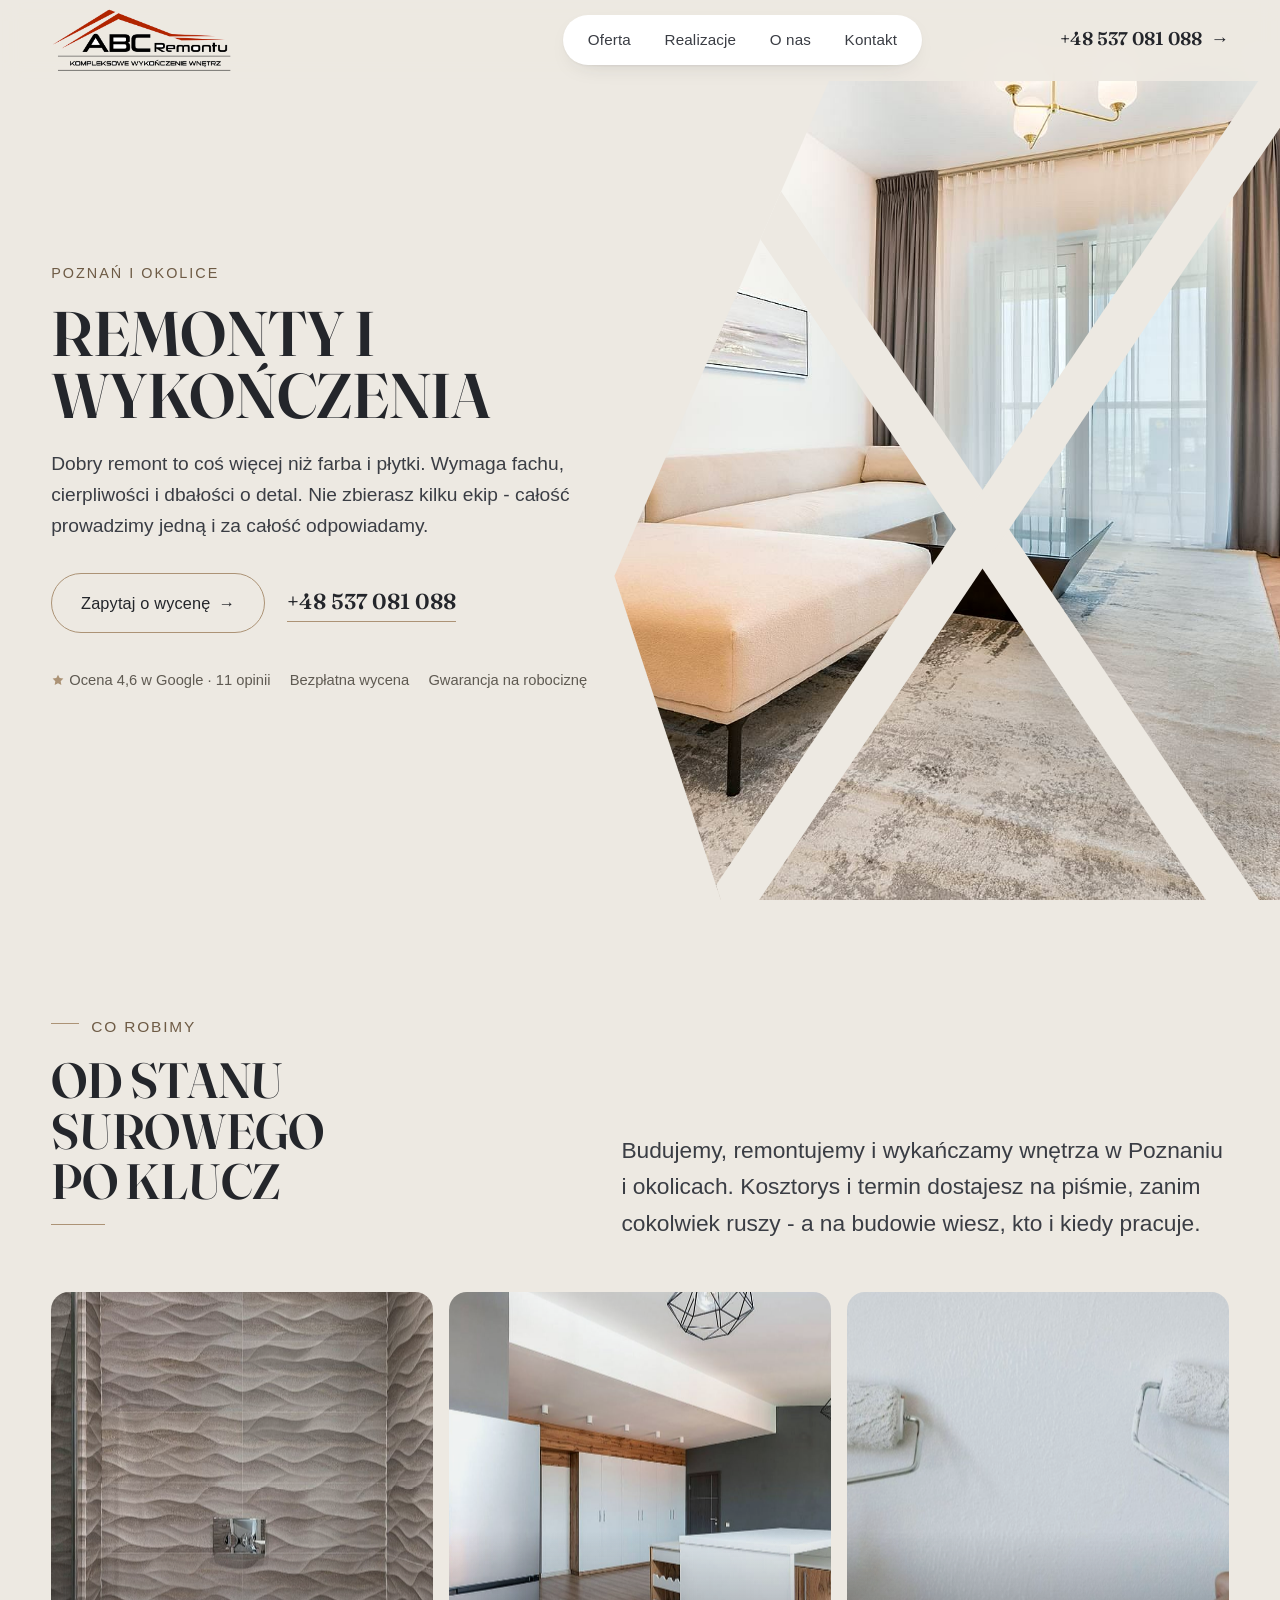
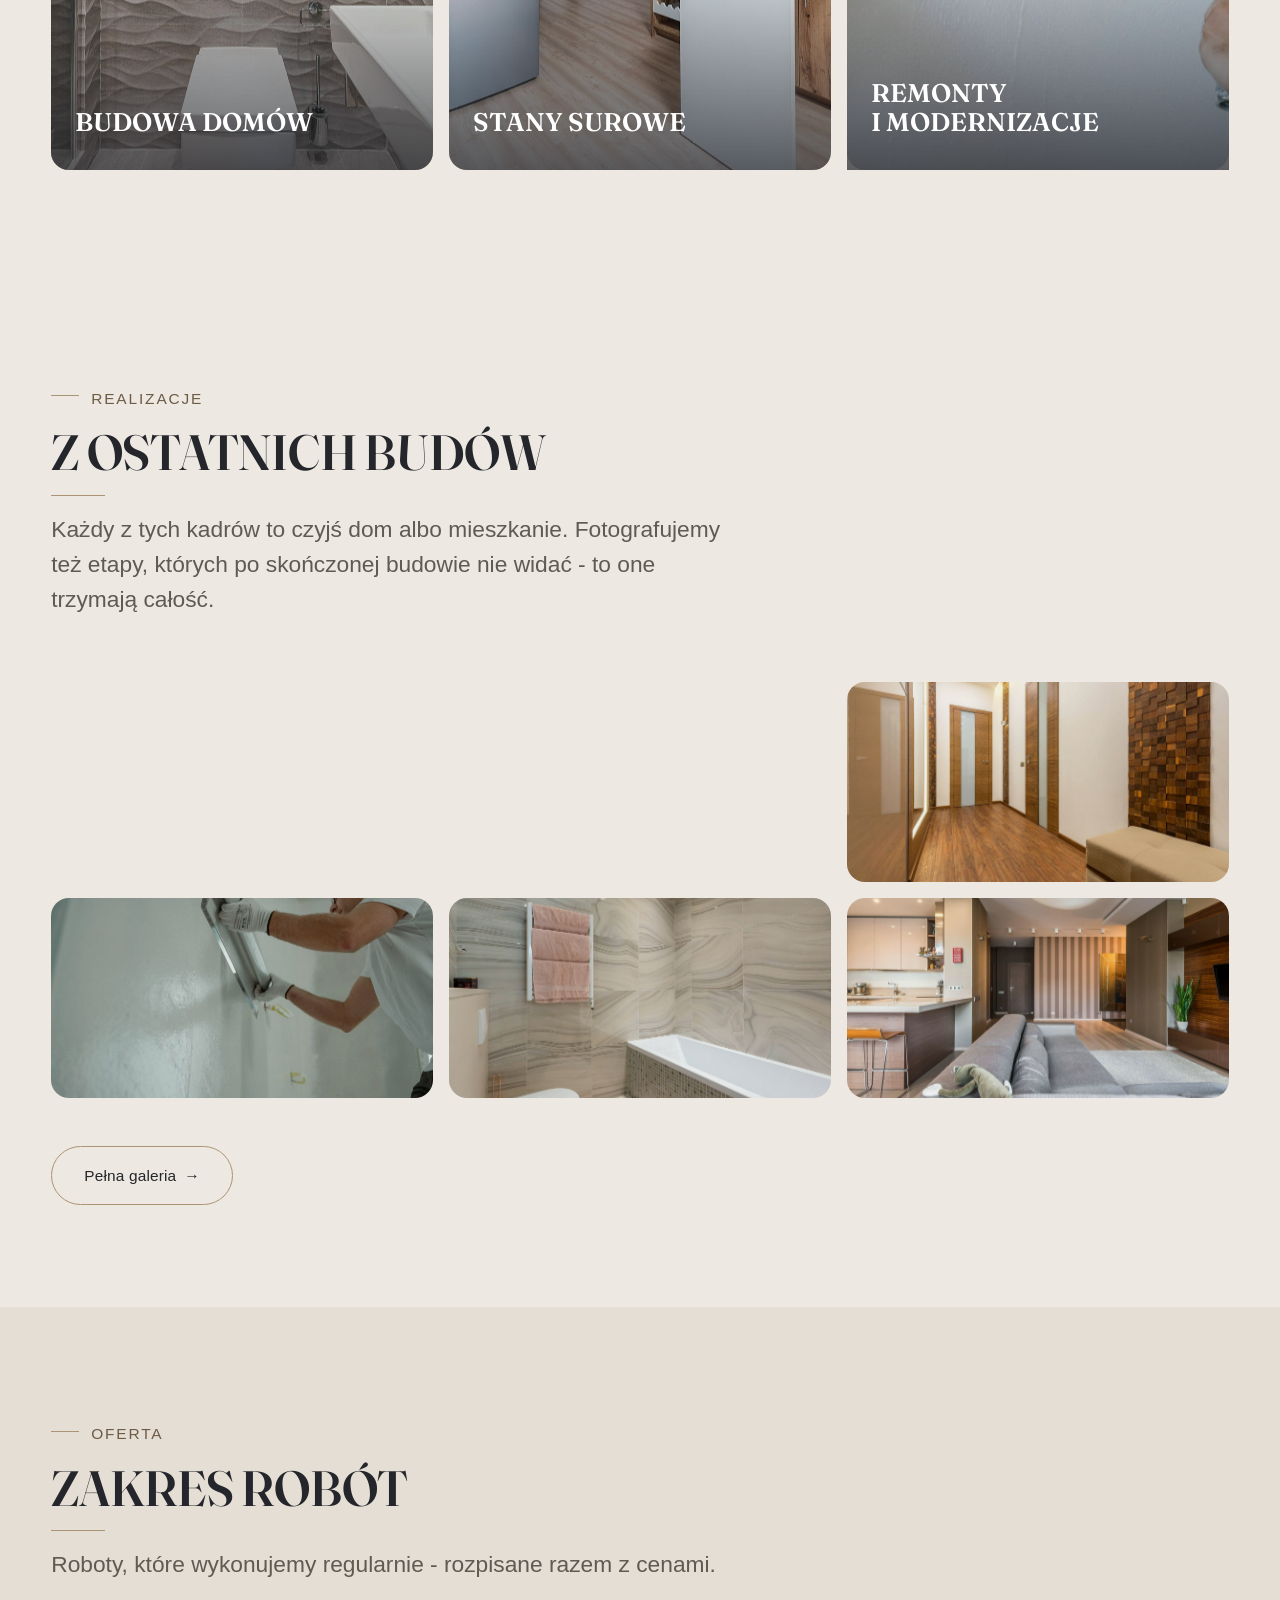
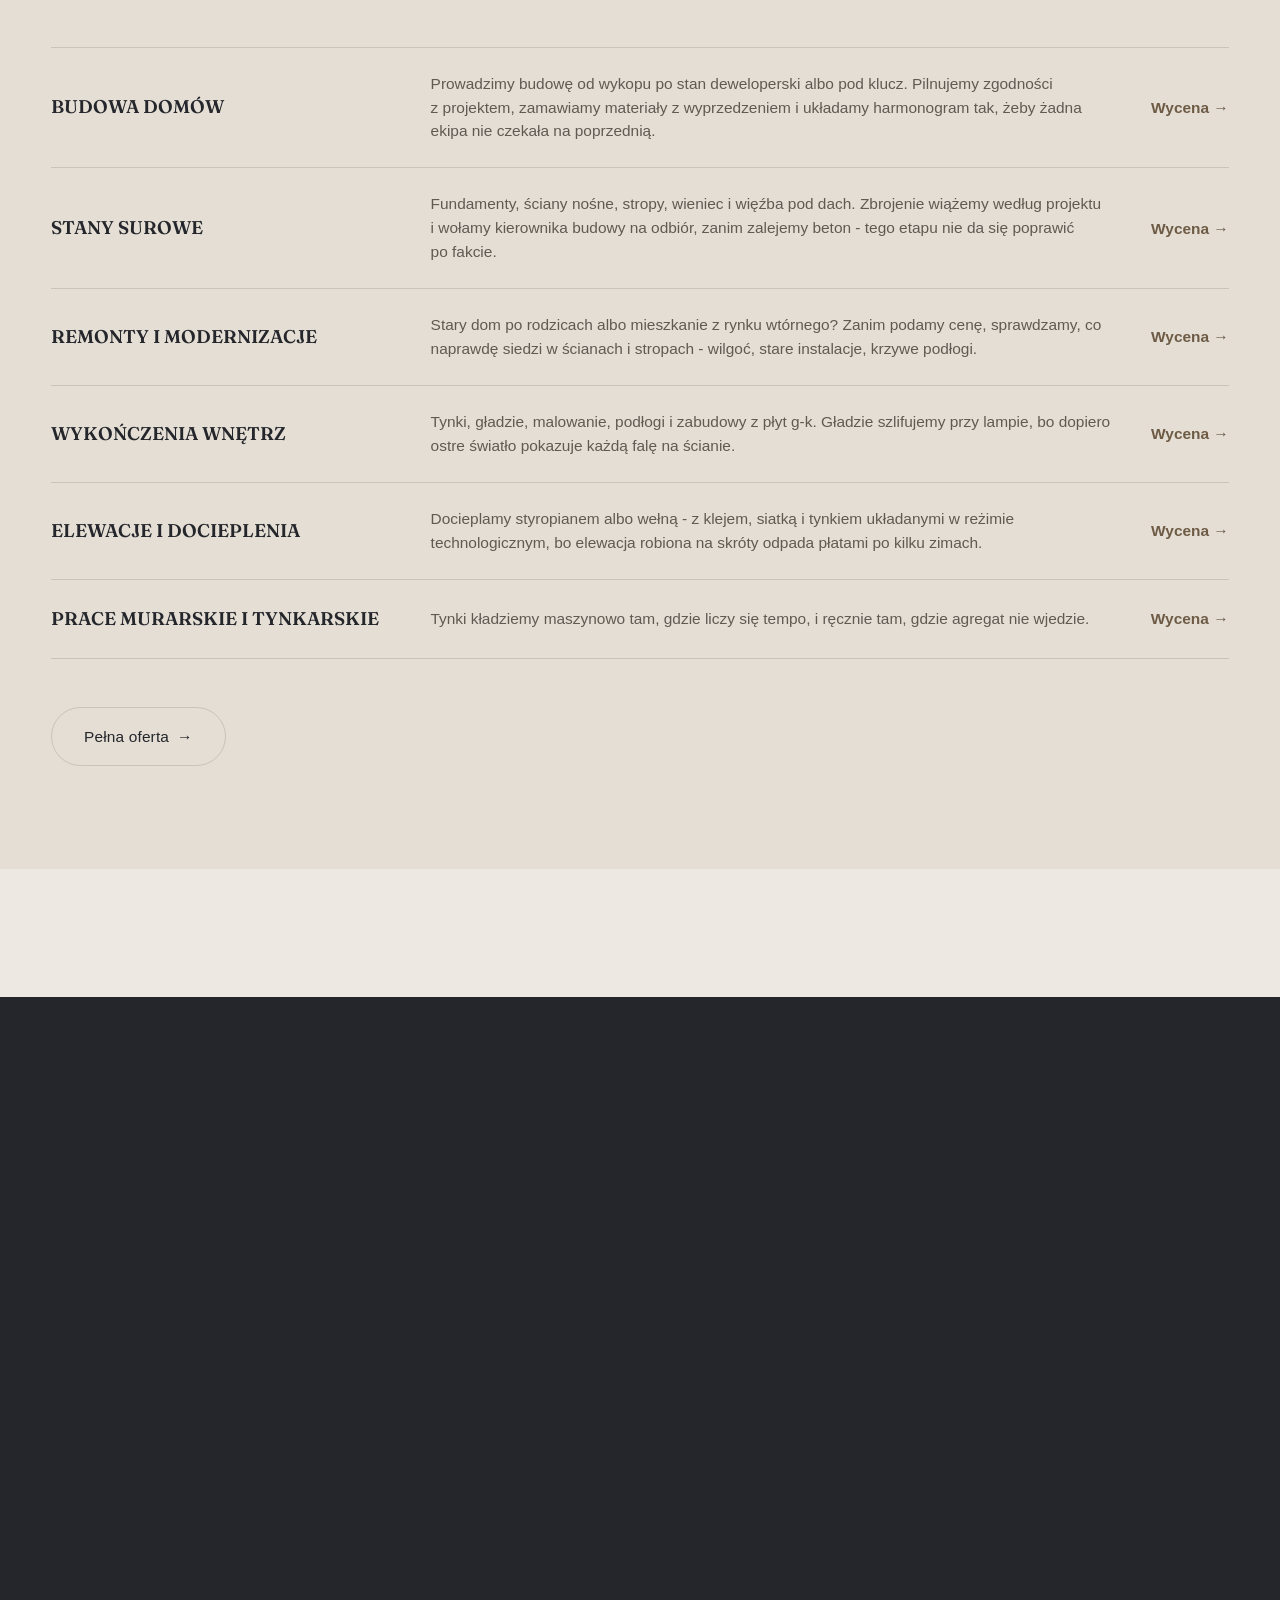
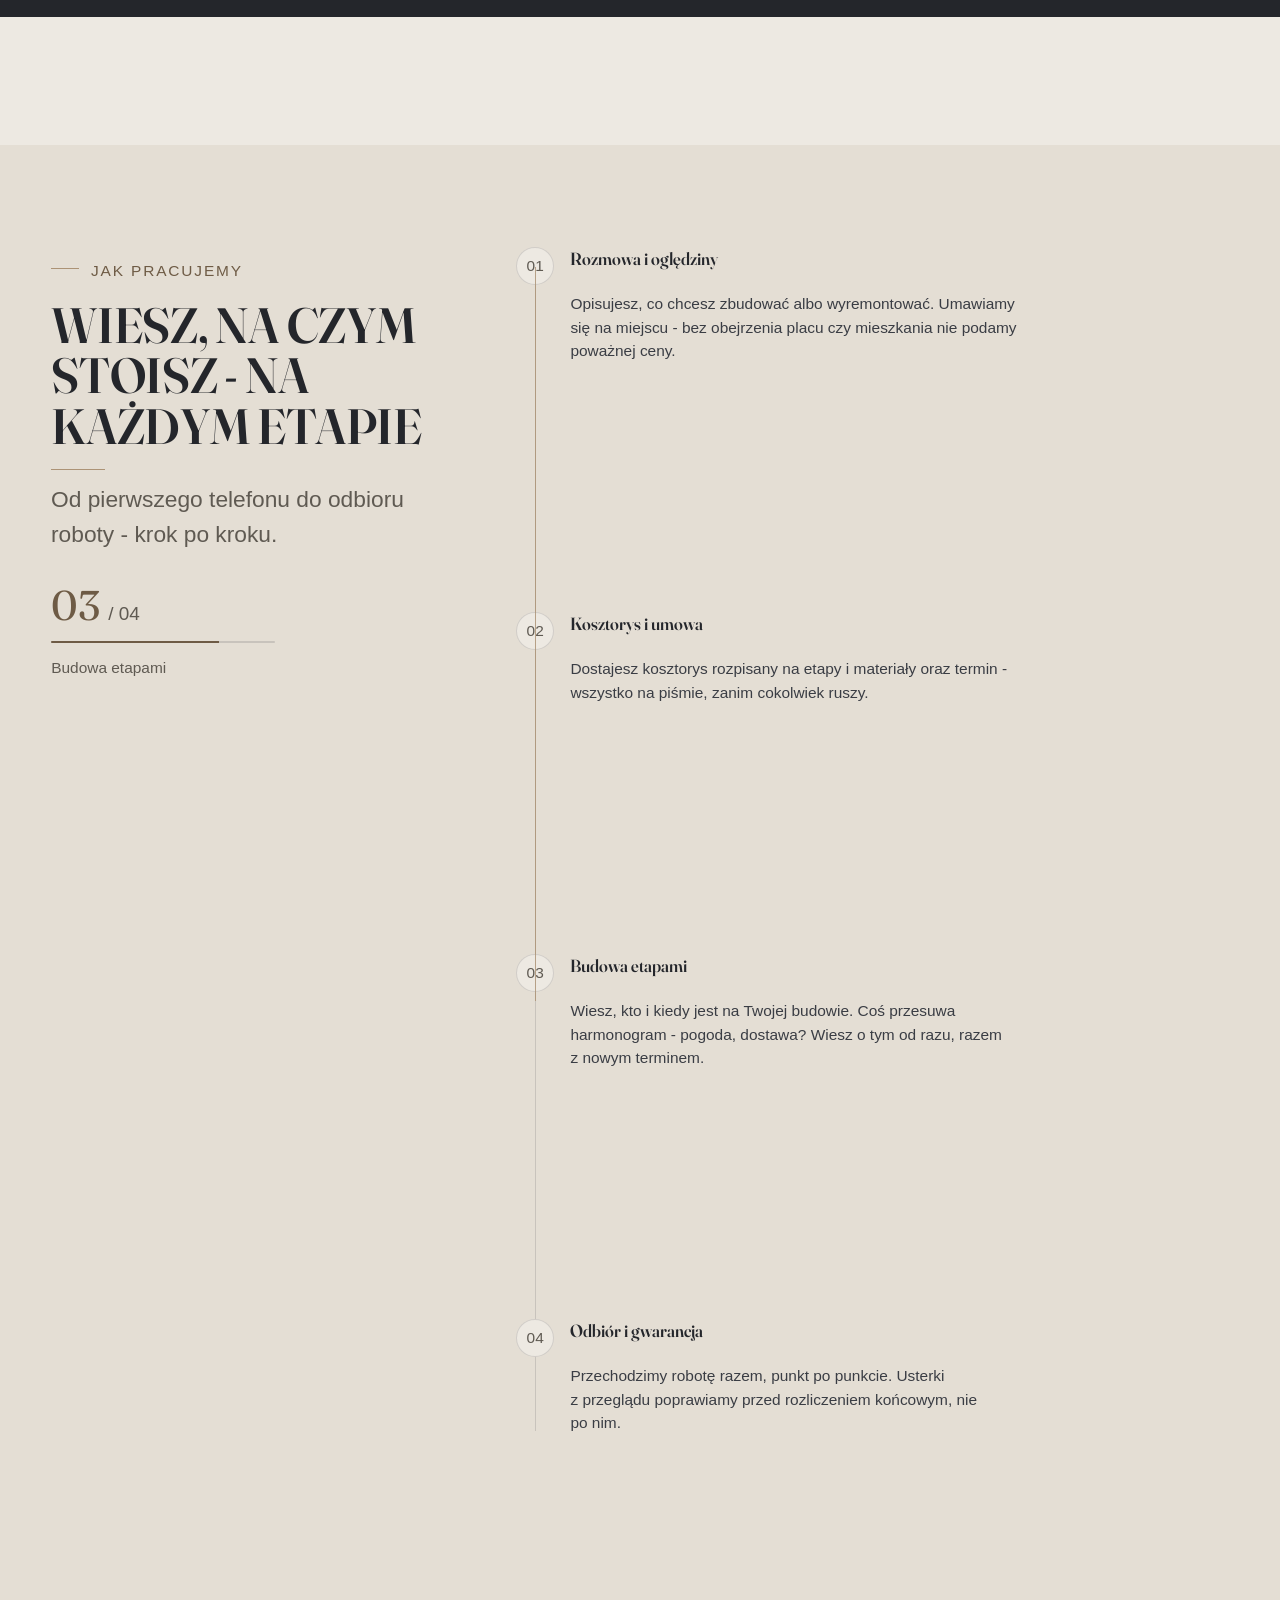
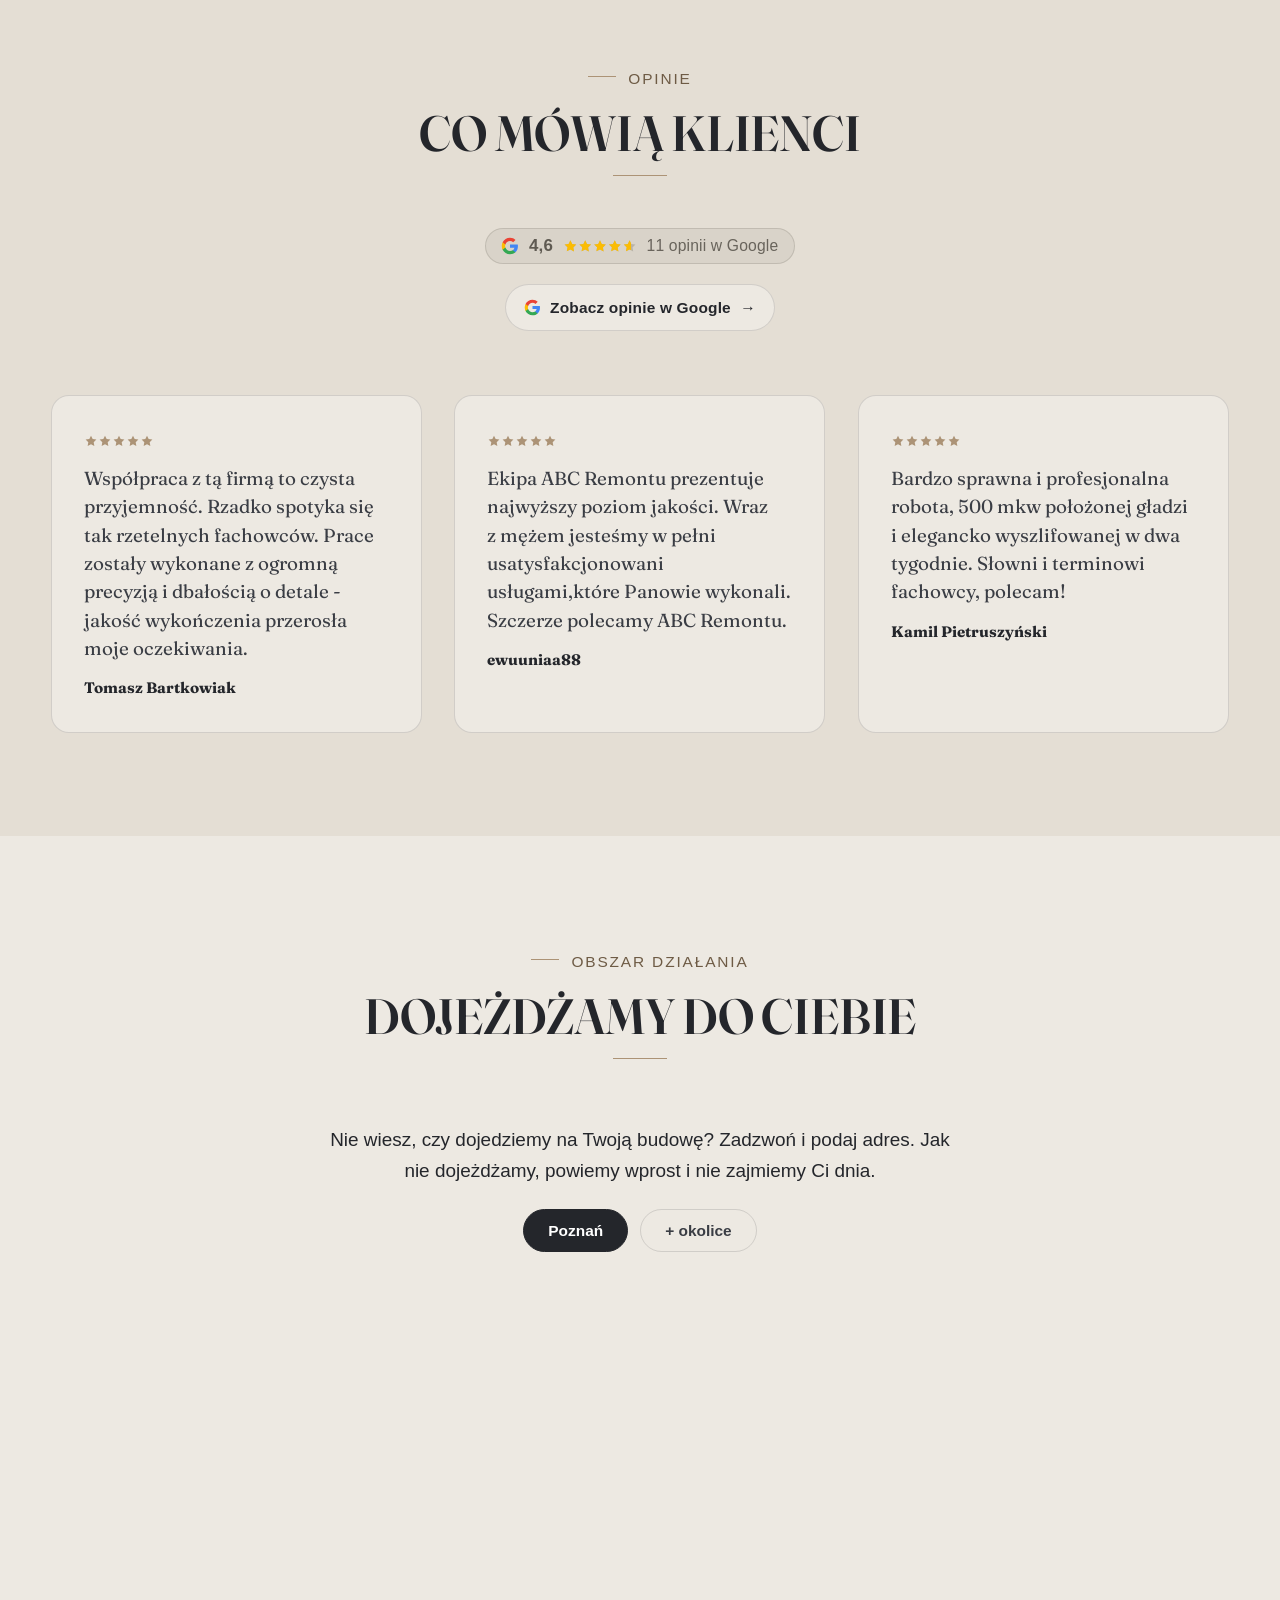
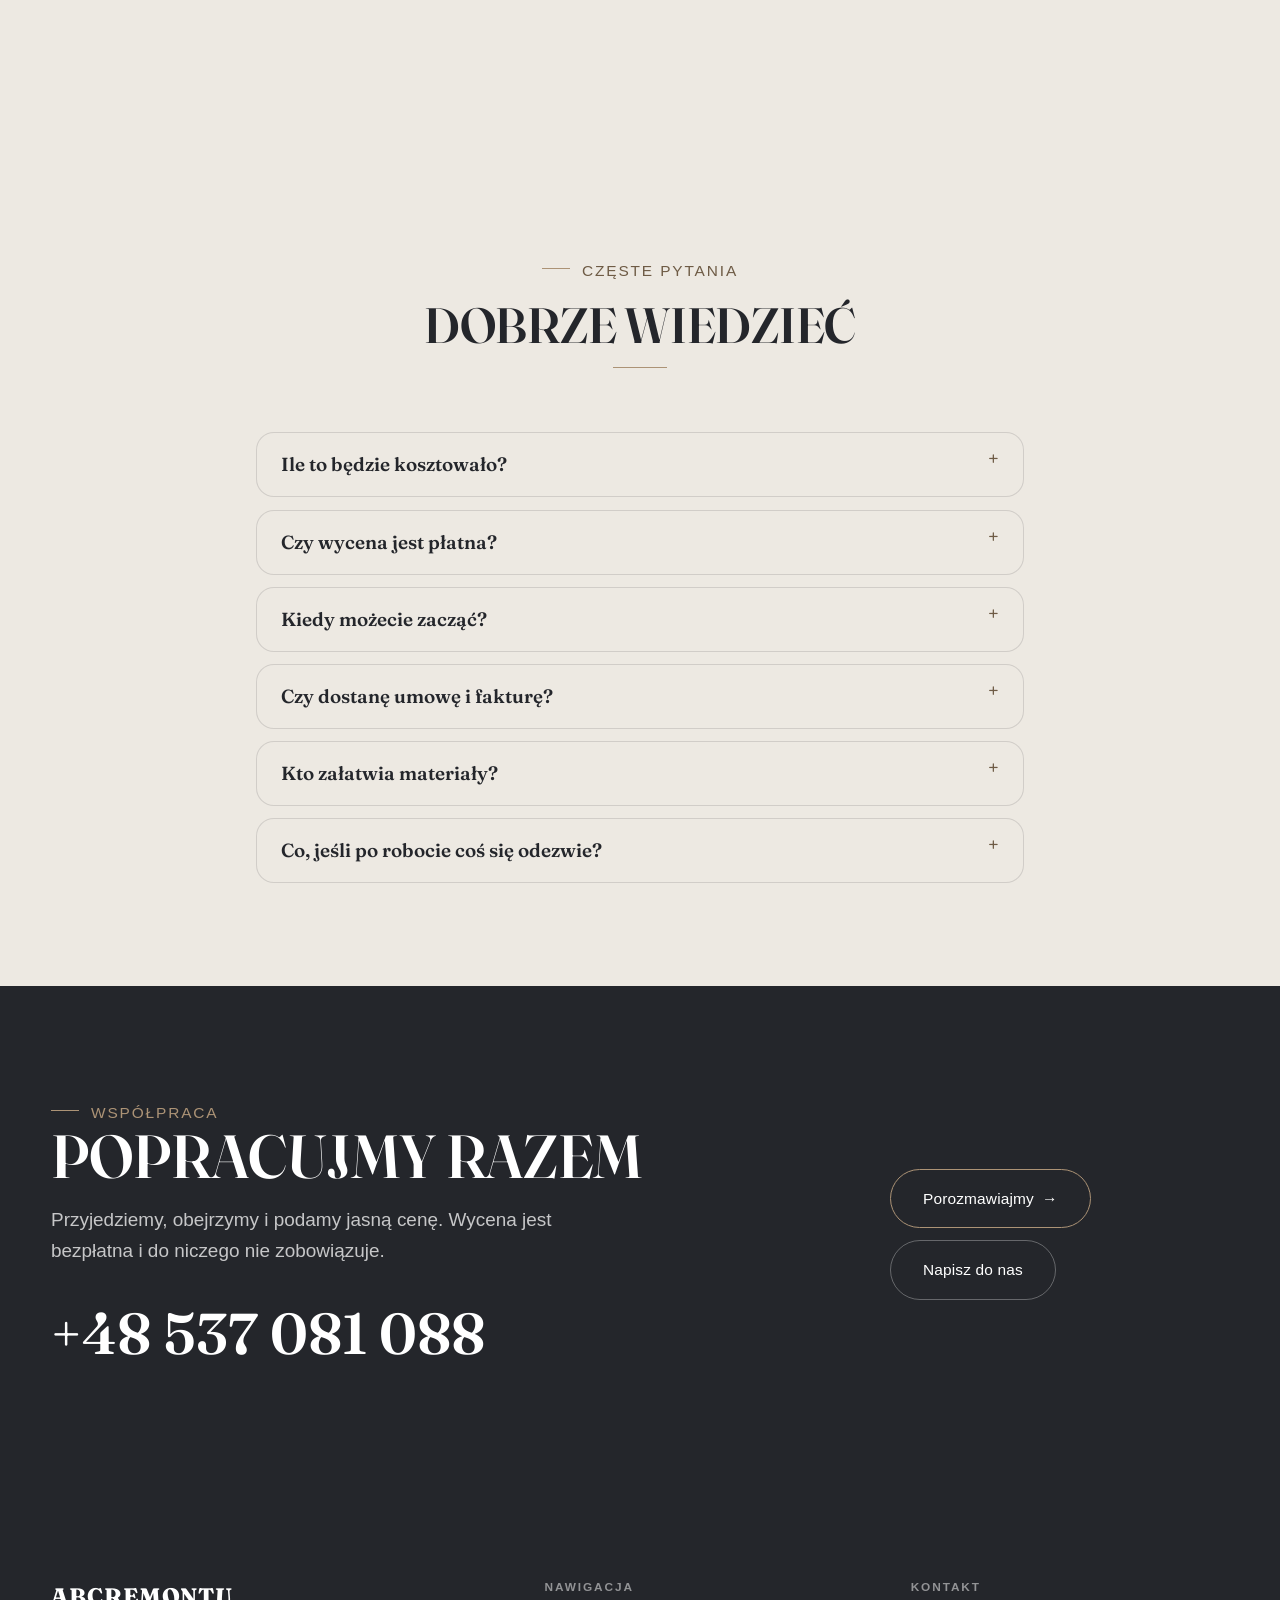
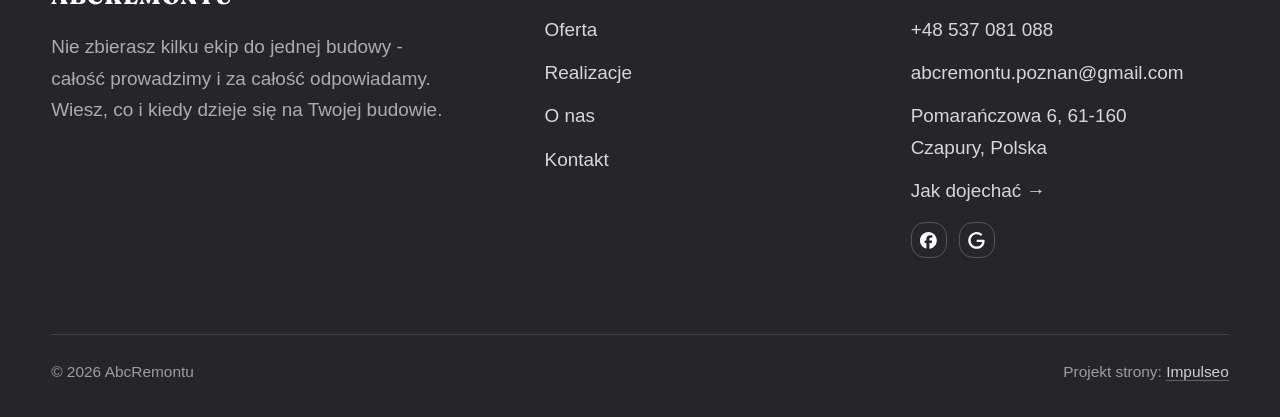
==== commit ae9eb1bc: "[claude-edit][cmt:c3a9c113-6f84-40ff-a302-b3dc191687d7] styl jak klindworthroofing.com: beż/grafit/b" ====
--- a/index.html
+++ b/index.html
@@ -20,7 +20,9 @@
 <script type="application/ld+json">{"@context": "https://schema.org", "@type": "GeneralContractor", "name": "AbcRemontu", "url": "https://kris20032.github.io/abcremontu/", "telephone": "+48537081088", "image": "https://kris20032.github.io/abcremontu/img/og.jpg", "areaServed": "Poznań", "sameAs": ["https://maps.google.com/?cid=14099003554606740684&g_mp=Cidnb29nbGUubWFwcy5wbGFjZXMudjEuUGxhY2VzLlNlYXJjaFRleHQQAhgEIAA", "https://www.facebook.com/p/AbcRemontu-100066490193893/"]}</script>
 <link rel="preconnect" href="https://fonts.googleapis.com">
 <link rel="preconnect" href="https://fonts.gstatic.com" crossorigin>
-<link href="https://fonts.googleapis.com/css2?family=Space+Grotesk:wght@500;600;700&family=DM+Sans:opsz,wght@9..40,400;9..40,500;9..40,600&display=swap" rel="stylesheet">
+<link href="https://fonts.googleapis.com/css2?family=Fraunces:opsz,wght,SOFT@9..144,400;9..144,600,0&display=swap" rel="stylesheet">
+<link rel="preconnect" href="https://api.fontshare.com" crossorigin>
+<link href="https://api.fontshare.com/v2/css?f[]=satoshi@400,500,700&display=swap" rel="stylesheet">
 <link rel="stylesheet" href="assets/styles.css?v=2b8f5d81">
 </head>
 <body>
@@ -33,70 +35,45 @@
       <a href="realizacje.html">Realizacje</a>
       <a href="o-nas.html">O nas</a>
       <a href="kontakt.html">Kontakt</a>
-      <a href="tel:+48537081088" class="btn btn-accent">Zadzwoń +48 537 081 088</a>
+      <a href="tel:+48537081088" class="btn btn-accent">+48 537 081 088 <span class="arr">→</span></a>
     </nav>
     <button class="nav-toggle" aria-label="Menu"><span></span><span></span><span></span></button>
   </div>
 </header>
 
 <main>
-<section class="hero-fach">
-  <img class="hf-photo" src="img/hero.jpg" fetchpriority="high" data-rotate="img/g1.jpg|img/g2.jpg" alt="AbcRemontu" width="1880" height="1253">
-  <div class="hf-panel">
-    <div class="hf-inner">
-      <span class="hf-kicker">Usługi budowlane</span>
-      <h1 class="hf-title">Ekipa, która trzyma terminy z umowy. <em></em></h1>
-      <p class="hf-lead">Nie zbierasz kilku ekip do jednej budowy - całość prowadzimy i za całość odpowiadamy. Wiesz, co i kiedy dzieje się na Twojej budowie.</p>
-      <a class="hf-phone" href="tel:+48537081088"><span class="hf-phone-lab">Zadzwoń teraz</span><span class="hf-phone-num"><svg class="ico-tel" width="16" height="16" viewBox="0 0 24 24" fill="none" aria-hidden="true"><path d="M6.6 10.8a15.5 15.5 0 0 0 6.6 6.6l2.2-2.2a1 1 0 0 1 1-.24 11.4 11.4 0 0 0 3.6.58 1 1 0 0 1 1 1V20a1 1 0 0 1-1 1A17 17 0 0 1 3 4a1 1 0 0 1 1-1h3.5a1 1 0 0 1 1 1c0 1.25.2 2.46.58 3.6a1 1 0 0 1-.25 1l-2.23 2.2Z" fill="currentColor"/></svg> +48 537 081 088</span></a>
-      <div class="hf-actions">
-        <a href="kontakt.html" class="btn btn-accent">Zadzwoń po kosztorys <span class="arr">→</span></a>
-        <a href="tel:+48537081088" class="btn btn-ghost hf-ghost">Zadzwoń +48 537 081 088</a>
-      </div>
-      <div class="hf-trust"><svg class="ico-star" width="14" height="14" viewBox="0 0 24 24" style="vertical-align:-2px" aria-hidden="true"><path d="M12 2.8l2.85 5.8 6.4.93-4.63 4.5 1.1 6.37L12 17.4l-5.72 3 1.1-6.37-4.63-4.5 6.4-.93L12 2.8Z" fill="currentColor"/></svg> Ocena 4,6 w Google · 11 opinii</div>
-    </div>
-  </div>
-</section>
-<section class="fach-promise">
-  <div class="wrap">
-    <ul class="fp-row reveal"><li>Bezpłatna wycena</li><li>Dojazd: Poznań i okolice</li><li>Gwarancja na robociznę</li></ul>
-  </div>
-</section>
-<section class="opinie-mini" aria-label="Opinie klientów">
-  <div class="wrap">
-    <div class="om-row">
-      <div class="om-item reveal"><blockquote>„Współpraca z tą firmą to czysta przyjemność.”</blockquote><span class="om-autor">Tomasz Bartkowiak</span></div>
-      <div class="om-item reveal"><blockquote>„Ekipa ABC Remontu prezentuje najwyższy poziom jakości.”</blockquote><span class="om-autor">ewuuniaa88</span></div>
-      <div class="om-item reveal"><blockquote>„Bardzo sprawna i profesjonalna robota, 500 mkw położonej gładzi i elegancko wyszlifowanej w dwa tygodnie.”</blockquote><span class="om-autor">Kamil Pietruszyński</span></div>
-    </div>
-  </div>
-</section>
-<section class="gateways-band">
-  <div class="wrap">
+<section class="hero-kw">
+  <div class="wrap">
+    <div class="kw-copy">
+      <span class="kw-kicker">Poznań i okolice</span>
+      <h1 class="kw-title">Remonty i wykończenia</h1>
+      <p class="kw-lead">Dobry remont to coś więcej niż farba i płytki. Wymaga fachu, cierpliwości i dbałości o detal. Nie zbierasz kilku ekip - całość prowadzimy jedną i za całość odpowiadamy.</p>
+      <div class="kw-actions">
+        <a href="kontakt.html" class="btn btn-accent">Zapytaj o wycenę <span class="arr">→</span></a>
+        <a class="kw-tel" href="tel:+48537081088">+48 537 081 088</a>
+      </div>
+      <div class="kw-trust"><span><svg class="ico-star" width="14" height="14" viewBox="0 0 24 24" style="vertical-align:-2px" aria-hidden="true"><path d="M12 2.8l2.85 5.8 6.4.93-4.63 4.5 1.1 6.37L12 17.4l-5.72 3 1.1-6.37-4.63-4.5 6.4-.93L12 2.8Z" fill="currentColor"/></svg> Ocena 4,6 w Google · 11 opinii</span><span>Bezpłatna wycena</span><span>Gwarancja na robociznę</span></div>
+    </div>
+  </div>
+  <div class="kw-art" aria-hidden="false">
+    <img src="img/hero.jpg" fetchpriority="high" alt="Wykończone wnętrze - AbcRemontu" width="1880" height="1253">
+    <i class="kw-bar kw-bar1" aria-hidden="true"></i><i class="kw-bar kw-bar2" aria-hidden="true"></i>
+  </div>
+</section>
+<section class="kw-what">
+  <div class="wrap">
+    <div class="kw-what-top">
+      <div class="head reveal">
+        <span class="eyebrow">Co robimy</span>
+        <h2>Od stanu surowego po klucz</h2>
+      </div>
+      <p class="reveal">Budujemy, remontujemy i wykańczamy wnętrza w Poznaniu i okolicach. Kosztorys i termin dostajesz na piśmie, zanim cokolwiek ruszy - a na budowie wiesz, kto i kiedy pracuje.</p>
+    </div>
     <div class="gateways">
       <a href="oferta.html" class="gateway reveal"><img src="img/g3.jpg" alt="Budowa domów" loading="lazy" width="1600" height="1068" decoding="async"><span class="g-ttl">Budowa domów</span></a>
       <a href="oferta.html" class="gateway reveal"><img src="img/g4.jpg" alt="Stany surowe" loading="lazy" width="1600" height="1068" decoding="async"><span class="g-ttl">Stany surowe</span></a>
       <a href="oferta.html" class="gateway reveal"><img src="img/g5.jpg" alt="Remonty i modernizacje" loading="lazy" width="1524" height="974" decoding="async"><span class="g-ttl">Remonty i modernizacje</span></a>
     </div>
-  </div>
-</section>
-<section class="proces proces-os fachowcy">
-  <div class="wrap proc-grid">
-    <div class="proc-side">
-      <div class="head reveal">
-        <span class="eyebrow">Jak pracujemy</span>
-        <h2>Wiesz, na czym stoisz - na każdym etapie</h2>
-        <p>Od pierwszego telefonu do odbioru roboty - krok po kroku.</p>
-      </div>
-      <div class="proc-count" aria-hidden="true"><span class="pc-cur">01</span><span class="pc-all">/ 04</span></div>
-      <div class="proc-bar" aria-hidden="true"><i></i></div>
-      <p class="proc-now" aria-hidden="true">Rozmowa i oględziny</p>
-    </div>
-    <ol class="proces-line">
-      <li class="reveal"><span class="pno">01</span><h3>Rozmowa i oględziny</h3><p>Opisujesz, co chcesz zbudować albo wyremontować. Umawiamy się na miejscu - bez obejrzenia placu czy mieszkania nie podamy poważnej ceny.</p></li>
-      <li class="reveal"><span class="pno">02</span><h3>Kosztorys i umowa</h3><p>Dostajesz kosztorys rozpisany na etapy i materiały oraz termin - wszystko na piśmie, zanim cokolwiek ruszy.</p></li>
-      <li class="reveal"><span class="pno">03</span><h3>Budowa etapami</h3><p>Wiesz, kto i kiedy jest na Twojej budowie. Coś przesuwa harmonogram - pogoda, dostawa? Wiesz o tym od razu, razem z nowym terminem.</p></li>
-      <li class="reveal"><span class="pno">04</span><h3>Odbiór i gwarancja</h3><p>Przechodzimy robotę razem, punkt po punkcie. Usterki z przeglądu poprawiamy przed rozliczeniem końcowym, nie po nim.</p></li>
-    </ol>
   </div>
 </section>
 <section>
@@ -137,6 +114,26 @@
 <section class="stopklatka" aria-hidden="true">
   <div class="stk-bg" style="background-image:url(img/g11.jpg)"></div>
 </section>
+<section class="proces proces-os fachowcy">
+  <div class="wrap proc-grid">
+    <div class="proc-side">
+      <div class="head reveal">
+        <span class="eyebrow">Jak pracujemy</span>
+        <h2>Wiesz, na czym stoisz - na każdym etapie</h2>
+        <p>Od pierwszego telefonu do odbioru roboty - krok po kroku.</p>
+      </div>
+      <div class="proc-count" aria-hidden="true"><span class="pc-cur">01</span><span class="pc-all">/ 04</span></div>
+      <div class="proc-bar" aria-hidden="true"><i></i></div>
+      <p class="proc-now" aria-hidden="true">Rozmowa i oględziny</p>
+    </div>
+    <ol class="proces-line">
+      <li class="reveal"><span class="pno">01</span><h3>Rozmowa i oględziny</h3><p>Opisujesz, co chcesz zbudować albo wyremontować. Umawiamy się na miejscu - bez obejrzenia placu czy mieszkania nie podamy poważnej ceny.</p></li>
+      <li class="reveal"><span class="pno">02</span><h3>Kosztorys i umowa</h3><p>Dostajesz kosztorys rozpisany na etapy i materiały oraz termin - wszystko na piśmie, zanim cokolwiek ruszy.</p></li>
+      <li class="reveal"><span class="pno">03</span><h3>Budowa etapami</h3><p>Wiesz, kto i kiedy jest na Twojej budowie. Coś przesuwa harmonogram - pogoda, dostawa? Wiesz o tym od razu, razem z nowym terminem.</p></li>
+      <li class="reveal"><span class="pno">04</span><h3>Odbiór i gwarancja</h3><p>Przechodzimy robotę razem, punkt po punkcie. Usterki z przeglądu poprawiamy przed rozliczeniem końcowym, nie po nim.</p></li>
+    </ol>
+  </div>
+</section>
 <section class="opinie">
   <div class="wrap">
     <div class="head center reveal">
@@ -185,12 +182,13 @@
   <div class="wrap">
     <div class="reveal">
       <span class="eyebrow">Współpraca</span>
-      <h2>Potrzebujesz fachowca? Wycenimy za darmo.</h2>
-      <p>Zadzwoń lub napisz - przyjedziemy, obejrzymy i podamy jasną cenę. Bez zobowiązań.</p>
+      <h2>Popracujmy razem</h2>
+      <p>Przyjedziemy, obejrzymy i podamy jasną cenę. Wycena jest bezpłatna i do niczego nie zobowiązuje.</p>
+      <a class="kw-bigtel" href="tel:+48537081088">+48 537 081 088</a>
     </div>
     <div class="cta-actions reveal">
-      <a href="kontakt.html" class="btn btn-light">Zadzwoń po kosztorys <span class="arr">→</span></a>
-      <a href="tel:+48537081088" class="btn btn-ghost btn-ghost-cta">+48 537 081 088</a>
+      <a href="tel:+48537081088" class="btn btn-light">Porozmawiajmy <span class="arr">→</span></a>
+      <a href="kontakt.html" class="btn btn-ghost btn-ghost-cta">Napisz do nas</a>
     </div>
   </div>
 </section>
--- a/assets/styles.css
+++ b/assets/styles.css
@@ -1847,3 +1847,137 @@
 
 /* === szary tekst dociągnięty do czytelności (WCAG 4.5 na wszystkich tłach) === */
 :root{--muted:#716360;}
+
+/* ============================================================
+   SKÓRKA „KLINDWORTH" (Szymon 27.10.2026: przerób stronę na styl klindworthroofing.com)
+   Ciepły beż + grafit + brąz, szeryf wersalikami w nagłówkach, przyciski-pigułki,
+   zdjęcie w hero cięte ukośnymi pasami. Blok MUSI zostać ostatni - wygrywa nad resztą.
+   ============================================================ */
+:root{
+  --paper:#EDE9E2;--paper-2:#E4DED4;--paper-3:#DCD5C9;
+  --ink:#24262B;--ink-soft:#3A3D44;--muted:#5F5A52;--line:rgba(36,38,43,.14);
+  --accent:#AC9376;--accent-d:#6E5B45;--accent-soft:rgba(172,147,118,.16);--accent-text:#6E5B45;
+  --dark:#24262B;
+  --font-display:'Fraunces','Georgia',serif;
+  --font-body:'Satoshi','Helvetica Neue',Arial,sans-serif;
+  --r-sm:14px;--r-md:18px;--r-lg:24px;
+}
+body{background:var(--paper);color:var(--ink)}
+h1,h2,h3{font-family:var(--font-display);font-weight:600;font-variation-settings:"opsz" 144,"SOFT" 0;letter-spacing:-.005em}
+h1,h2{text-transform:uppercase;line-height:1.02}
+h3{letter-spacing:0}
+.eyebrow,.cta .eyebrow{color:var(--accent-d);font-family:var(--font-body);font-weight:500;letter-spacing:.12em}
+.eyebrow::before{background:var(--accent)}
+
+/* przyciski = pigułki jak u wzorca */
+.btn{border-radius:999px;font-weight:500;letter-spacing:.01em}
+.btn-accent,.btn-accent[data-accent-d]{background:transparent;color:var(--ink);border:1px solid var(--accent);box-shadow:none}
+.btn-accent:hover{background:var(--ink);border-color:var(--ink);color:var(--paper)}
+.btn-ghost{border-color:var(--line);color:var(--ink)}
+.btn-ghost:hover{border-color:var(--ink);color:var(--ink)}
+.cta .btn-light{background:transparent;color:#fff;border:1px solid var(--accent);box-shadow:none}
+.cta .btn-light:hover{background:var(--accent);color:var(--ink)}
+
+/* pasek: zawsze jasny, logo z lewej, menu w białej pigułce na środku, telefon z prawej */
+.nav,.nav.is-stuck,.nav.nav-solid{background:color-mix(in srgb,var(--paper) 94%,transparent);backdrop-filter:saturate(140%) blur(10px);border-bottom:1px solid transparent;box-shadow:none}
+.nav.nav-solid{border-bottom-color:var(--line)}
+.nav::after{display:none}
+.nav .nav-links a:not(.btn-accent),.nav.nav-solid .nav-links a:not(.btn-accent){color:var(--ink-soft);text-transform:none;letter-spacing:.01em;font-size:.95rem;font-weight:500}
+.nav .nav-links a:not(.btn-accent):hover,.nav .nav-links a.active:not(.btn-accent){color:var(--ink)}
+.nav .nav-links a:not(.btn-accent)::after{background:var(--accent)}
+.nav .nav-toggle span{background:var(--ink)}
+.nav .nav-links a.btn-accent,.nav:not(.nav-solid) .nav-links a.btn-accent{background:transparent;border:0;color:var(--ink);font-family:var(--font-display);font-size:1.15rem;font-weight:600;text-transform:none;letter-spacing:0;padding:.4rem 0;border-radius:0}
+.nav .nav-links a.btn-accent:hover,.nav:not(.nav-solid) .nav-links a.btn-accent:hover{background:transparent;color:var(--accent-d);filter:none}
+@media(min-width:681px){
+  .nav .nav-links{gap:0;flex:0 1 auto;margin-inline:auto;background:#fff;border-radius:999px;padding:.35rem .5rem;box-shadow:0 1px 2px rgba(36,38,43,.05),0 8px 24px -14px rgba(36,38,43,.25)}
+  .nav .nav-links a:not(.btn-accent){padding:.45rem 1.05rem;border-radius:999px}
+  .nav .nav-links a:not(.btn-accent)::after{display:none}
+  .nav .nav-links a:not(.btn-accent):hover,.nav .nav-links a.active:not(.btn-accent){background:var(--paper)}
+  .nav .nav-inner{height:80px}
+}
+@media(max-width:680px){
+  .nav .nav-links{background:var(--paper)}
+  .nav .nav-links a.btn-accent{position:static;transform:none;border:1px solid var(--accent);border-radius:999px;padding:.7rem 1rem;font-family:var(--font-body);font-size:1rem}
+}
+
+/* HERO: tekst na beżu z lewej, zdjęcie z prawej przecięte ukośnymi pasami */
+.hero-kw{position:relative;isolation:isolate;overflow:hidden;background:var(--paper);min-height:min(100svh,900px);display:flex;align-items:center;padding-block:clamp(7rem,14vh,9rem) clamp(3rem,8vh,5rem)}
+.hero-kw .wrap{position:relative;z-index:2}
+.kw-copy{max-width:min(36rem,48%)}
+.kw-kicker{display:block;font-size:.9rem;letter-spacing:.14em;text-transform:uppercase;color:var(--accent-d);margin-bottom:1.1rem}
+.kw-title{font-size:min(clamp(2.8rem,1.6rem + 4vw,5.2rem),10svh);line-height:.98;margin-bottom:1.4rem}
+.kw-lead{font-size:clamp(1.05rem,1rem + .25vw,1.22rem);line-height:1.6;color:var(--ink-soft);max-width:34rem}
+.kw-actions{display:flex;flex-wrap:wrap;align-items:center;gap:1.4rem;margin-top:2rem}
+.kw-actions .btn{padding:.95rem 1.8rem;font-size:1.02rem}
+.kw-tel{font-family:var(--font-display);font-weight:600;font-size:1.35rem;color:var(--ink);white-space:nowrap;border-bottom:1px solid var(--accent);padding-bottom:2px}
+.kw-tel:hover{color:var(--accent-d)}
+.kw-trust{margin-top:2.2rem;font-size:.92rem;color:var(--muted);display:flex;flex-wrap:wrap;gap:.4rem 1.2rem}
+.kw-trust .ico-star{color:var(--accent)}
+.kw-art{position:absolute;top:0;bottom:0;right:0;width:56%;z-index:1;
+  clip-path:polygon(34% 6%,100% 6%,100% 100%,16% 100%,0 64%)}
+.kw-art img{width:100%;height:100%;object-fit:cover;display:block}
+.kw-bar{position:absolute;top:-20%;height:140%;width:clamp(26px,3.4vw,52px);background:var(--paper);z-index:2;pointer-events:none}
+.kw-bar1{left:44%;transform:rotate(-34deg)}
+.kw-bar2{left:60%;transform:rotate(34deg)}
+@media(max-width:900px){
+  .hero-kw{flex-direction:column;align-items:stretch;min-height:0;padding-top:6.5rem}
+  .kw-copy{max-width:none}
+  .kw-art{position:relative;width:100%;height:clamp(260px,52vw,420px);margin-top:2.5rem;order:2;
+    clip-path:polygon(0 18%,30% 0,100% 0,100% 100%,0 100%)}
+  .kw-bar1{left:38%}.kw-bar2{left:62%}
+}
+
+/* „Co robimy": wstęp + duże karty z podpisem pod zdjęciem */
+.kw-what .kw-what-top{display:grid;grid-template-columns:1fr 1.2fr;gap:clamp(2rem,5vw,5rem);align-items:end;margin-bottom:clamp(2rem,4vw,3.5rem)}
+.kw-what .kw-what-top p{color:var(--ink-soft);font-size:var(--text-lg);line-height:1.6}
+.kw-what .gateway{aspect-ratio:4/5;border-radius:var(--r-md)}
+.kw-what .gateway::after{background:linear-gradient(180deg,transparent 50%,rgba(36,38,43,.72))}
+.kw-what .gateway .g-ttl{font-family:var(--font-display);text-transform:uppercase;font-weight:600;font-size:1.6rem;letter-spacing:0}
+.kw-what .gateway .g-ttl small{text-transform:none;font-family:var(--font-body)}
+@media(max-width:800px){.kw-what .kw-what-top{grid-template-columns:1fr}}
+
+/* sekcje, karty, galeria - zaokrąglenia i tła jak u wzorca */
+.fach-uslugi,.opinie{background:var(--paper-2)}
+.fu-name{font-family:var(--font-display);text-transform:uppercase;font-weight:600}
+.fu-cta{color:var(--accent-d)}
+.tile,.tile img,.svc-row-art,.svc-row-art img,.op-card,.faq-item{border-radius:var(--r-md)}
+.op-card{background:var(--paper);box-shadow:none;border:1px solid var(--line)}
+.op-card blockquote{font-family:var(--font-display);font-size:1.18rem;line-height:1.5;font-weight:400}
+.op-star,.op-star .ico-star{color:var(--accent)}
+.pno{color:var(--accent-d)}
+
+/* nagłówki podstron w tym samym języku co hero: beż + zdjęcie cięte ukośnie */
+.pagehead{background:var(--paper);min-height:clamp(380px,52svh,560px);align-items:center;border-bottom:0}
+.pagehead::after{display:none}
+.pagehead img{left:auto;right:0;width:52%;clip-path:polygon(30% 0,100% 0,100% 100%,12% 100%,0 60%)}
+.pagehead .wrap{color:var(--ink);padding-block:clamp(7rem,14vh,8.5rem) 3rem}
+.pagehead h1{color:var(--ink);text-shadow:none;max-width:12ch}
+.pagehead .eyebrow{color:var(--accent-d)}
+.pagehead .eyebrow::before{background:var(--accent)}
+.pagehead p{color:var(--ink-soft);text-shadow:none;max-width:34ch}
+@media(max-width:800px){
+  .pagehead{flex-direction:column;align-items:stretch;min-height:0}
+  .pagehead img{position:relative;width:100%;height:240px;order:2;clip-path:polygon(0 20%,30% 0,100% 0,100% 100%,0 100%)}
+  .pagehead .wrap{padding-bottom:1.5rem}
+}
+
+/* „Popracujmy razem": ciemny blok z dużym numerem, jak u wzorca */
+.cta,footer{background:var(--dark)}
+.cta::before{display:none}
+.cta h2{font-size:clamp(2.2rem,1.4rem + 3vw,4rem)}
+.kw-bigtel{display:inline-block;font-family:var(--font-display);font-weight:600;font-size:clamp(2rem,1.2rem + 3vw,3.6rem);color:#fff;margin-top:1.2rem;white-space:nowrap}
+.kw-bigtel:hover{color:var(--accent)}
+footer .name{font-family:var(--font-display);text-transform:uppercase;font-weight:600}
+footer h4{color:var(--accent)}
+.sticky-call .sc-call,.sticky-call .sc-quote{border-radius:999px}
+/* poprawki po obejrzeniu zrzutu: tytuł nie wchodzi na zdjęcie, pigułka menu bez rezerwy JS pod telefon */
+.kw-title{font-size:min(clamp(2.5rem,1.3rem + 3.3vw,4.4rem),9svh)}
+.kw-art{width:52%}
+@media(min-width:681px){.nav .nav-links{padding-right:.5rem!important}}
+@media(min-width:681px) and (max-width:1060px){
+  .nav .nav-links{margin-inline:auto 13rem}
+  .nav .nav-links a:not(.btn-accent){padding:.45rem .7rem}
+}
+@media(max-width:900px){.kw-art{width:100%}}
+.kw-what .kw-what-top .head{margin-bottom:0}
+.cta .eyebrow{color:var(--accent)}
